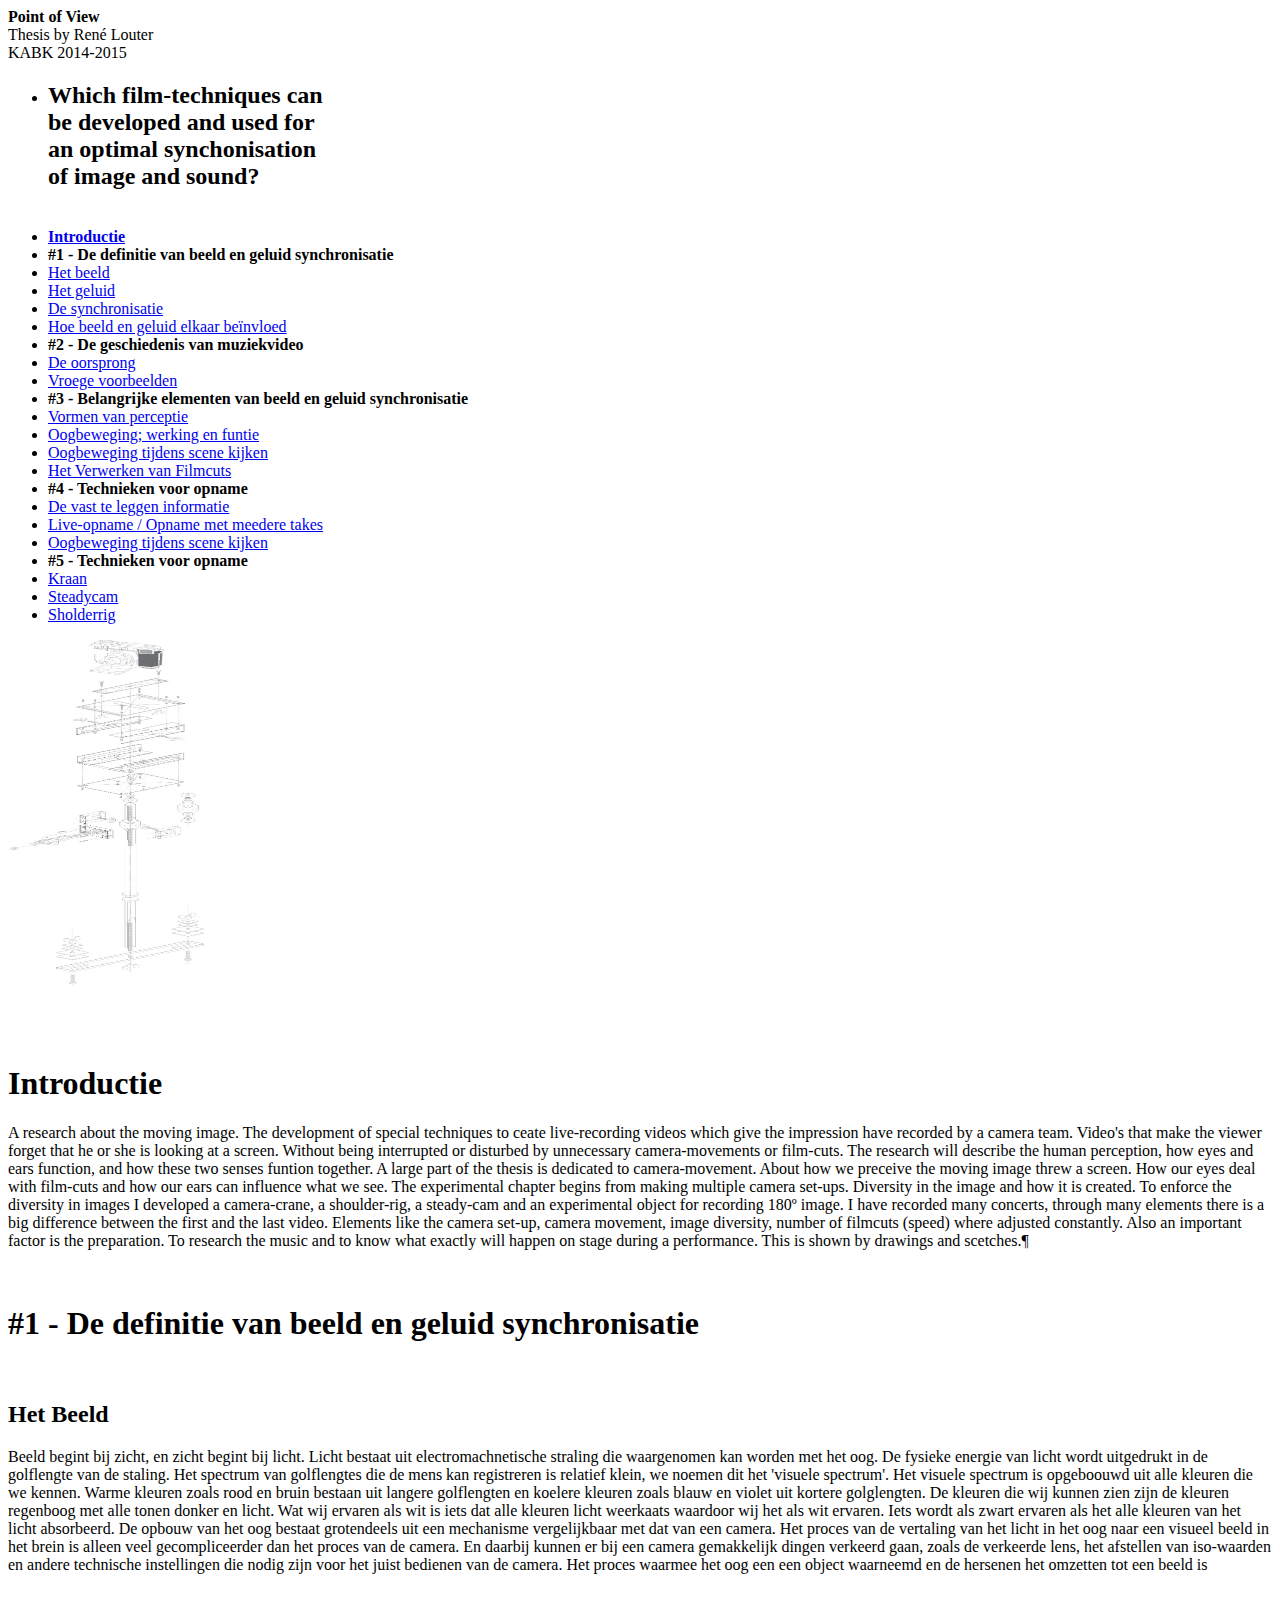
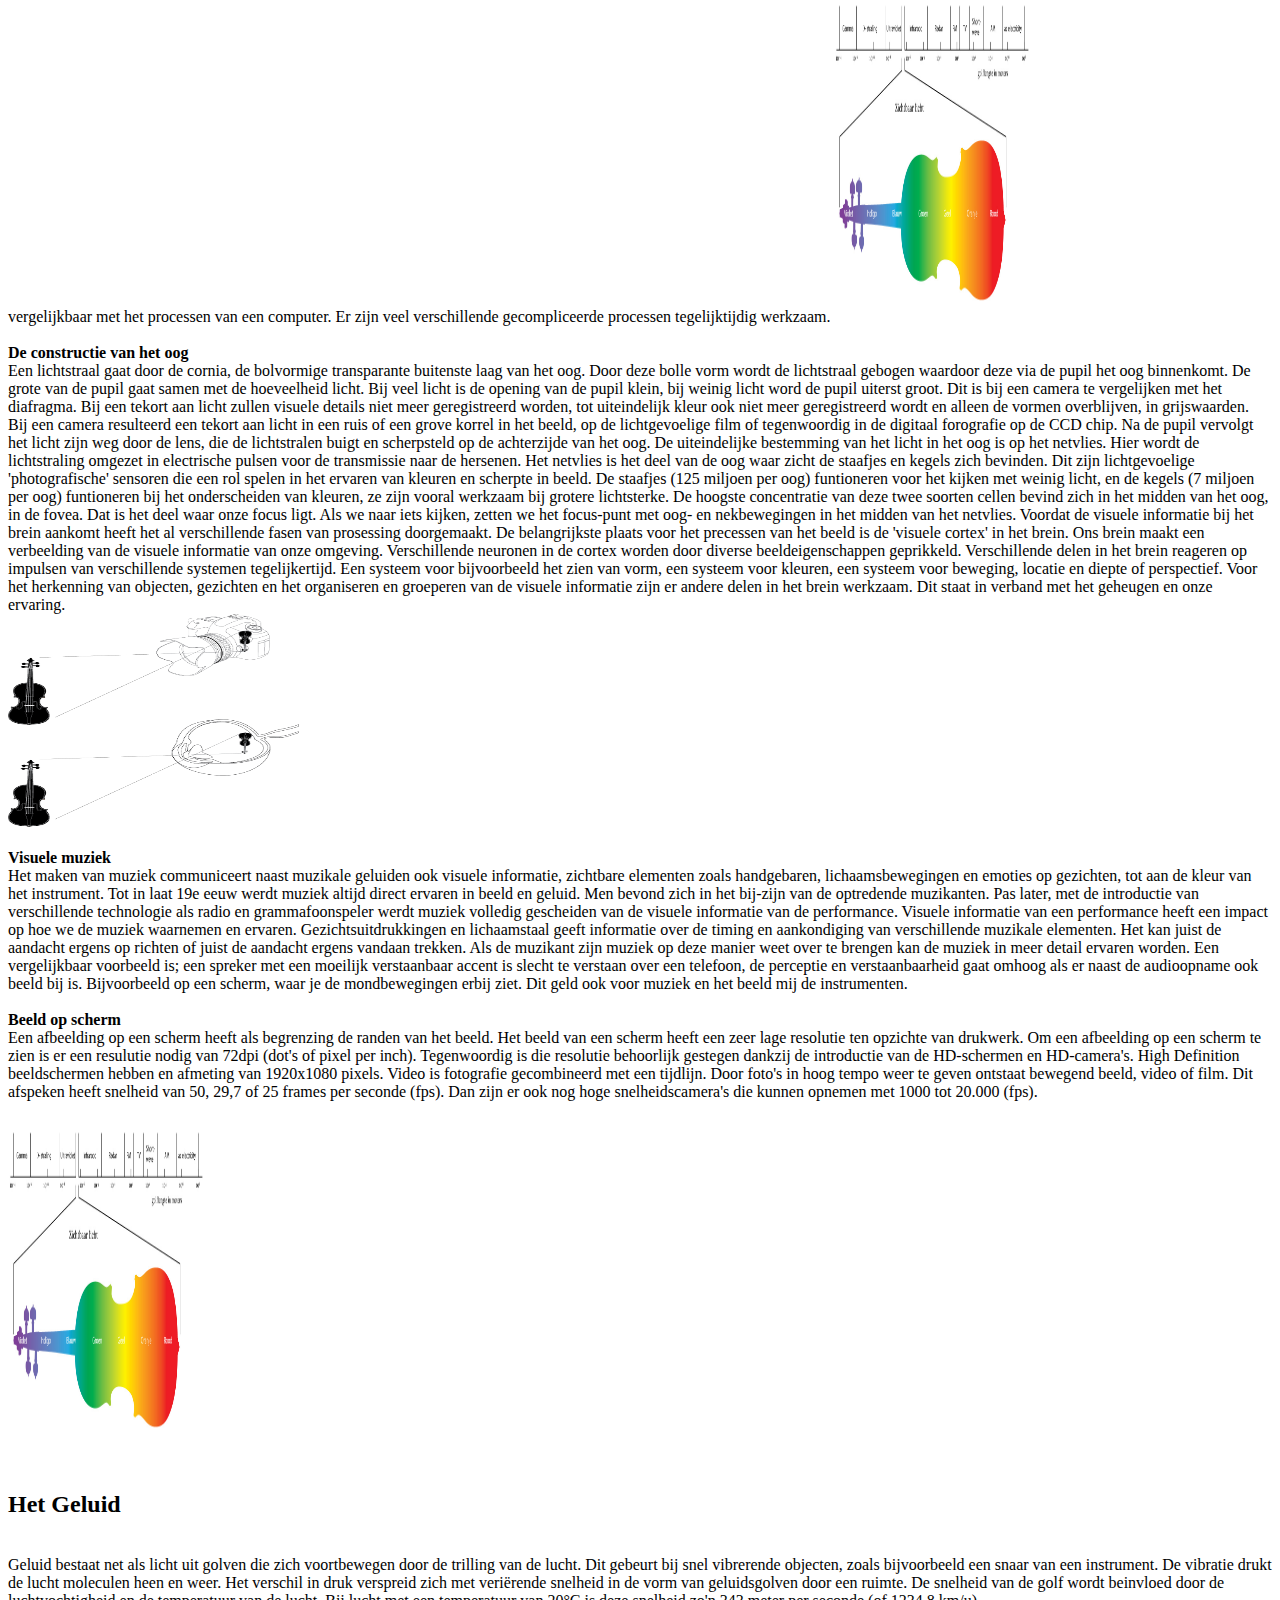
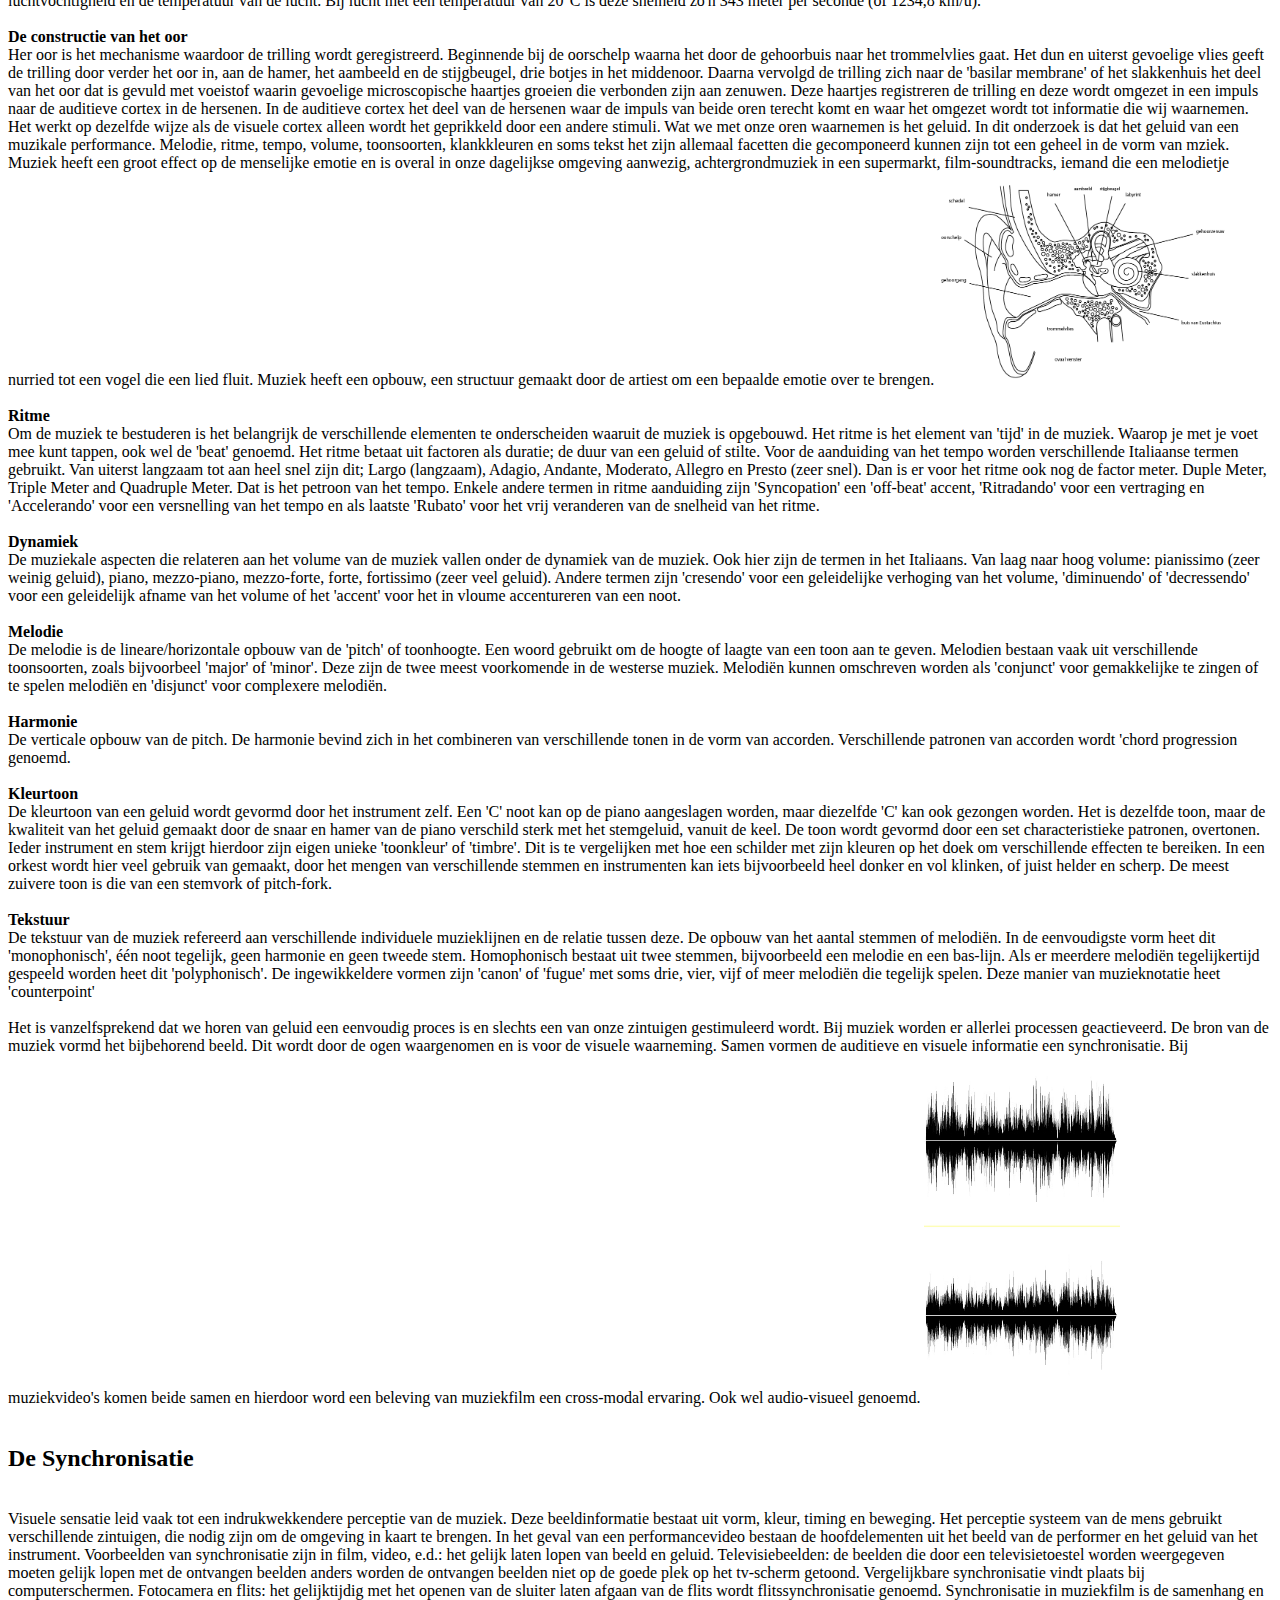
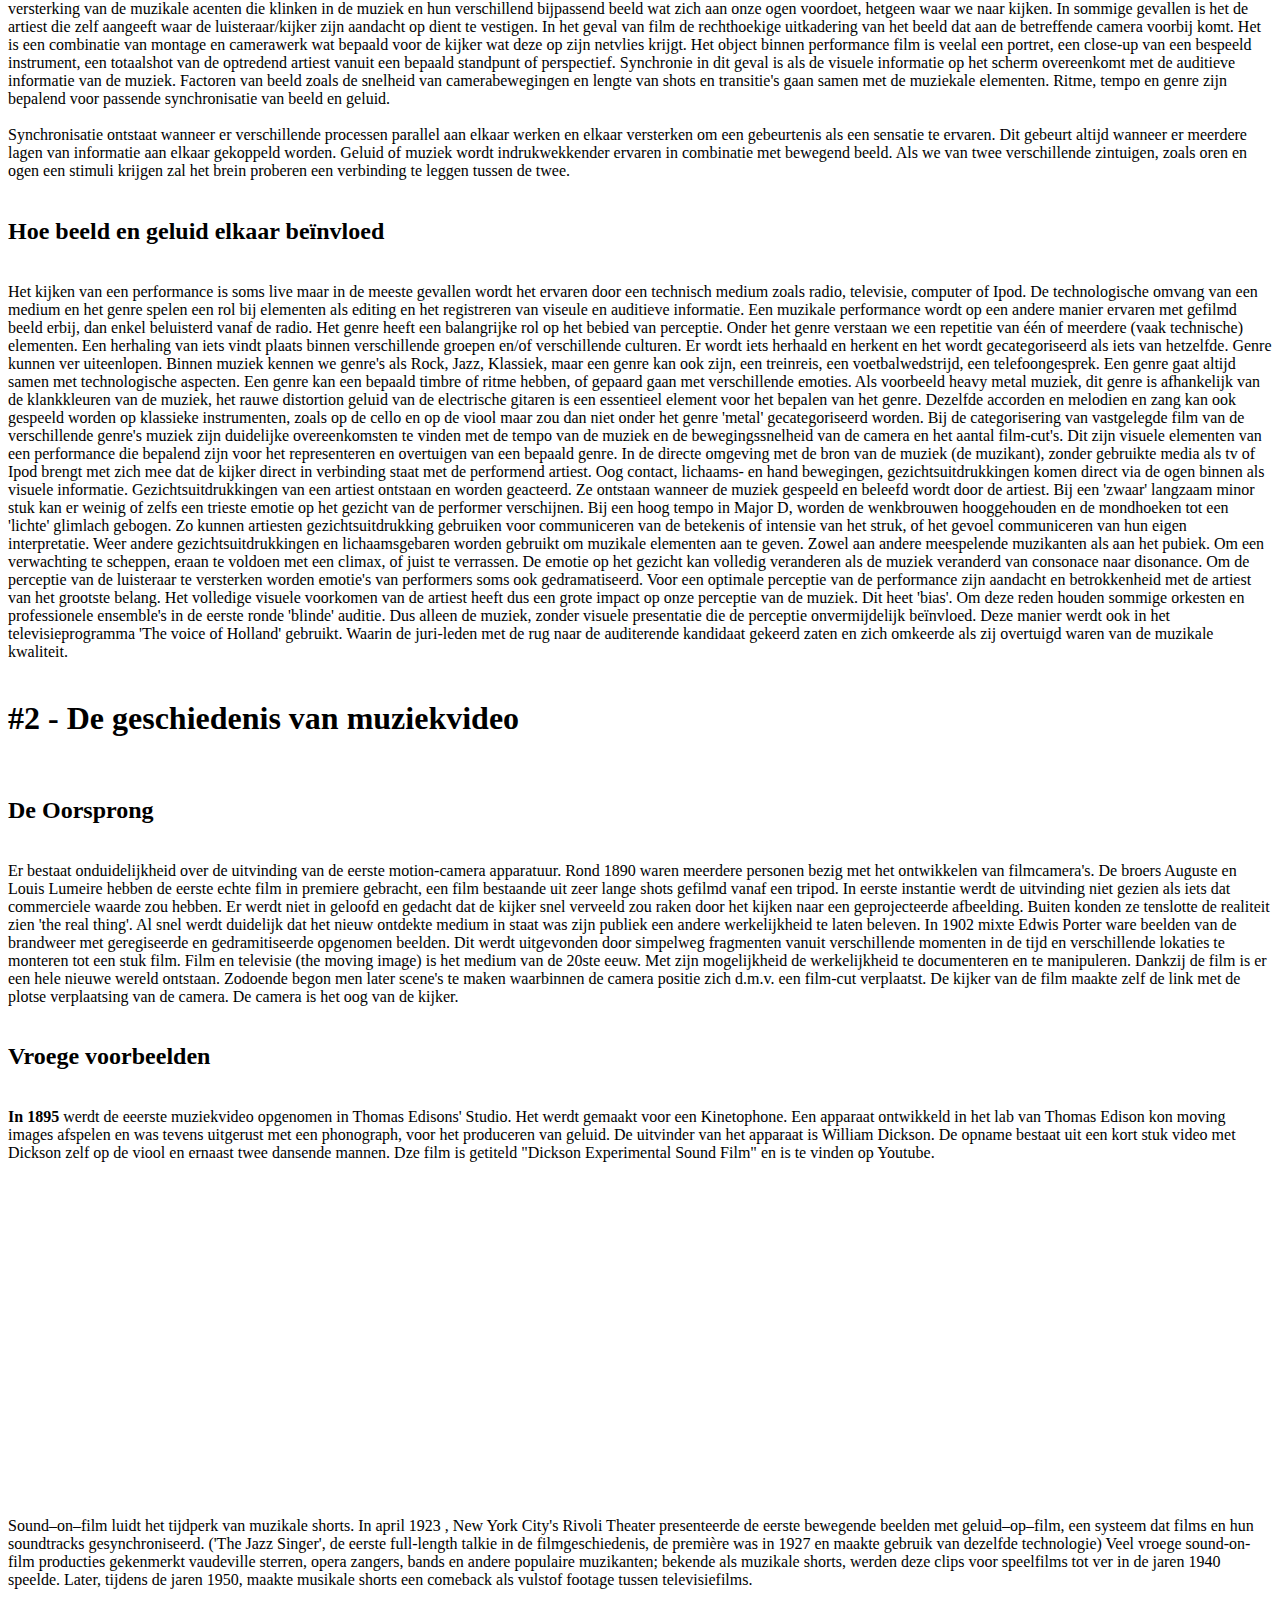
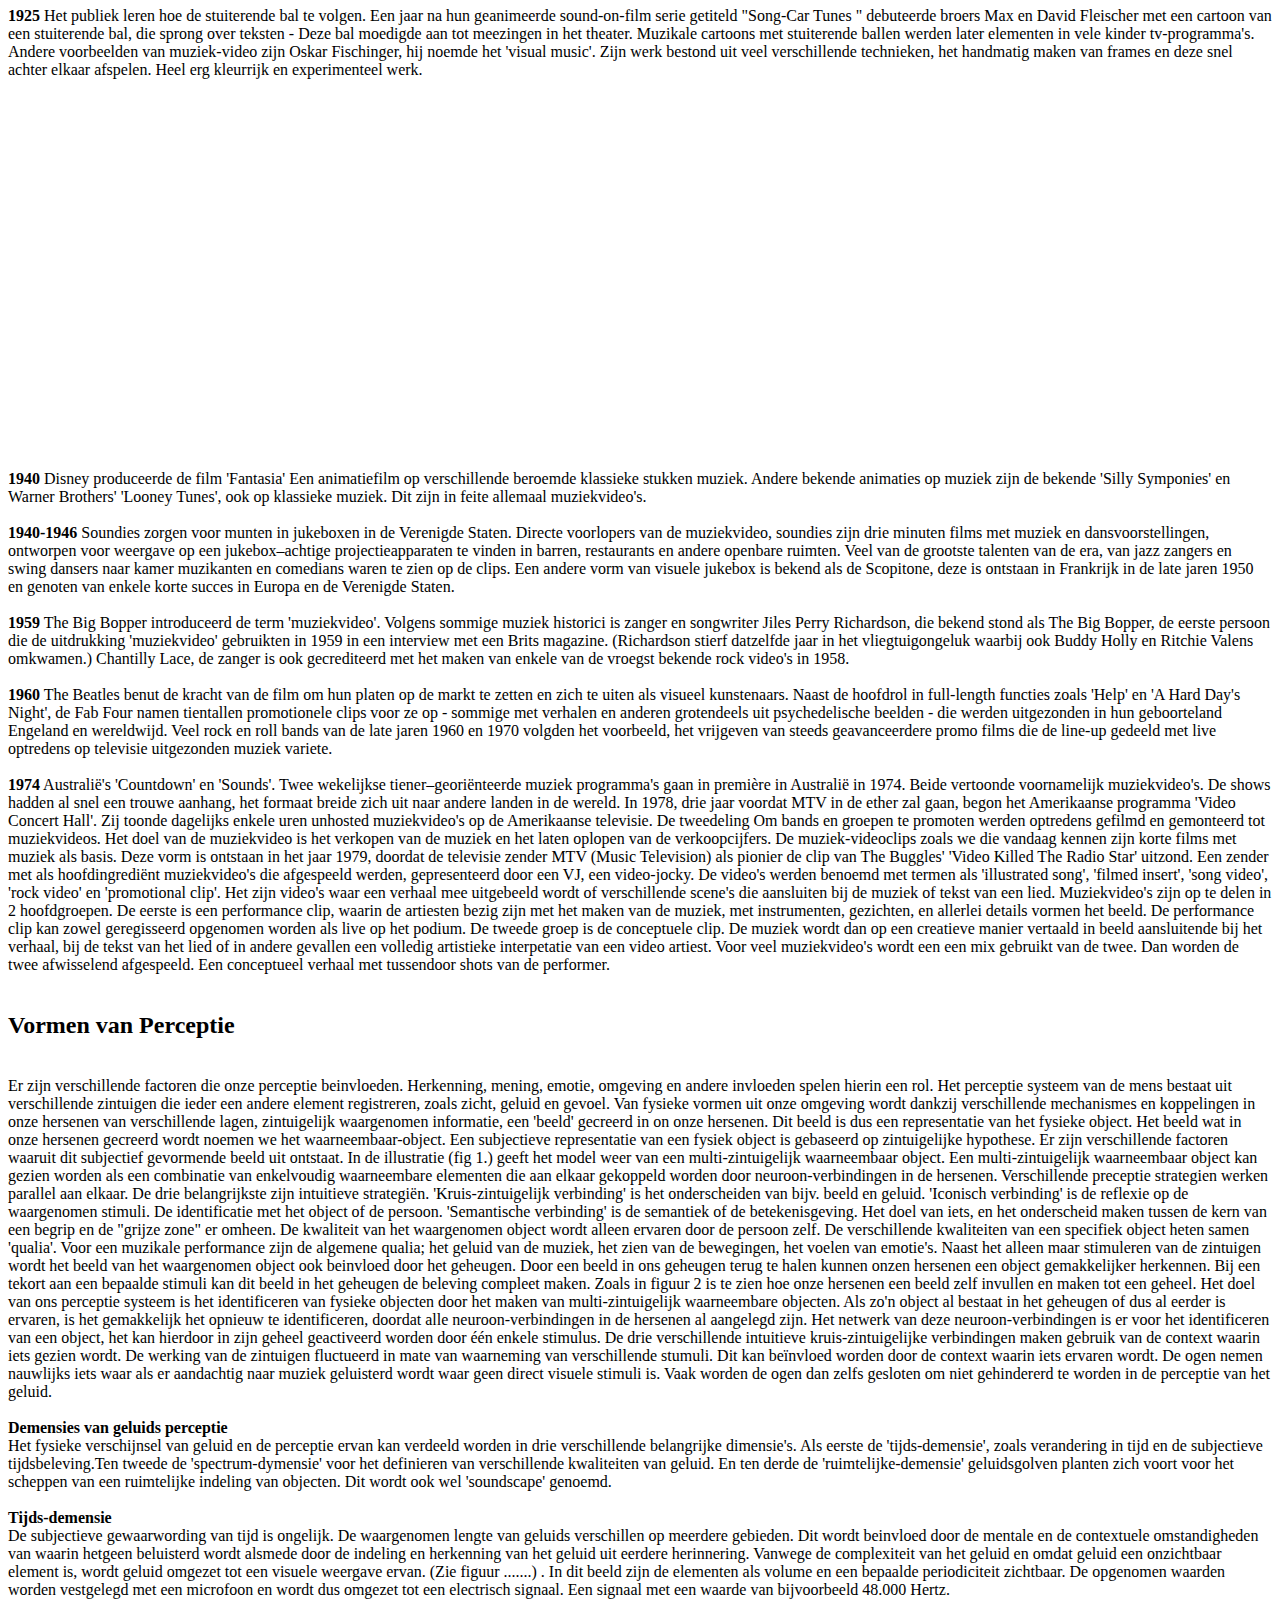
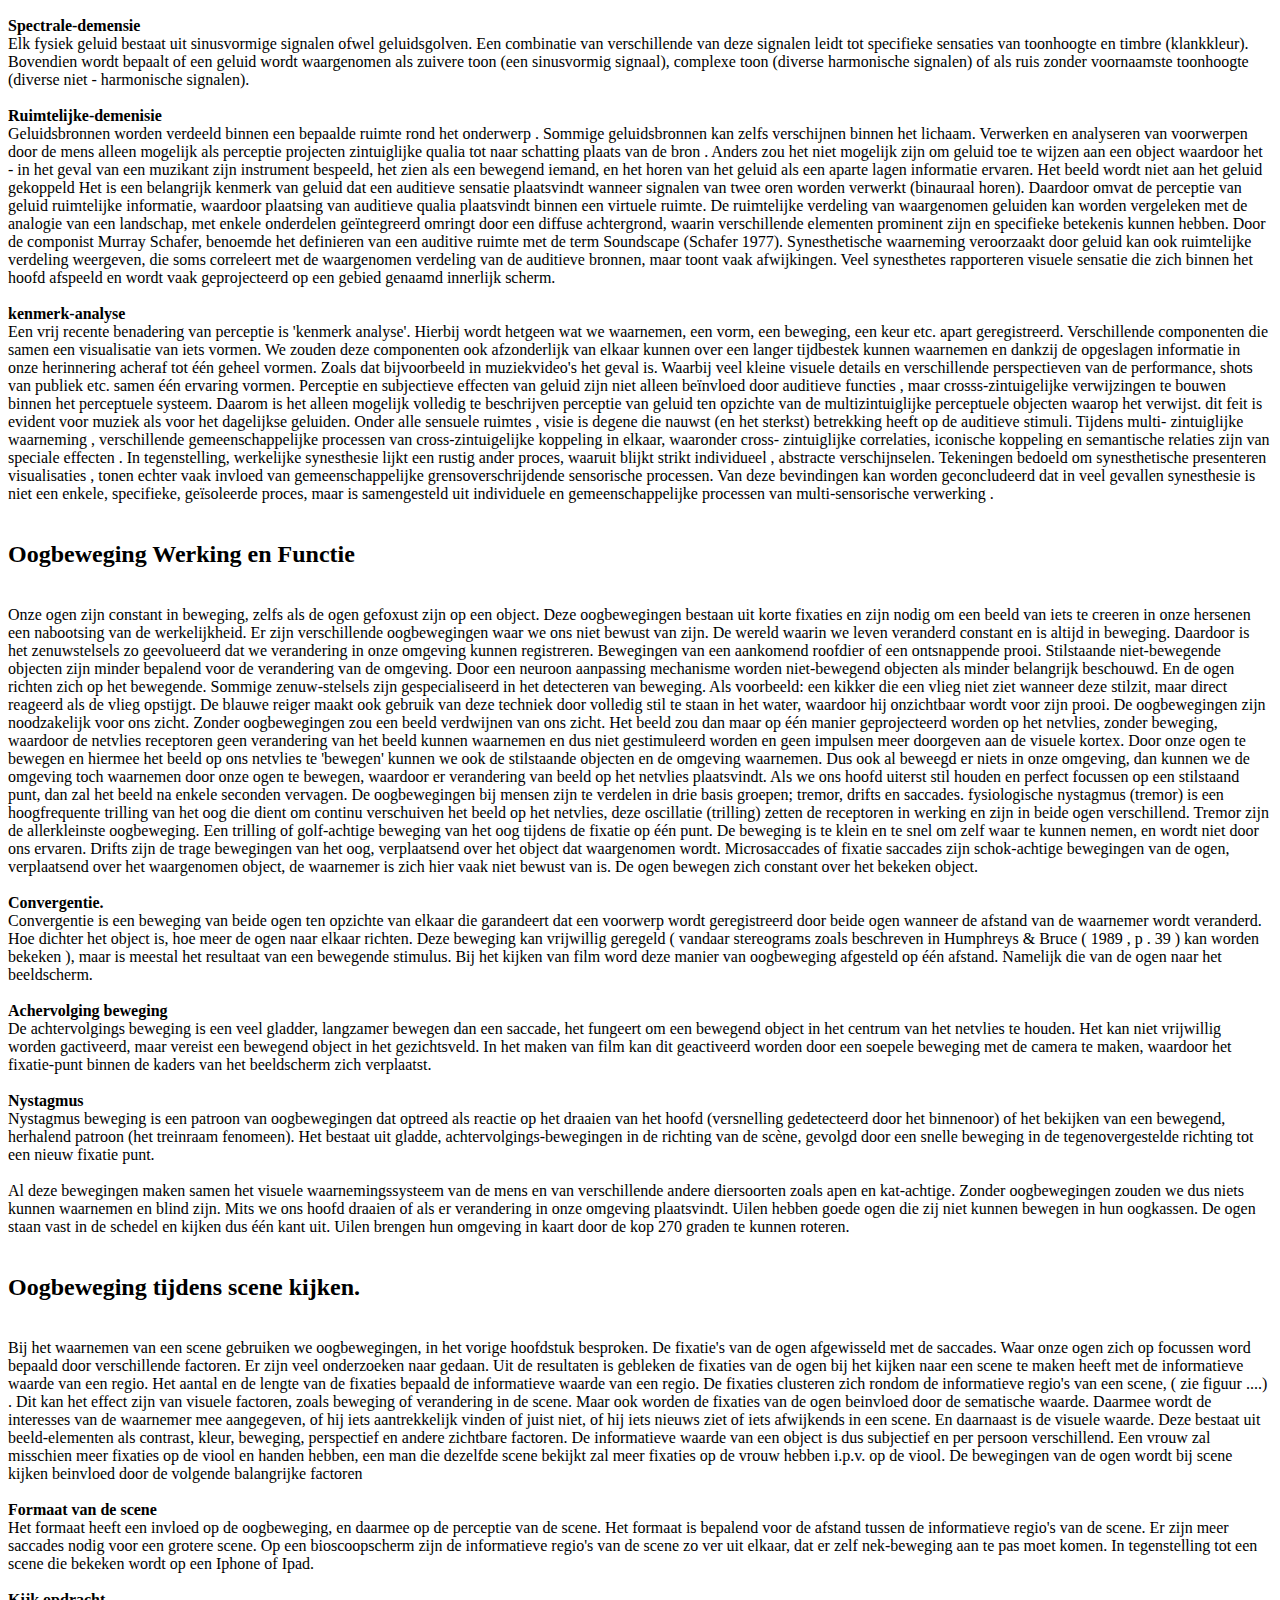
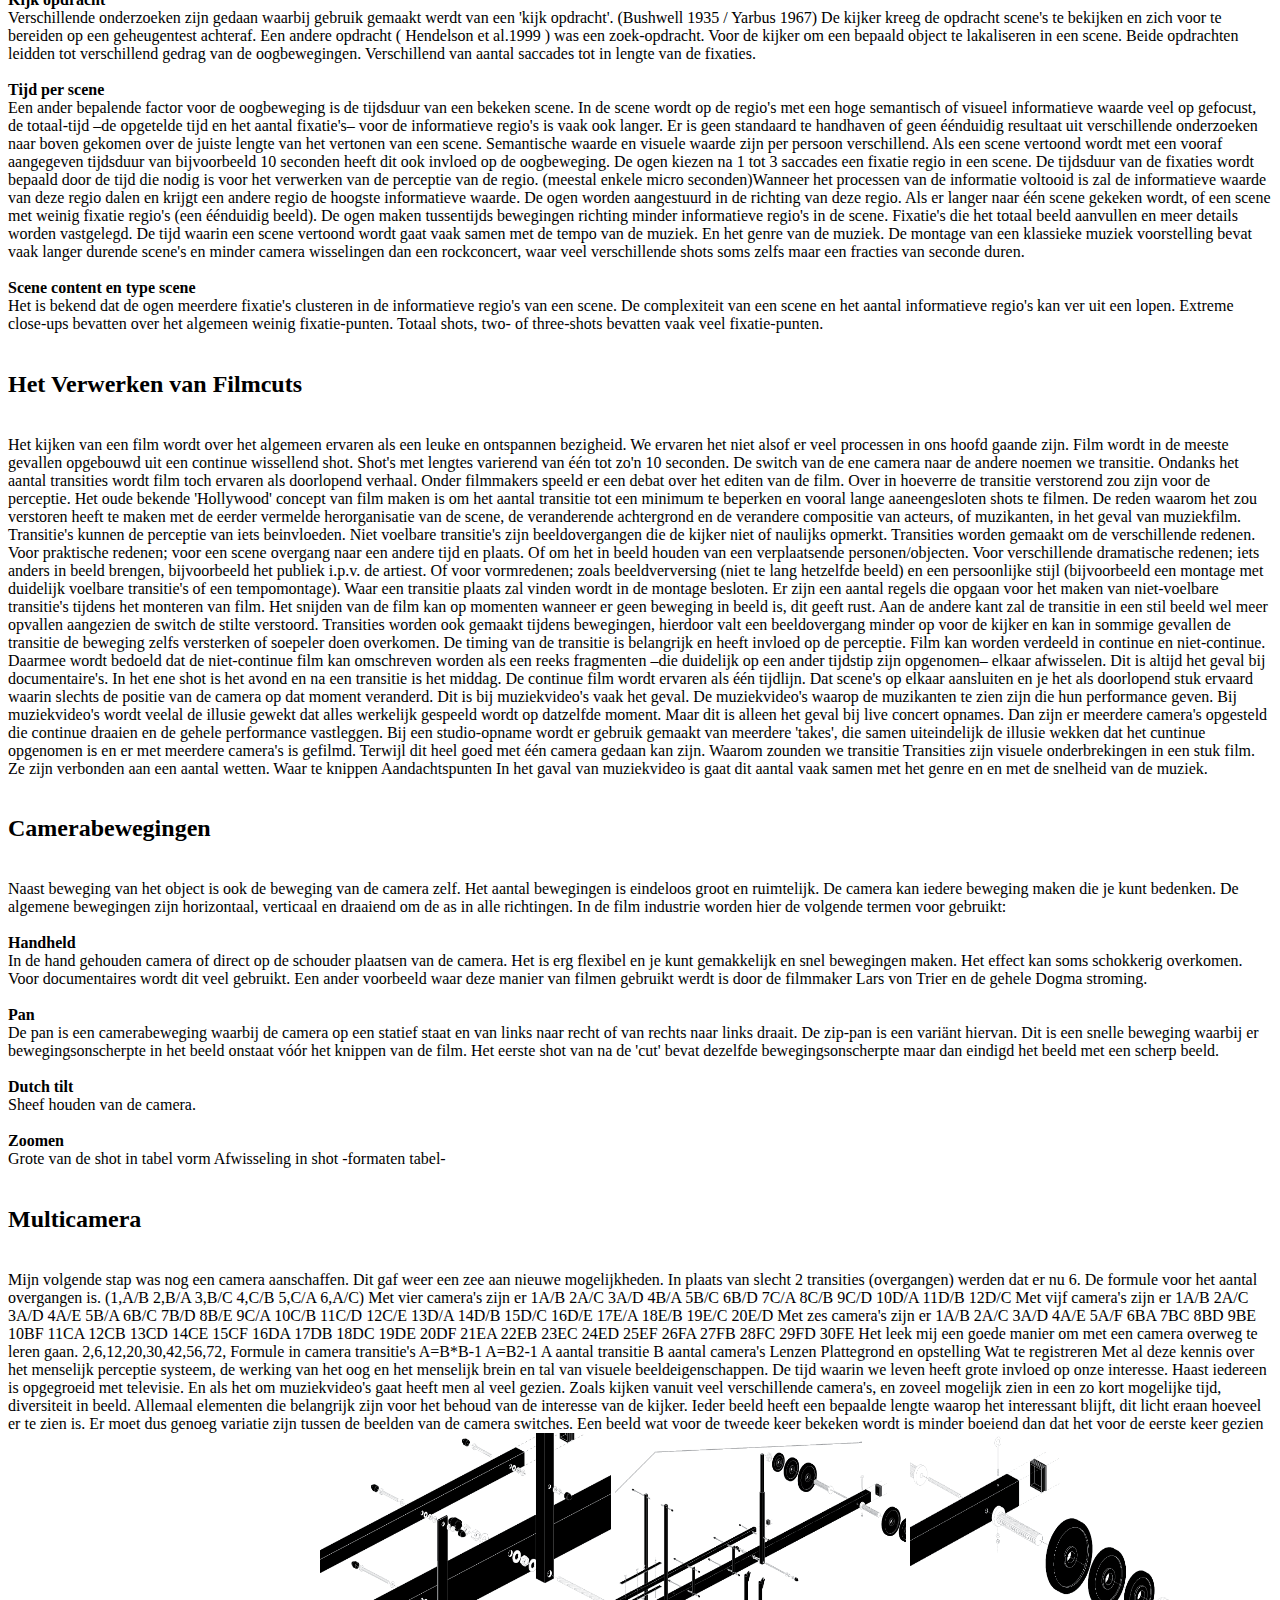
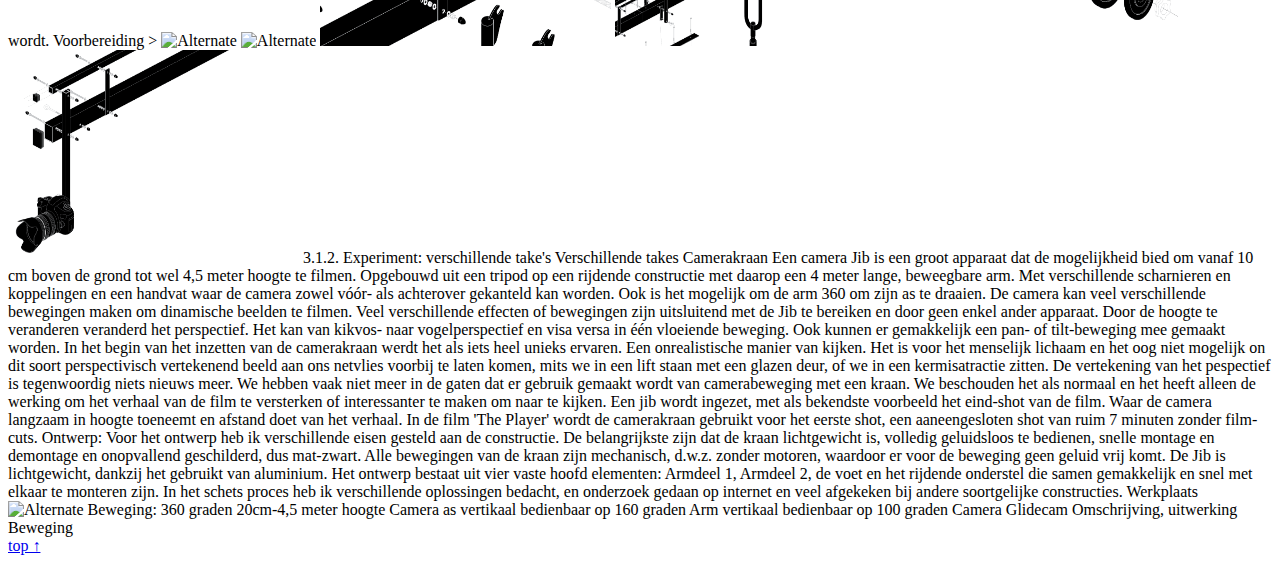
==== index.html @ 4babf571 "Merge branch 'Een-nieuwe-tak'" ====
<!DOCTYPE html>
<html lang="en">
    <head>
        <title>Point of View</title>
        <meta charset="utf-8">
        <meta name="viewport" content="width=device-width, initial-scale=1">
        <link href="http://fonts.googleapis.com/css?family=Cousine:400,700,700italic,400italic" rel="stylesheet" type="text/css">
        
        <style>
            body { 
                font-family: 'Helvetica Neue', serif; 
            }
        </style> 
        <link rel="stylesheet" type="text/css" href="css/style.css"/>
    </head>
    <body>
        <header>
            <span name="top"><B>Point of View</B><br>Thesis by René Louter <br>KABK 2014-2015</span>
        </header>

        

            <nav>
            <ul>
            <li><h2>Which film-techniques can<br> be developed and used for<br> an optimal synchonisation<br> of image and sound?</h2></li><br>
                <li><b><a href="#introductie">Introductie</a></b></li>
                <li><b>#1 - De definitie van beeld en geluid synchronisatie</b></li>
                <li><a href="#hoofdstuk1a">Het beeld</a></li>
                <li><a href="#hoofdstuk1b">Het geluid</a></li>
                <li><a href="#hoofdstuk1c">De synchronisatie</a></li>
                <li><a href="#hoofdstuk1d">Hoe beeld en geluid elkaar beïnvloed</a></li>
                <li><b>#2 - De geschiedenis van muziekvideo</b></li>
                <li><a href="#hoofdstuk2a">De oorsprong</a></li>
                <li><a href="#hoofdstuk2b">Vroege voorbeelden
                </a></li>
                <li><b>#3 - Belangrijke elementen van beeld en geluid synchronisatie</b></li>
                <li><a href="#hoofdstuk3a">Vormen van perceptie</a></li>
                <li><a href="#hoofdstuk3b">Oogbeweging; werking en funtie</a></li>
                <li><a href="#hoofdstuk3c">Oogbeweging tijdens scene kijken</a></li>
                <li><a href="#hoofdstuk3d">Het Verwerken van Filmcuts</a></li>                
                <li><b>#4 - Technieken voor opname</b></li>
                <li><a href="#hoofdstuk4a">De vast te leggen informatie</a></li>
                <li><a href="#hoofdstuk4b">Live-opname / Opname met meedere takes</a></li>
                <li><a href="#hoofdstuk4c">Oogbeweging tijdens scene kijken</a></li>
                <li><b>#5 - Technieken voor opname</b></li>
                <li><a href="#hoofdstuk5a">Kraan</a></li>
                <li><a href="#hoofdstuk5b">Steadycam</a></li>
                <li><a href="#hoofdstuk5c">Sholderrig</a></li>

            </ul>
     
            </nav>

  
            <article>

                <p>
        <img src="image/H5-Steadycam-blue.jpg" width="196" height="348" alt="Alternate">

		<section id="introductie">

        <br>
        <br> 
                <h1><b>Introductie</b></h1>
              A research about the moving image. The development of special techniques to ceate live-recording
videos which give the impression have recorded by a camera team. Video's that make the viewer
forget that he or she is looking at a screen. Without being interrupted or disturbed by unnecessary
camera-movements or film-cuts. The research will describe the human perception, how eyes and ears
function, and how these two senses funtion together.
A large part of the thesis is dedicated to camera-movement. About how we preceive the moving image
threw a screen. How our eyes deal with film-cuts and how our ears can influence what we see.
The experimental chapter begins from making multiple camera set-ups. Diversity in the image and
how it is created. To enforce the diversity in images I developed a camera-crane, a shoulder-rig, a
steady-cam and an experimental object for recording 180º image.
I have recorded many concerts, through many elements there is a big difference between the first and
the last video. Elements like the camera set-up, camera movement, image diversity, number of filmcuts
(speed) where adjusted constantly.
Also an important factor is the preparation. To research the music and to know what exactly will happen
on stage during a performance. This is shown by drawings and scetches.¶
</section>
</p>

		<section id="hoofdstuk1a"> 
<br>
<h1>#1 - De definitie van beeld en geluid synchronisatie</h1><br>
<h2>Het Beeld<br> </h2>
Beeld begint bij zicht, en zicht begint bij licht. Licht bestaat uit electromachnetische straling die waargenomen kan worden met het oog. De fysieke energie van licht wordt uitgedrukt in de golflengte van de staling. Het spectrum van golflengtes die de mens kan registreren is relatief klein, we noemen dit het 'visuele spectrum'. Het visuele spectrum is opgeboouwd uit alle kleuren die we kennen. Warme kleuren zoals rood en bruin bestaan uit langere golflengten en koelere kleuren zoals blauw en violet uit kortere golglengten. De kleuren die wij kunnen zien zijn de kleuren regenboog met alle tonen donker en licht. Wat wij ervaren als wit is iets dat alle kleuren licht weerkaats waardoor wij het als wit ervaren. Iets wordt als zwart ervaren als het alle kleuren van het licht absorbeerd.
De opbouw van het oog bestaat grotendeels uit een mechanisme vergelijkbaar met dat van een camera. Het proces van de vertaling van het licht in het oog naar een visueel beeld in het brein is alleen veel gecompliceerder dan het proces van de camera. En daarbij kunnen er bij een camera gemakkelijk dingen verkeerd gaan, zoals de verkeerde lens, het afstellen van iso-waarden en andere technische instellingen die nodig zijn voor het juist bedienen van de camera. Het proces waarmee het oog een een object waarneemd en de hersenen het omzetten tot een beeld is vergelijkbaar met het processen van een computer. Er zijn veel verschillende gecompliceerde processen tegelijktijdig werkzaam.


        <img src="image/H1-spectrum.jpg" width="196" height="348" alt="Alternate">


   <br><br><b>De constructie van het oog</b><br>
Een lichtstraal gaat door de cornia, de bolvormige transparante buitenste laag van het oog. Door deze bolle vorm wordt de lichtstraal gebogen waardoor deze via de pupil het oog binnenkomt. De grote van de pupil gaat samen met de hoeveelheid licht. Bij veel licht is de opening van de pupil klein, bij weinig licht word de pupil uiterst groot. Dit is bij een camera te vergelijken met het diafragma. Bij een tekort aan licht zullen visuele details niet meer geregistreerd worden, tot uiteindelijk kleur ook niet meer geregistreerd wordt en alleen de vormen overblijven, in grijswaarden. Bij een camera resulteerd een tekort aan licht in een ruis of een grove korrel in het beeld, op de lichtgevoelige film of tegenwoordig in de digitaal forografie op de CCD chip.
Na de pupil vervolgt het licht zijn weg door de lens, die de lichtstralen buigt en scherpsteld op de achterzijde van het oog. 
De uiteindelijke bestemming van het licht in het oog is op het netvlies. Hier wordt de lichtstraling omgezet in electrische pulsen voor de transmissie naar de hersenen. 
Het netvlies is het deel van de oog waar zicht de staafjes en kegels zich bevinden. Dit zijn lichtgevoelige 'photografische' sensoren die een rol spelen in het ervaren van kleuren en scherpte in beeld. De staafjes (125 miljoen per oog) funtioneren voor het kijken met weinig licht, en de kegels (7 miljoen per oog) funtioneren bij het  onderscheiden van kleuren, ze zijn vooral werkzaam bij grotere lichtsterke. De hoogste concentratie van deze twee soorten cellen bevind zich in het midden van het oog, in de fovea. Dat is het deel waar onze focus ligt. Als we naar iets kijken, zetten we het focus-punt met oog- en nekbewegingen in het midden van het netvlies. 
Voordat de visuele informatie bij het brein aankomt heeft het al verschillende fasen van prosessing doorgemaakt. De belangrijkste plaats voor het precessen van het beeld is de 'visuele cortex'  in het brein. Ons brein maakt een verbeelding van de visuele informatie van onze omgeving. Verschillende neuronen in de cortex worden door diverse beeldeigenschappen geprikkeld. Verschillende delen in het brein reageren op impulsen van verschillende systemen tegelijkertijd. Een systeem voor bijvoorbeeld het zien van vorm, een systeem voor kleuren, een systeem voor beweging, locatie en diepte of perspectief. Voor het herkenning van objecten, gezichten en het organiseren en groeperen van de visuele informatie zijn er andere delen in het brein werkzaam. Dit staat in verband met het geheugen en onze ervaring.<br>

        <img src="image/H1-overeenkomst.jpg" width="291" height="213">

   <br><br><b>Visuele muziek</b><br>  
Het maken van muziek communiceert naast muzikale geluiden ook  visuele informatie, zichtbare elementen zoals handgebaren, lichaamsbewegingen en emoties op gezichten, tot aan de kleur van het instrument. Tot in laat 19e eeuw werdt muziek altijd direct ervaren in beeld en geluid. Men bevond zich in het bij-zijn van de optredende muzikanten. Pas later, met de introductie van verschillende technologie als radio en grammafoonspeler werdt muziek volledig gescheiden van de visuele informatie van de performance. Visuele informatie van een performance heeft een impact op hoe we de muziek waarnemen en ervaren. Gezichtsuitdrukkingen en lichaamstaal geeft informatie over de timing en aankondiging van verschillende muzikale elementen. Het kan juist de aandacht ergens op richten of juist de aandacht ergens vandaan trekken. Als de muzikant zijn muziek op deze manier weet over te brengen kan de muziek in meer detail ervaren worden. Een vergelijkbaar voorbeeld is; een spreker met een moeilijk verstaanbaar accent is slecht te verstaan over een telefoon, de perceptie en verstaanbaarheid gaat omhoog als er naast de audioopname ook beeld bij is. Bijvoorbeeld op een scherm, waar je de mondbewegingen erbij ziet. Dit geld ook voor muziek en het beeld mij de instrumenten. 

   <br><br><b>Beeld op scherm</b><br>
Een afbeelding op een scherm heeft als begrenzing de randen van het beeld. Het beeld van een scherm heeft een zeer lage resolutie ten opzichte van drukwerk. Om een afbeelding op een scherm te zien is er een resulutie nodig van 72dpi (dot's of pixel per inch). Tegenwoordig is die resolutie behoorlijk gestegen dankzij de introductie van de HD-schermen en HD-camera's. High Definition beeldschermen hebben en afmeting van 1920x1080 pixels. Video is fotografie gecombineerd met een tijdlijn. Door foto's in hoog tempo weer te geven ontstaat bewegend beeld, video of film. Dit afspeken heeft snelheid van 50, 29,7 of 25 frames per seconde (fps). Dan zijn er ook nog hoge snelheidscamera's die kunnen opnemen met 1000 tot 20.000 (fps).
<br>


        <img src="image/H1-spectrum.jpg" width="196" height="348" alt="Alternate">
       

</section>        
<section id="hoofdstuk1b"> 
<br>
<h2>Het Geluid</h2><br>
Geluid bestaat net als licht uit golven die zich voortbewegen door de trilling van de lucht. Dit gebeurt bij snel vibrerende objecten, zoals bijvoorbeeld een snaar van een instrument. De vibratie drukt de lucht moleculen heen en weer. Het verschil in druk verspreid zich met veriërende snelheid in de vorm van geluidsgolven door een ruimte. De snelheid van de golf wordt beinvloed door de luchtvochtigheid en de temperatuur van de lucht. Bij lucht met een temperatuur van 20°C is deze snelheid zo'n 343 meter per seconde (of 1234,8 km/u).

<br><br><b>De constructie van het oor</b><br>
Her oor is het mechanisme waardoor de trilling wordt geregistreerd. Beginnende bij de oorschelp waarna het door de gehoorbuis naar het trommelvlies gaat. Het dun en uiterst gevoelige vlies geeft de trilling door verder het oor in, aan de hamer, het aambeeld en de stijgbeugel, drie botjes in het middenoor. Daarna vervolgd de trilling zich naar de 'basilar membrane' of het slakkenhuis het deel van het oor dat is gevuld met voeistof waarin gevoelige microscopische haartjes groeien die verbonden zijn aan zenuwen. Deze haartjes registreren de trilling en deze wordt omgezet in een impuls naar de auditieve cortex in de hersenen. In de auditieve cortex het deel van de hersenen waar de impuls van beide oren terecht komt en waar het omgezet wordt tot informatie die wij waarnemen. Het werkt op dezelfde wijze als de visuele cortex alleen wordt het geprikkeld door een andere stimuli.

Wat we met onze oren waarnemen is het geluid. In dit onderzoek is dat het geluid van een muzikale performance. Melodie, ritme, tempo, volume, toonsoorten, klankkleuren en soms tekst het zijn allemaal facetten die gecomponeerd kunnen zijn tot een geheel in de vorm van mziek. 
Muziek heeft een groot effect op de menselijke emotie en is overal in onze dagelijkse omgeving aanwezig, achtergrondmuziek in een supermarkt, film-soundtracks, iemand die een melodietje nurried tot een vogel die een lied fluit. Muziek heeft een opbouw, een structuur gemaakt door de artiest om een bepaalde emotie over te brengen. 



        <img src="image/H1-oor.jpg" width="291" height="213">




<br><br><b>Ritme</b><br>
Om de muziek te bestuderen is het belangrijk de verschillende elementen te onderscheiden waaruit de muziek is opgebouwd. Het ritme is het element van 'tijd' in de muziek. Waarop je met je voet mee kunt tappen, ook wel de 'beat' genoemd. Het ritme betaat uit factoren als duratie; de duur van een geluid of stilte. Voor de aanduiding van het tempo worden verschillende Italiaanse termen gebruikt. Van uiterst langzaam tot aan heel snel zijn dit; Largo (langzaam), Adagio, Andante, Moderato, Allegro en Presto (zeer snel). Dan is er voor het ritme ook nog de factor meter. Duple Meter, Triple Meter and Quadruple Meter. Dat is het petroon van het tempo. Enkele andere termen in ritme aanduiding zijn 'Syncopation' een 'off-beat' accent, 'Ritradando' voor een vertraging en 'Accelerando' voor een versnelling van het tempo en als laatste 'Rubato' voor het vrij veranderen van de snelheid van het ritme.
 
<br><br><b>Dynamiek</b><br>
De muziekale aspecten die relateren aan het volume van de muziek vallen onder de dynamiek van de muziek. Ook hier zijn de termen in het Italiaans. Van laag naar hoog volume: pianissimo (zeer weinig geluid), piano, mezzo-piano, mezzo-forte, forte, fortissimo (zeer veel geluid). Andere termen zijn 'cresendo' voor een geleidelijke verhoging van het volume, 'diminuendo' of 'decressendo' voor een geleidelijk afname van het volume of het 'accent' voor het in vloume accentureren van een noot.

<br><br><b>Melodie</b><br>
De melodie is de lineare/horizontale opbouw van de 'pitch' of toonhoogte. Een woord gebruikt om de hoogte of laagte van een toon aan te geven. Melodien bestaan vaak uit verschillende toonsoorten, zoals bijvoorbeel 'major' of 'minor'. Deze zijn de twee meest voorkomende in de westerse muziek. Melodiën kunnen omschreven worden als 'conjunct' voor gemakkelijke te zingen of te spelen melodiën en 'disjunct' voor complexere melodiën.

<br><br><b>Harmonie</b><br>
De verticale opbouw van de pitch. De harmonie bevind zich in het combineren van verschillende tonen in de vorm van accorden. Verschillende patronen van accorden wordt 'chord progression genoemd.

<br><br><b>Kleurtoon</b><br>
De kleurtoon van een geluid wordt gevormd door het instrument zelf. Een 'C' noot kan op de piano aangeslagen worden, maar diezelfde 'C' kan ook gezongen worden. Het is dezelfde toon, maar de kwaliteit van het geluid gemaakt door de snaar en hamer van de piano verschild sterk met het stemgeluid, vanuit de keel. De toon wordt gevormd door een set characteristieke patronen, overtonen. Ieder instrument en stem krijgt hierdoor zijn eigen unieke 'toonkleur' of 'timbre'. Dit is te vergelijken met hoe een schilder met zijn kleuren op het doek om verschillende effecten te bereiken. In een orkest wordt hier veel gebruik van gemaakt, door het mengen van verschillende stemmen en instrumenten kan iets bijvoorbeeld heel donker en vol klinken, of juist helder en scherp. De meest zuivere toon is die van een stemvork of pitch-fork.

<br><br><b>Tekstuur</b><br>
De tekstuur van de muziek refereerd aan verschillende individuele muzieklijnen en de relatie tussen deze. De opbouw van het aantal stemmen of melodiën. In de eenvoudigste vorm heet dit 'monophonisch', één noot tegelijk, geen harmonie en geen tweede stem. Homophonisch bestaat uit twee stemmen, bijvoorbeeld een melodie en een bas-lijn. Als er meerdere melodiën tegelijkertijd gespeeld worden heet dit 'polyphonisch'. De ingewikkeldere vormen zijn 'canon' of 'fugue' met soms drie, vier, vijf of meer melodiën die tegelijk spelen. Deze manier van muzieknotatie heet 'counterpoint'

<br><br>Het is vanzelfsprekend dat we horen van geluid een eenvoudig proces is en slechts een van onze zintuigen gestimuleerd wordt.  Bij muziek worden er allerlei processen geactieveerd. De bron van de muziek vormd het bijbehorend beeld. Dit wordt door de ogen waargenomen en is voor de visuele waarneming. Samen vormen de auditieve en visuele informatie een synchronisatie. Bij muziekvideo's komen beide samen en hierdoor word een beleving van muziekfilm een cross-modal ervaring. Ook wel audio-visueel genoemd.



        <img src="image/H3-Audio-daniel.jpg" width="196" height="348" alt="Alternate">





</section>        
<section id="hoofdstuk1c"> 
<br>

	<h2>De Synchronisatie</h2><br>
Visuele sensatie leid vaak tot een indrukwekkendere perceptie van de muziek. Deze beeldinformatie bestaat uit vorm, kleur, timing en beweging. Het perceptie systeem van de mens gebruikt verschillende zintuigen, die nodig zijn om de omgeving in kaart te brengen. In het geval van een performancevideo bestaan de hoofdelementen uit het beeld van de performer en het geluid van het instrument.
Voorbeelden van synchronisatie zijn in film, video, e.d.: het gelijk laten lopen van beeld en geluid.
Televisiebeelden: de beelden die door een televisietoestel worden weergegeven moeten gelijk lopen met de ontvangen beelden anders worden de ontvangen beelden niet op de goede plek op het tv-scherm getoond. Vergelijkbare synchronisatie vindt plaats bij computerschermen.
Fotocamera en flits: het gelijktijdig met het openen van de sluiter laten afgaan van de flits wordt flitssynchronisatie genoemd.
Synchronisatie in muziekfilm is de samenhang en versterking van de muzikale acenten die klinken in de muziek en hun verschillend bijpassend beeld wat zich aan onze ogen voordoet, hetgeen waar we naar kijken. In sommige gevallen is het de artiest die zelf aangeeft waar de luisteraar/kijker zijn aandacht op dient te vestigen.  In het geval van film de rechthoekige uitkadering van het beeld dat aan de betreffende camera voorbij komt. Het is een combinatie van montage en camerawerk wat bepaald voor de kijker wat deze op zijn netvlies krijgt. Het object binnen performance film is veelal een portret, een close-up van een bespeeld instrument, een totaalshot van de optredend artiest vanuit een bepaald standpunt of perspectief.  
Synchronie in dit geval is als de visuele informatie op het scherm overeenkomt met de auditieve informatie van de muziek. Factoren van beeld zoals de snelheid van camerabewegingen en lengte van shots en transitie's gaan samen met de muziekale elementen. Ritme, tempo en genre zijn bepalend voor passende synchronisatie van beeld en geluid.
<br><br>
Synchronisatie ontstaat wanneer er verschillende processen parallel aan elkaar werken en elkaar versterken om een gebeurtenis als een sensatie te ervaren. Dit gebeurt altijd wanneer er meerdere lagen van informatie aan elkaar gekoppeld worden. Geluid of muziek wordt indrukwekkender ervaren in combinatie met bewegend beeld. Als we van twee verschillende zintuigen, zoals oren en ogen een stimuli krijgen zal het brein proberen een verbinding te leggen tussen de twee.

</section>        
<section id="hoofdstuk1d">
<br>

<h2>Hoe beeld en geluid elkaar beïnvloed </h2><br>

Het kijken van een performance is soms live maar in de meeste gevallen wordt het ervaren door een technisch medium zoals radio, televisie, computer of Ipod. De technologische omvang van een medium en het genre spelen een rol bij elementen als editing en het registreren van viseule en auditieve informatie. Een muzikale performance wordt op een andere manier ervaren met gefilmd beeld erbij, dan enkel beluisterd vanaf de radio. 

Het genre heeft een balangrijke rol op het bebied van perceptie. Onder het genre verstaan we een repetitie van één of meerdere (vaak technische) elementen. Een herhaling van iets vindt plaats binnen verschillende groepen en/of verschillende culturen. Er wordt iets herhaald en herkent en het wordt gecategoriseerd als iets van hetzelfde. Genre kunnen ver uiteenlopen. Binnen muziek kennen we genre's als Rock, Jazz, Klassiek, maar een genre kan ook zijn, een treinreis, een voetbalwedstrijd, een telefoongesprek. Een genre gaat altijd samen met technologische aspecten. Een genre kan een bepaald timbre of ritme hebben, of gepaard gaan met verschillende emoties. Als voorbeeld heavy metal muziek, dit genre is afhankelijk van de klankkleuren van de muziek, het rauwe distortion geluid van de electrische gitaren is een essentieel element voor het bepalen van het genre. Dezelfde accorden en melodien en zang kan ook gespeeld worden op klassieke instrumenten, zoals op de cello en op de viool maar zou dan niet onder het genre 'metal' gecategoriseerd worden. Bij de categorisering van vastgelegde film van de verschillende genre's muziek zijn duidelijke overeenkomsten te vinden met de tempo van de muziek en de bewegingssnelheid van de camera en het aantal film-cut's. Dit zijn visuele elementen van een performance die bepalend zijn voor het representeren en overtuigen van een bepaald genre.

In de directe omgeving met de bron van de muziek (de muzikant), zonder gebruikte media als tv of Ipod brengt met zich mee dat de kijker direct in verbinding staat met de performend artiest. Oog contact, lichaams- en hand bewegingen, gezichtsuitdrukkingen komen direct via de ogen binnen als visuele informatie. Gezichtsuitdrukkingen van een artiest ontstaan en worden geacteerd. Ze ontstaan wanneer de muziek gespeeld en beleefd wordt door de artiest. Bij een 'zwaar' langzaam minor stuk kan er weinig of zelfs een trieste emotie op het gezicht van de performer verschijnen. Bij een hoog tempo in Major D, worden de wenkbrouwen hooggehouden en de mondhoeken tot een 'lichte' glimlach gebogen. Zo kunnen artiesten gezichtsuitdrukking gebruiken voor communiceren van de betekenis of intensie van het struk, of het gevoel communiceren van hun eigen interpretatie. Weer andere gezichtsuitdrukkingen en lichaamsgebaren worden gebruikt om muzikale elementen aan te geven. Zowel aan andere meespelende muzikanten als aan het pubiek. Om een verwachting te scheppen, eraan te voldoen met een climax, of juist te verrassen. De emotie op het gezicht kan volledig veranderen als de muziek veranderd van consonace naar disonance. Om de perceptie van de luisteraar te versterken worden emotie's van performers soms ook gedramatiseerd. Voor een optimale perceptie van de performance zijn aandacht en betrokkenheid met de artiest van het grootste belang. Het volledige visuele voorkomen van de artiest heeft dus een grote impact op onze perceptie van de muziek. Dit heet 'bias'. Om deze reden houden sommige orkesten en professionele ensemble's in de eerste ronde 'blinde' auditie. Dus alleen de muziek, zonder visuele presentatie die de perceptie onvermijdelijk beïnvloed. Deze manier werdt ook in het televisieprogramma 'The voice of Holland' gebruikt. Waarin de juri-leden met de rug naar de auditerende kandidaat gekeerd zaten en zich omkeerde als zij overtuigd waren van de muzikale kwaliteit.

</section>        
<section id="hoofdstuk2a">
<br>

<h1>#2 - De geschiedenis van muziekvideo</h1><br>
<h2>De Oorsprong</h2><br>

Er bestaat onduidelijkheid over de uitvinding van de eerste motion-camera apparatuur. Rond 1890 waren meerdere personen bezig met het ontwikkelen van filmcamera's. De broers Auguste en Louis Lumeire hebben de eerste echte film in premiere gebracht, een film bestaande uit zeer lange shots gefilmd vanaf een tripod. In eerste instantie werdt de uitvinding niet gezien als iets dat commerciele waarde zou hebben. Er werdt niet in geloofd en gedacht dat de kijker snel verveeld zou raken door het kijken naar een geprojecteerde afbeelding. Buiten konden ze tenslotte de realiteit zien 'the real thing'. Al snel werdt duidelijk dat het nieuw ontdekte medium in staat was zijn publiek een andere werkelijkheid te laten beleven. In 1902 mixte Edwis Porter ware beelden van de brandweer met geregiseerde en gedramitiseerde opgenomen beelden. Dit werdt uitgevonden door simpelweg fragmenten vanuit verschillende momenten in de tijd en verschillende lokaties te monteren tot een stuk film. Film en televisie (the moving image) is het medium van de 20ste eeuw. Met zijn mogelijkheid de werkelijkheid te documenteren en te manipuleren. Dankzij de film is er een hele nieuwe wereld ontstaan. Zodoende begon men later scene's te maken waarbinnen de camera positie zich d.m.v. een film-cut verplaatst. De kijker van de film maakte zelf de link met de plotse verplaatsing van de camera. De camera is het oog van de kijker.

</section>        
<section id="hoofdstuk2b">
<br>

<h2>Vroege voorbeelden </h2>
<br><b>In 1895</b> werdt de eeerste muziekvideo opgenomen in Thomas Edisons' Studio. Het werdt gemaakt voor een Kinetophone. Een apparaat ontwikkeld in het lab van Thomas Edison kon moving images afspelen en was tevens uitgerust met een phonograph, voor het produceren van geluid. De uitvinder van het apparaat is William Dickson. De opname bestaat uit een kort stuk video met Dickson zelf op de viool en ernaast twee dansende mannen. Dze film is getiteld "Dickson Experimental Sound Film" en is te vinden op Youtube.<br><br>

<iframe width=“280” height="315" src="http://www.youtube.com/embed/Y6b0wpBTR1s" frameborder="0" allowfullscreen></iframe>
<br><br>

Sound–on–film luidt het tijdperk van muzikale shorts. In april 1923 , New York City's Rivoli Theater presenteerde de eerste bewegende beelden met geluid–op–film, een systeem dat films en hun soundtracks gesynchroniseerd. ('The Jazz Singer', de eerste full-length talkie in de filmgeschiedenis, de première was in 1927 en maakte gebruik van dezelfde technologie) Veel vroege sound-on-film producties gekenmerkt vaudeville sterren, opera zangers, bands en andere populaire muzikanten; bekende als muzikale shorts, werden deze clips voor speelfilms tot ver in de jaren 1940 speelde. Later, tijdens de jaren 1950, maakte musikale shorts een comeback als vulstof footage tussen televisiefilms.

<br><br><b>1925</b>
Het publiek leren hoe de stuiterende bal te volgen. Een jaar na hun geanimeerde sound-on-film serie getiteld "Song-Car Tunes " debuteerde broers Max en David Fleischer met een cartoon van een stuiterende bal, die sprong over teksten - Deze bal moedigde aan tot  meezingen in het theater. Muzikale cartoons met stuiterende ballen werden later elementen in vele kinder tv-programma's. 
Andere voorbeelden van muziek-video zijn Oskar Fischinger, hij noemde het 'visual music'. Zijn werk bestond uit veel verschillende technieken, het handmatig maken van frames en deze snel achter elkaar afspelen. Heel erg kleurrijk en experimenteel werk.

<br> <br>
<iframe width="420" height="315" src="http://www.youtube.com/embed/06DSmvgoyqE" frameborder="0" allowfullscreen></iframe>
<br><br>

<br><br><b>1940</b> 
Disney produceerde de film 'Fantasia' Een animatiefilm op verschillende beroemde klassieke stukken muziek. Andere bekende animaties op muziek zijn de bekende 'Silly Symponies' en Warner Brothers' 'Looney Tunes', ook op klassieke muziek. Dit zijn in feite allemaal muziekvideo's.

<br><br><b>1940-1946</b>
Soundies zorgen voor munten in jukeboxen in de Verenigde Staten. Directe voorlopers van de muziekvideo, soundies zijn drie minuten films met muziek en dansvoorstellingen, ontworpen voor weergave op een jukebox–achtige projectieapparaten te vinden in barren, restaurants en andere openbare ruimten. Veel van de grootste talenten van de era, van jazz zangers en swing dansers naar kamer muzikanten en comedians waren te zien op de clips. Een andere vorm van visuele jukebox is bekend als de Scopitone, deze is ontstaan ​​in Frankrijk in de late jaren 1950 en genoten van enkele korte succes in Europa en de Verenigde Staten.

<br><br><b>1959</b>
The Big Bopper introduceerd de term 'muziekvideo'. Volgens sommige muziek historici is zanger en songwriter Jiles Perry Richardson, die bekend stond als The Big Bopper, de eerste persoon die de uitdrukking 'muziekvideo' gebruikten in 1959 in een interview met een Brits magazine. (Richardson stierf datzelfde jaar in het vliegtuigongeluk waarbij ook Buddy Holly en Ritchie Valens omkwamen.) Chantilly Lace, de zanger is ook gecrediteerd met het maken van enkele van de vroegst bekende rock video's in 1958.

<br><br><b>1960</b>
The Beatles benut de kracht van de film om hun platen op de markt te zetten en zich te uiten als visueel kunstenaars. Naast de hoofdrol in full-length functies zoals 'Help' en 'A Hard Day's Night', de Fab Four namen tientallen promotionele clips voor ze op - sommige met verhalen en anderen grotendeels uit psychedelische beelden - die werden uitgezonden in hun geboorteland Engeland en wereldwijd. Veel rock en roll bands van de late jaren 1960 en 1970 volgden het voorbeeld, het vrijgeven van steeds geavanceerdere promo films die de line-up gedeeld met live optredens op televisie uitgezonden muziek variete.

<br><br><b>1974</b>
Australië's 'Countdown' en 'Sounds'.
Twee wekelijkse tiener–georiënteerde muziek programma's gaan in première in Australië in 1974. Beide vertoonde voornamelijk muziekvideo's. De shows hadden al snel een trouwe aanhang, het formaat breide zich uit naar andere landen in de wereld. In 1978, drie jaar voordat MTV in de ether zal gaan, begon het Amerikaanse programma 'Video Concert Hall'. Zij toonde dagelijks enkele uren unhosted muziekvideo's op de Amerikaanse televisie.

De tweedeling

Om bands en groepen te promoten werden optredens gefilmd en gemonteerd tot muziekvideos. Het doel van de muziekvideo is het verkopen van de muziek en het laten oplopen van de verkoopcijfers. 

De muziek-videoclips zoals we die vandaag kennen zijn korte films met muziek als basis. Deze vorm is ontstaan in het jaar 1979, doordat de televisie zender MTV (Music Television) als pionier de clip van The Buggles' 'Video Killed The Radio Star' uitzond. Een zender met als hoofdingrediënt muziekvideo's die afgespeeld werden, gepresenteerd door een VJ, een video-jocky. De video's werden benoemd met termen als 'illustrated song', 'filmed insert', 'song video', 'rock video' en 'promotional clip'. Het zijn video's waar een verhaal mee uitgebeeld wordt of verschillende scene's die aansluiten bij de muziek of tekst van een lied.

Muziekvideo's zijn op te delen in 2 hoofdgroepen. De eerste is een performance clip, waarin de artiesten bezig zijn met het maken van de muziek, met instrumenten, gezichten, en allerlei details vormen het beeld. De performance clip kan zowel geregisseerd opgenomen worden als live op het podium. De tweede groep is de conceptuele clip. De muziek wordt dan op een creatieve manier vertaald in beeld aansluitende bij het verhaal, bij de tekst van het lied of in andere gevallen een volledig artistieke interpetatie van een video artiest. Voor veel muziekvideo's wordt een een mix gebruikt van de twee. Dan worden de twee afwisselend afgespeeld. Een conceptueel verhaal met tussendoor shots van de performer.


</section>        
<section id="hoofdstuk3a">
<br>
<h2>Vormen van Perceptie</h2><br>

Er zijn verschillende factoren die onze perceptie beinvloeden. Herkenning, mening, emotie, omgeving en andere invloeden spelen hierin een rol. Het perceptie systeem van de mens bestaat uit verschillende zintuigen die ieder een andere element registreren, zoals zicht, geluid en gevoel. Van fysieke vormen uit onze omgeving wordt dankzij verschillende mechanismes en koppelingen in onze hersenen van verschillende lagen, zintuigelijk waargenomen informatie, een 'beeld' gecreerd in on onze hersenen. Dit beeld is dus een representatie van het fysieke object. Het beeld wat in onze hersenen gecreerd wordt noemen we het waarneembaar-object. Een subjectieve representatie van een fysiek object is gebaseerd op zintuigelijke hypothese. Er zijn verschillende factoren waaruit dit subjectief gevormende beeld uit ontstaat.

In de illustratie (fig 1.) geeft het model weer van een multi-zintuigelijk waarneembaar object.
Een multi-zintuigelijk waarneembaar object kan gezien worden als een combinatie van enkelvoudig waarneembare elementen die aan elkaar gekoppeld worden door neuroon-verbindingen in de hersenen. Verschillende preceptie strategien werken parallel aan elkaar. De drie belangrijkste zijn intuitieve strategiën. 'Kruis-zintuigelijk verbinding' is het onderscheiden van bijv. beeld en geluid. 
'Iconisch verbinding' is de reflexie op de waargenomen stimuli. De identificatie met het object of de persoon. 
'Semantische verbinding' is de semantiek of de betekenisgeving. Het doel van iets, en het onderscheid maken tussen de kern van een begrip en de "grijze zone" er omheen.
De kwaliteit van het waargenomen object wordt alleen ervaren door de persoon zelf. De verschillende kwaliteiten van een specifiek object heten samen 'qualia'. Voor een muzikale performance zijn de algemene qualia; het geluid van de muziek, het zien van de bewegingen, het voelen van emotie's.
Naast het alleen maar stimuleren van de zintuigen wordt het beeld van het waargenomen object ook beinvloed door het geheugen. Door een beeld in ons geheugen terug te halen kunnen onzen hersenen een object gemakkelijker herkennen. Bij een tekort aan een bepaalde stimuli kan dit beeld in het geheugen de beleving compleet maken. Zoals in figuur 2 is te zien hoe onze hersenen een beeld zelf invullen en maken tot een geheel.
Het doel van ons perceptie systeem is het identificeren van fysieke objecten door het maken van multi-zintuigelijk waarneembare objecten. Als zo'n object al bestaat in het geheugen of dus al eerder is ervaren, is het gemakkelijk het opnieuw te identificeren, doordat alle neuroon-verbindingen in de hersenen al aangelegd zijn. Het netwerk van deze neuroon-verbindingen is er voor het identificeren van een object, het kan hierdoor in zijn geheel geactiveerd worden door één enkele stimulus.
De drie verschillende intuitieve kruis-zintuigelijke verbindingen maken gebruik van de context waarin iets gezien wordt. 
De werking van de zintuigen fluctueerd in mate van waarneming van verschillende stumuli. Dit kan beïnvloed worden door de context waarin iets ervaren wordt. De ogen nemen nauwlijks iets waar als er aandachtig naar muziek geluisterd wordt waar geen direct visuele stimuli is. Vaak worden de ogen dan zelfs gesloten om niet gehindererd te worden in de perceptie van het geluid.

<br><br><b>Demensies van geluids perceptie</b><br>
Het fysieke verschijnsel van geluid en de perceptie ervan kan verdeeld worden in drie verschillende belangrijke dimensie's. Als eerste de 'tijds-demensie', zoals verandering in tijd en de subjectieve tijdsbeleving.Ten tweede de 'spectrum-dymensie' voor het definieren van verschillende kwaliteiten van geluid. En ten derde de 'ruimtelijke-demensie' geluidsgolven planten zich voort voor het scheppen van een ruimtelijke indeling van objecten. Dit wordt ook wel 'soundscape' genoemd. 

<br><br><b>Tijds-demensie</b><br>
De subjectieve gewaarwording van tijd is ongelijk. De waargenomen lengte van geluids verschillen op meerdere gebieden. Dit wordt beinvloed door de mentale en de contextuele omstandigheden van waarin hetgeen beluisterd wordt alsmede door de indeling en herkenning van het geluid uit eerdere herinnering. Vanwege de complexiteit van het geluid en omdat geluid een onzichtbaar element is, wordt geluid omgezet tot een visuele weergave ervan. (Zie figuur .......) . In dit beeld zijn de elementen als volume en een bepaalde periodiciteit zichtbaar. De opgenomen waarden worden vestgelegd met een microfoon en wordt dus omgezet tot een electrisch signaal. Een signaal met een waarde van bijvoorbeeld 48.000 Hertz.

<br><br><b>Spectrale-demensie</b><br> 
Elk fysiek geluid bestaat uit sinusvormige signalen ofwel geluidsgolven. Een combinatie van verschillende van deze signalen leidt tot specifieke sensaties van toonhoogte en timbre (klankkleur). Bovendien wordt bepaalt of een geluid wordt waargenomen als zuivere toon (een sinusvormig signaal), complexe toon (diverse harmonische signalen) of als ruis zonder voornaamste toonhoogte (diverse niet - harmonische signalen). 

<br><br><b>Ruimtelijke-demenisie</b><br>
Geluidsbronnen worden verdeeld binnen een bepaalde ruimte rond het onderwerp . Sommige geluidsbronnen kan zelfs verschijnen binnen het lichaam. Verwerken en analyseren van voorwerpen door de mens alleen mogelijk als perceptie projecten zintuiglijke qualia tot naar schatting plaats van de bron . Anders zou het niet 
mogelijk zijn om geluid toe te wijzen aan een object waardoor het - in het geval van een muzikant zijn instrument bespeeld, het zien als een bewegend iemand, en het horen van het geluid als een aparte lagen informatie ervaren. Het beeld wordt niet aan het geluid gekoppeld
Het is een belangrijk kenmerk van geluid dat een auditieve sensatie plaatsvindt wanneer signalen van twee oren worden verwerkt (binauraal horen). Daardoor omvat de perceptie van geluid ruimtelijke informatie, waardoor plaatsing van auditieve qualia plaatsvindt binnen een virtuele ruimte. De ruimtelijke verdeling van waargenomen geluiden kan worden vergeleken met de analogie van een landschap, met enkele onderdelen geïntegreerd omringt door een diffuse achtergrond, waarin verschillende elementen prominent zijn en specifieke betekenis kunnen hebben. Door de componist Murray Schafer, benoemde het definieren van een auditive ruimte met de term Soundscape (Schafer 1977).
Synesthetische waarneming veroorzaakt door geluid kan ook ruimtelijke verdeling weergeven, die soms correleert met de waargenomen verdeling van de auditieve bronnen, maar toont vaak afwijkingen. Veel synesthetes rapporteren visuele sensatie die zich binnen het hoofd afspeeld en wordt vaak geprojecteerd op een gebied genaamd innerlijk scherm. 

<br><br><b>kenmerk-analyse</b><br>
Een vrij recente benadering van perceptie is 'kenmerk analyse'. Hierbij wordt hetgeen wat we waarnemen, een vorm, een beweging, een keur etc. apart geregistreerd. Verschillende componenten die samen een visualisatie van iets vormen.  We zouden deze componenten ook afzonderlijk van elkaar kunnen over een langer tijdbestek kunnen waarnemen en dankzij de opgeslagen informatie in onze herinnering acheraf tot één geheel vormen. Zoals dat bijvoorbeeld in muziekvideo's het geval is. Waarbij veel kleine visuele details en verschillende perspectieven van de performance, shots van publiek etc. samen één ervaring vormen. 

Perceptie en subjectieve effecten van geluid zijn niet alleen beïnvloed door auditieve functies , maar crosss-zintuigelijke verwijzingen te bouwen binnen het perceptuele systeem. Daarom is het alleen mogelijk volledig te beschrijven perceptie van geluid ten opzichte van de multizintuiglijke perceptuele objecten waarop het verwijst. dit feit is evident voor muziek als voor het dagelijkse geluiden. Onder alle sensuele ruimtes , visie is degene die nauwst (en het sterkst) betrekking heeft op de auditieve stimuli. Tijdens multi- zintuiglijke waarneming , verschillende gemeenschappelijke processen van cross-zintuigelijke koppeling in elkaar, waaronder cross- zintuiglijke correlaties, iconische koppeling en semantische relaties zijn van speciale effecten . In tegenstelling, werkelijke synesthesie lijkt een rustig ander proces, waaruit blijkt strikt individueel , abstracte verschijnselen. Tekeningen bedoeld om synesthetische presenteren visualisaties , tonen echter vaak invloed van gemeenschappelijke grensoverschrijdende sensorische processen. Van deze bevindingen kan worden geconcludeerd dat in veel gevallen synesthesie is niet een enkele, specifieke, geïsoleerde proces, maar is samengesteld uit individuele en gemeenschappelijke processen van multi-sensorische verwerking .


</section>        
<section id="hoofdstuk3b">
<br>

<h2>Oogbeweging Werking en Functie</h2><br>

Onze ogen zijn constant in beweging, zelfs als de ogen gefoxust zijn op een object. Deze oogbewegingen bestaan uit korte fixaties en zijn nodig om een beeld van iets te creeren in onze hersenen een nabootsing van de werkelijkheid. Er zijn verschillende oogbewegingen waar we ons niet bewust van zijn. 
De wereld waarin we leven veranderd constant en is altijd in beweging. Daardoor is het zenuwstelsels zo geevolueerd dat we verandering in onze omgeving kunnen registreren. Bewegingen van een aankomend roofdier of een ontsnappende prooi.  Stilstaande  niet-bewegende objecten zijn minder bepalend voor de verandering van de omgeving. Door een neuroon aanpassing mechanisme worden niet-bewegend objecten als minder belangrijk beschouwd. En de ogen richten zich op het bewegende. Sommige zenuw-stelsels zijn gespecialiseerd in het detecteren van beweging. Als voorbeeld: een kikker die een vlieg niet ziet wanneer deze stilzit, maar direct reageerd als de vlieg opstijgt. De blauwe reiger maakt ook gebruik van deze techniek door volledig stil te staan in het water, waardoor hij onzichtbaar wordt voor zijn prooi. 

De oogbewegingen zijn noodzakelijk voor ons zicht. Zonder oogbewegingen zou een beeld verdwijnen van ons zicht. Het beeld zou  dan maar op één manier geprojecteerd worden op het netvlies, zonder beweging, waardoor de netvlies receptoren geen verandering van het beeld kunnen waarnemen en dus niet gestimuleerd worden en geen impulsen meer doorgeven aan de visuele kortex. Door onze ogen te bewegen en hiermee het beeld op ons netvlies te 'bewegen' kunnen we ook de stilstaande objecten en de omgeving waarnemen. Dus ook al beweegd er niets in onze omgeving, dan kunnen we de omgeving toch waarnemen door onze ogen te bewegen, waardoor er verandering van beeld op het netvlies plaatsvindt.
Als we ons hoofd uiterst stil houden en perfect focussen op een stilstaand punt, dan zal het beeld na enkele seconden vervagen.

De oogbewegingen bij mensen zijn te verdelen in drie basis groepen; tremor, drifts en saccades.
fysiologische nystagmus (tremor) is een hoogfrequente trilling van het oog die dient om continu verschuiven het beeld op het netvlies, deze oscillatie (trilling) zetten de receptoren in werking en zijn in beide ogen verschillend. 
Tremor zijn de allerkleinste oogbeweging. Een trilling of golf-achtige beweging van het oog tijdens de fixatie op één punt. De beweging is te klein en te snel om zelf waar te kunnen nemen, en wordt niet door ons ervaren.

Drifts zijn de trage bewegingen van het oog, verplaatsend over het object dat waargenomen wordt. 
Microsaccades of fixatie saccades zijn schok-achtige bewegingen van de ogen, verplaatsend over het waargenomen object, de waarnemer is zich hier vaak niet bewust van is. De ogen bewegen zich constant over het bekeken object. 

<br><br><b>Convergentie.</b><br>
Convergentie is een beweging van beide ogen ten opzichte van elkaar die garandeert dat een voorwerp wordt geregistreerd door beide ogen wanneer de afstand van de waarnemer wordt veranderd. Hoe dichter het object is, hoe meer de ogen naar elkaar richten. Deze beweging kan vrijwillig geregeld ( vandaar stereograms zoals beschreven in Humphreys & Bruce ( 1989 , p . 39 ) kan worden bekeken ), maar is meestal het resultaat van een bewegende stimulus. Bij het kijken van film word deze manier van oogbeweging afgesteld op één afstand. Namelijk die van de ogen naar het beeldscherm.

<br><br><b>Achervolging beweging</b><br>
De achtervolgings beweging is een veel gladder, langzamer bewegen dan een saccade, het fungeert om een bewegend object in het centrum van het netvlies te houden. Het kan niet vrijwillig worden gactiveerd, maar vereist een bewegend object in het gezichtsveld. In het maken van film kan dit geactiveerd worden door een soepele beweging met de camera te maken, waardoor het fixatie-punt binnen de kaders van het beeldscherm zich verplaatst.

<br><br><b>Nystagmus</b><br>
Nystagmus beweging is een patroon van oogbewegingen dat optreed als reactie op het draaien van het hoofd (versnelling gedetecteerd door het binnenoor) of het bekijken van een bewegend, herhalend patroon (het treinraam fenomeen). Het bestaat uit gladde, achtervolgings-bewegingen in de richting van de scène, gevolgd door een snelle beweging in de tegenovergestelde richting tot een nieuw fixatie punt.
<br><br>
Al deze bewegingen maken samen het visuele waarnemingssysteem van de mens en van verschillende andere diersoorten zoals apen en kat-achtige. Zonder oogbewegingen zouden we dus niets kunnen waarnemen en blind zijn. Mits we ons hoofd draaien of als er verandering in onze omgeving plaatsvindt.
Uilen hebben goede ogen die zij niet kunnen bewegen in hun oogkassen. De ogen staan vast in de schedel en kijken dus één kant uit. Uilen brengen hun omgeving in kaart door de kop 270 graden te kunnen roteren.

</section>        
<section id="hoofdstuk3c">
<br>

<h2>Oogbeweging tijdens scene kijken.</h2><br>

Bij het waarnemen van een scene gebruiken we oogbewegingen, in het vorige hoofdstuk besproken. De fixatie's van de ogen afgewisseld met de saccades. Waar onze ogen zich op focussen word bepaald door verschillende factoren. Er zijn veel onderzoeken naar gedaan. Uit de resultaten is gebleken de fixaties van de ogen bij het kijken naar een scene te maken heeft met de informatieve waarde van een regio. Het aantal en de lengte van de fixaties bepaald de informatieve waarde van een regio. De fixaties clusteren zich rondom de informatieve regio's van een scene, ( zie figuur ....) . Dit kan het effect zijn van visuele factoren, zoals beweging of verandering in de scene. Maar ook worden de fixaties van de ogen beinvloed door de sematische waarde. Daarmee wordt de interesses van de waarnemer mee aangegeven, of hij iets aantrekkelijk vinden of juist niet, of hij iets nieuws ziet of iets afwijkends in een scene. En daarnaast is de visuele waarde. Deze bestaat uit beeld-elementen als contrast, kleur, beweging, perspectief en andere zichtbare factoren. De informatieve waarde van een object is dus subjectief en per persoon verschillend. Een vrouw zal misschien meer fixaties op de viool en handen hebben, een man die dezelfde scene bekijkt zal meer fixaties op de vrouw hebben i.p.v. op de viool.

De bewegingen van de ogen wordt bij scene kijken beinvloed door de volgende balangrijke factoren

<br><br><b>Formaat van de scene</b><br>
Het formaat heeft een invloed op de oogbeweging, en daarmee op de perceptie van de scene. Het formaat is bepalend voor de afstand tussen de informatieve regio's van de scene. Er zijn meer saccades nodig voor een grotere scene. Op een bioscoopscherm zijn de informatieve regio's van de scene zo ver uit elkaar, dat er zelf nek-beweging aan te pas moet komen. In tegenstelling tot een scene die bekeken wordt op een Iphone of Ipad.  

<br><br><b>Kijk opdracht</b><br>
Verschillende onderzoeken zijn gedaan waarbij gebruik gemaakt werdt van een 'kijk opdracht'. (Bushwell 1935 / Yarbus 1967) De kijker kreeg de opdracht scene's te bekijken en zich voor te bereiden op een geheugentest achteraf. Een andere opdracht ( Hendelson et al.1999 ) was een zoek-opdracht. Voor de kijker om een bepaald object te lakaliseren in een scene. Beide opdrachten leidden tot verschillend gedrag van de oogbewegingen. Verschillend van aantal saccades tot in lengte van de fixaties. 

<br><br><b>Tijd per scene</b><br>
Een ander bepalende factor voor de oogbeweging is de tijdsduur van een bekeken scene. In de scene wordt op de regio's met een hoge semantisch of visueel informatieve waarde veel op gefocust, de totaal-tijd –de opgetelde tijd en het aantal fixatie's– voor de informatieve regio's is vaak ook langer. Er is geen standaard te handhaven of geen éénduidig resultaat uit verschillende onderzoeken naar boven gekomen over de juiste lengte van het vertonen van een scene. Semantische waarde en visuele waarde zijn per persoon verschillend. Als een scene vertoond wordt met een vooraf  aangegeven tijdsduur van bijvoorbeeld 10 seconden heeft dit ook invloed op de oogbeweging. 
De ogen kiezen na 1 tot 3 saccades een fixatie regio in een scene. De tijdsduur van de fixaties wordt bepaald door de tijd die nodig is voor het verwerken van de perceptie van de regio. (meestal enkele micro seconden)Wanneer het processen van de informatie voltooid is zal de informatieve waarde van deze regio dalen en krijgt een andere regio de hoogste informatieve waarde. De ogen worden aangestuurd in de richting van deze regio.
Als er langer naar één scene gekeken wordt, of een scene met weinig fixatie regio's (een éénduidig beeld). De ogen maken tussentijds bewegingen richting minder informatieve regio's in de scene. Fixatie's die het totaal beeld aanvullen en meer details worden vastgelegd.
De tijd waarin een scene vertoond wordt gaat vaak samen met de tempo van de muziek. En het genre van de muziek. De montage van een klassieke muziek voorstelling bevat vaak langer durende scene's en minder camera wisselingen dan een rockconcert, waar veel verschillende shots soms zelfs maar een fracties van seconde duren.

<br><br><b>Scene content en type scene</b><br>
Het is bekend dat de ogen meerdere fixatie's clusteren in de informatieve regio's van een scene. De complexiteit van een scene en het aantal informatieve regio's kan ver uit een lopen. Extreme close-ups bevatten over het algemeen weinig fixatie-punten. Totaal shots, two- of three-shots bevatten vaak veel fixatie-punten.

</section>        
<section id="hoofdstuk3d">
<br>

<h2>Het Verwerken van Filmcuts</h2><br>

Het kijken van een film wordt over het algemeen ervaren als een leuke en ontspannen bezigheid. We ervaren het niet alsof er veel processen in ons hoofd gaande zijn. Film wordt in de meeste gevallen opgebouwd uit een continue wissellend shot. Shot's met lengtes varierend van één tot zo'n 10 seconden. De switch van de ene camera naar de andere noemen we transitie. Ondanks het aantal transities wordt film toch ervaren als doorlopend verhaal. Onder filmmakers speeld er een debat over het editen van de film. Over in hoeverre de transitie verstorend zou zijn voor de perceptie. Het oude bekende 'Hollywood' concept van film maken is om  het aantal transitie tot een minimum te beperken en vooral lange aaneengesloten shots te filmen.
De reden waarom het zou verstoren heeft te maken met de eerder vermelde herorganisatie van de scene, de veranderende achtergrond en de verandere compositie van acteurs, of muzikanten, in het geval van muziekfilm. Transitie's kunnen de perceptie van iets beinvloeden. Niet voelbare transitie's zijn beeldovergangen die de kijker niet of naulijks opmerkt. 

Transities worden gemaakt om de verschillende redenen. Voor praktische redenen; voor een scene overgang naar een andere tijd en plaats. Of om het in beeld houden van een verplaatsende personen/objecten. Voor verschillende dramatische redenen; iets anders in beeld brengen, bijvoorbeeld het publiek i.p.v. de artiest. Of voor vormredenen; zoals beeldverversing (niet te lang hetzelfde beeld) en een persoonlijke stijl (bijvoorbeeld een montage met duidelijk voelbare transitie's of een tempomontage).

Waar een transitie plaats zal vinden wordt in de montage besloten. Er zijn een aantal regels die opgaan voor het maken van niet-voelbare transitie's tijdens het monteren van film. Het snijden van de film kan op momenten wanneer er geen beweging in beeld is, dit geeft rust. Aan de andere kant zal de transitie in een stil beeld wel meer opvallen aangezien de switch de stilte verstoord. Transities worden ook gemaakt tijdens bewegingen, hierdoor valt een beeldovergang minder op voor de kijker en kan in sommige gevallen de transitie de beweging zelfs versterken of soepeler doen overkomen. De timing van de transitie is belangrijk en heeft invloed op de perceptie.

Film kan worden verdeeld in continue en niet-continue. Daarmee wordt bedoeld dat de niet-continue film kan omschreven worden als een reeks fragmenten –die duidelijk op een ander tijdstip zijn opgenomen– elkaar afwisselen. Dit is altijd het geval bij documentaire's. In het ene shot is het avond en na een transitie is het middag. De continue film wordt ervaren als één tijdlijn. Dat scene's op elkaar aansluiten en je het als doorlopend stuk ervaard waarin slechts de positie van de camera op dat moment veranderd. Dit is bij muziekvideo's vaak het geval. De muziekvideo's waarop de muzikanten te zien zijn die hun performance geven.
Bij muziekvideo's wordt veelal de illusie gewekt dat alles werkelijk gespeeld wordt op datzelfde moment. Maar dit is alleen het geval bij live concert opnames. Dan zijn er meerdere camera's opgesteld die continue draaien en de gehele performance vastleggen. Bij een studio-opname wordt er gebruik gemaakt van meerdere 'takes', die samen uiteindelijk de illusie wekken dat het cuntinue opgenomen is en er met meerdere camera's is gefilmd. Terwijl dit heel goed met één camera gedaan kan zijn.

Waarom zounden we transitie

Transities zijn visuele onderbrekingen in een stuk film. Ze zijn verbonden aan een aantal wetten. 




Waar te knippen

Aandachtspunten

In het gaval van muziekvideo is gaat dit aantal vaak samen met het genre en en met de snelheid van de muziek.


<br><br><h2>Camerabewegingen</h2><br>

Naast beweging van het object is ook de beweging van de camera zelf. Het aantal bewegingen is eindeloos groot en ruimtelijk. De camera kan iedere beweging maken die je kunt bedenken. De algemene bewegingen zijn horizontaal, verticaal en draaiend om de as in alle richtingen.

In de film industrie worden hier de volgende termen voor gebruikt:

<br><br><b>Handheld</b><br>
In de hand gehouden camera of direct op de schouder plaatsen van de camera. Het is erg flexibel en je kunt gemakkelijk en snel bewegingen maken. Het effect kan soms schokkerig overkomen. Voor documentaires wordt dit veel gebruikt. Een ander voorbeeld waar deze manier van filmen gebruikt werdt is door de filmmaker Lars von Trier en de gehele Dogma stroming.

<br><br><b>Pan</b><br>
De pan is een camerabeweging waarbij de camera op een statief staat en van links naar recht of van rechts naar links draait. De zip-pan is een variänt hiervan. Dit is een snelle beweging waarbij er bewegingsonscherpte in het beeld onstaat vóór het knippen van de film. Het eerste shot van na de 'cut' bevat dezelfde bewegingsonscherpte maar dan eindigd het beeld met een scherp beeld.

<br><br><b>Dutch tilt</b><br>
Sheef houden van de camera.


<br><br><b>Zoomen</b><br>
Grote van de shot in tabel vorm

Afwisseling in shot -formaten tabel-

 

<br><br><h2>Multicamera</h2><br>
Mijn volgende stap was nog een camera aanschaffen. Dit gaf weer een zee aan nieuwe mogelijkheden. In plaats van slecht 2 transities (overgangen) werden dat er nu 6. De formule voor het aantal overgangen is. 
(1,A/B  2,B/A  3,B/C  4,C/B  5,C/A  6,A/C) 
Met vier camera's zijn er 1A/B 2A/C 3A/D 4B/A 5B/C 6B/D 7C/A 8C/B 9C/D 10D/A 11D/B 12D/C
Met vijf camera's zijn er 1A/B 2A/C 3A/D 4A/E 5B/A 6B/C 7B/D 8B/E 9C/A 10C/B 11C/D 12C/E 13D/A 14D/B 15D/C 16D/E 17E/A 18E/B 19E/C 20E/D
Met zes camera's zijn er 1A/B 2A/C 3A/D 4A/E 5A/F 6BA 7BC 8BD 9BE 10BF 11CA 12CB 13CD 14CE 15CF 16DA 17DB 18DC 19DE 20DF 21EA 22EB 23EC 24ED 25EF 26FA 27FB 28FC 29FD 30FE
Het leek mij een goede manier om met een camera overweg te leren gaan.
2,6,12,20,30,42,56,72, Formule in camera transitie's

A=B*B-1
A=B2-1
A aantal transitie
B aantal camera's

Lenzen

Plattegrond en opstelling



Wat te registreren
Met al deze kennis over het menselijk perceptie systeem, de werking van het oog en het menselijk brein en tal van visuele beeldeigenschappen. De tijd waarin we leven heeft grote invloed op onze interesse. Haast iedereen is opgegroeid met televisie. En als het om muziekvideo's gaat heeft men al veel gezien. Zoals kijken vanuit veel verschillende camera's, en zoveel mogelijk zien in een zo kort mogelijke tijd, diversiteit in beeld. Allemaal elementen die belangrijk zijn voor het behoud van de interesse van de kijker. Ieder beeld heeft een bepaalde lengte waarop het interessant blijft, dit licht eraan hoeveel er te zien is. Er moet dus genoeg variatie zijn tussen de beelden van de camera switches. Een beeld wat voor de tweede keer bekeken wordt is minder boeiend dan dat het voor de eerste keer gezien wordt.



Voorbereiding






>	
        <img src="image/H5-Kraan3D02.jpeg" width=“100”% height="348" alt="Alternate">
        <img src="image/H5-Kraan3D01.jpeg" width=“100”% height="348" alt="Alternate">
        <img src="image/H5-kraan-cu01.png" width="291" height="213">
        <img src="image/H5-kraan-cu03.png" width="291" height="213">
        <img src="image/H5-kraan-cu04.png" width="291" height="213">
        <img src="image/H5-kraan-cu05.png" width="291" height="213">

3.1.2. Experiment: verschillende take's
Verschillende takes








Camerakraan

Een camera Jib is een groot apparaat dat de mogelijkheid bied om vanaf 10 cm boven de grond tot wel 4,5 meter hoogte te filmen. Opgebouwd uit een tripod op een rijdende constructie met daarop een 4 meter lange, beweegbare arm. Met verschillende scharnieren en koppelingen en een handvat waar de camera zowel vóór- als achterover gekanteld kan worden. Ook is het mogelijk om de arm 360 om zijn as te draaien. De camera kan veel verschillende bewegingen maken om dinamische beelden te filmen. Veel verschillende effecten of bewegingen zijn uitsluitend met de Jib te bereiken en door geen enkel ander apparaat. Door de hoogte te veranderen veranderd het perspectief. Het kan van kikvos- naar vogelperspectief en visa versa in één vloeiende beweging. Ook kunnen er gemakkelijk een pan- of tilt-beweging mee gemaakt worden. 

In het begin van het inzetten van de camerakraan werdt het als iets heel unieks ervaren. Een onrealistische manier van kijken. Het is voor het menselijk lichaam en het oog niet mogelijk on dit soort perspectivisch vertekenend beeld aan ons netvlies voorbij te laten komen, mits we in een lift staan met een glazen deur, of we in een kermisatractie zitten.
De vertekening van het pespectief is tegenwoordig niets nieuws meer. We hebben vaak niet meer in de gaten dat er gebruik gemaakt wordt van camerabeweging met een kraan. We beschouden het als normaal en het heeft alleen de werking om het verhaal van de film te versterken of interessanter te maken om naar te kijken.

Een jib wordt ingezet, met als bekendste voorbeeld het eind-shot van de film. Waar de camera langzaam in hoogte toeneemt en afstand doet van het verhaal. In de film 'The Player' wordt de camerakraan gebruikt voor het eerste shot, een aaneengesloten shot van ruim 7 minuten zonder film-cuts.

Ontwerp:
Voor het ontwerp heb ik verschillende eisen gesteld aan de constructie. De belangrijkste zijn dat de kraan lichtgewicht is, volledig geluidsloos te bedienen, snelle montage en demontage en onopvallend geschilderd, dus mat-zwart. 

Alle bewegingen van de kraan zijn mechanisch, d.w.z. zonder motoren, waardoor er voor de beweging geen geluid vrij komt. De Jib is lichtgewicht, dankzij het gebruikt van aluminium. Het ontwerp bestaat uit vier vaste hoofd elementen: Armdeel 1, Armdeel 2, de voet en het rijdende onderstel die samen gemakkelijk en snel met elkaar te monteren zijn. 

In het schets proces heb ik verschillende oplossingen bedacht, en onderzoek gedaan op internet en veel afgekeken bij andere soortgelijke constructies.

Werkplaats


        <img src="image/H5-Opstelling02.png" width="196" height="348" alt="Alternate">



Beweging:
360 graden
20cm-4,5 meter hoogte
Camera as vertikaal bedienbaar op 160 graden
Arm vertikaal bedienbaar op 100 graden


Camera Glidecam
Omschrijving,
uitwerking
Beweging

</article>



            <back id="toTop">
              <li><a href="#top">top &#x2191;</a></li> 
            </back>

            
    </body>
</html>
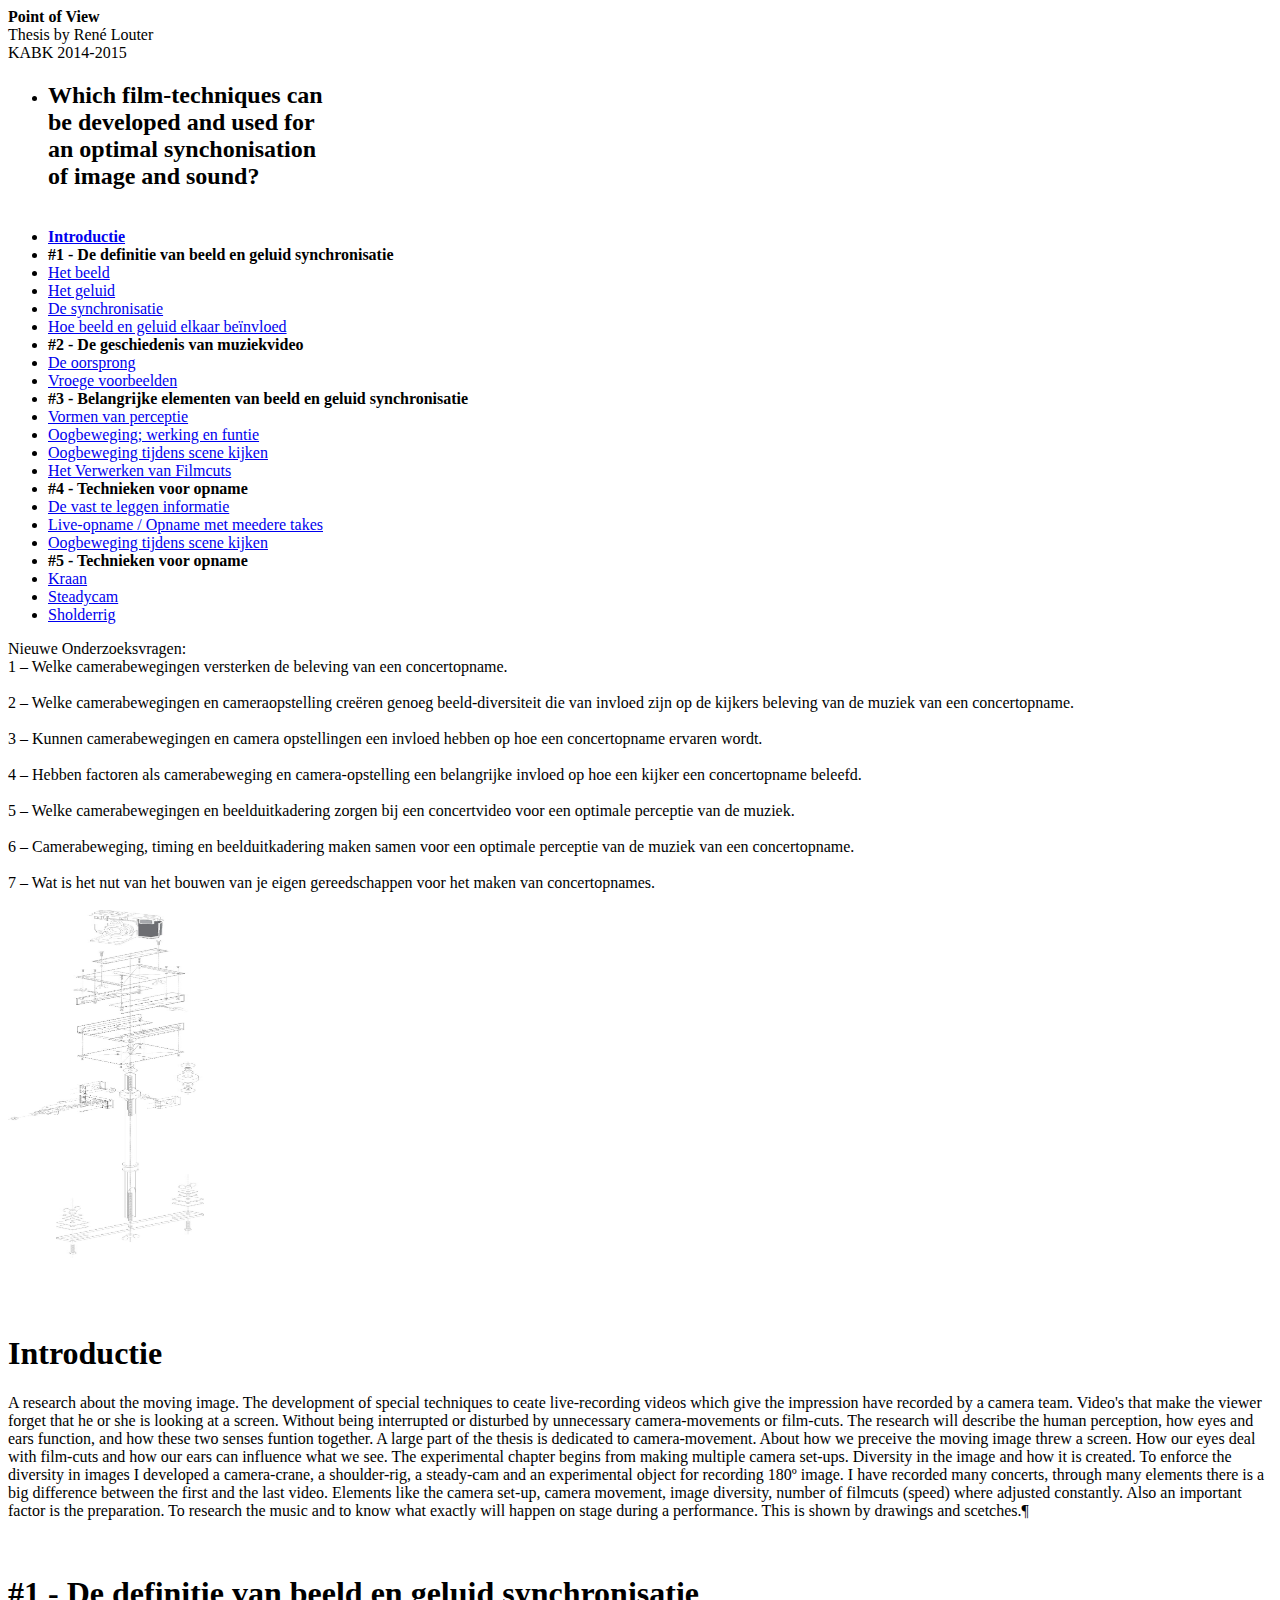
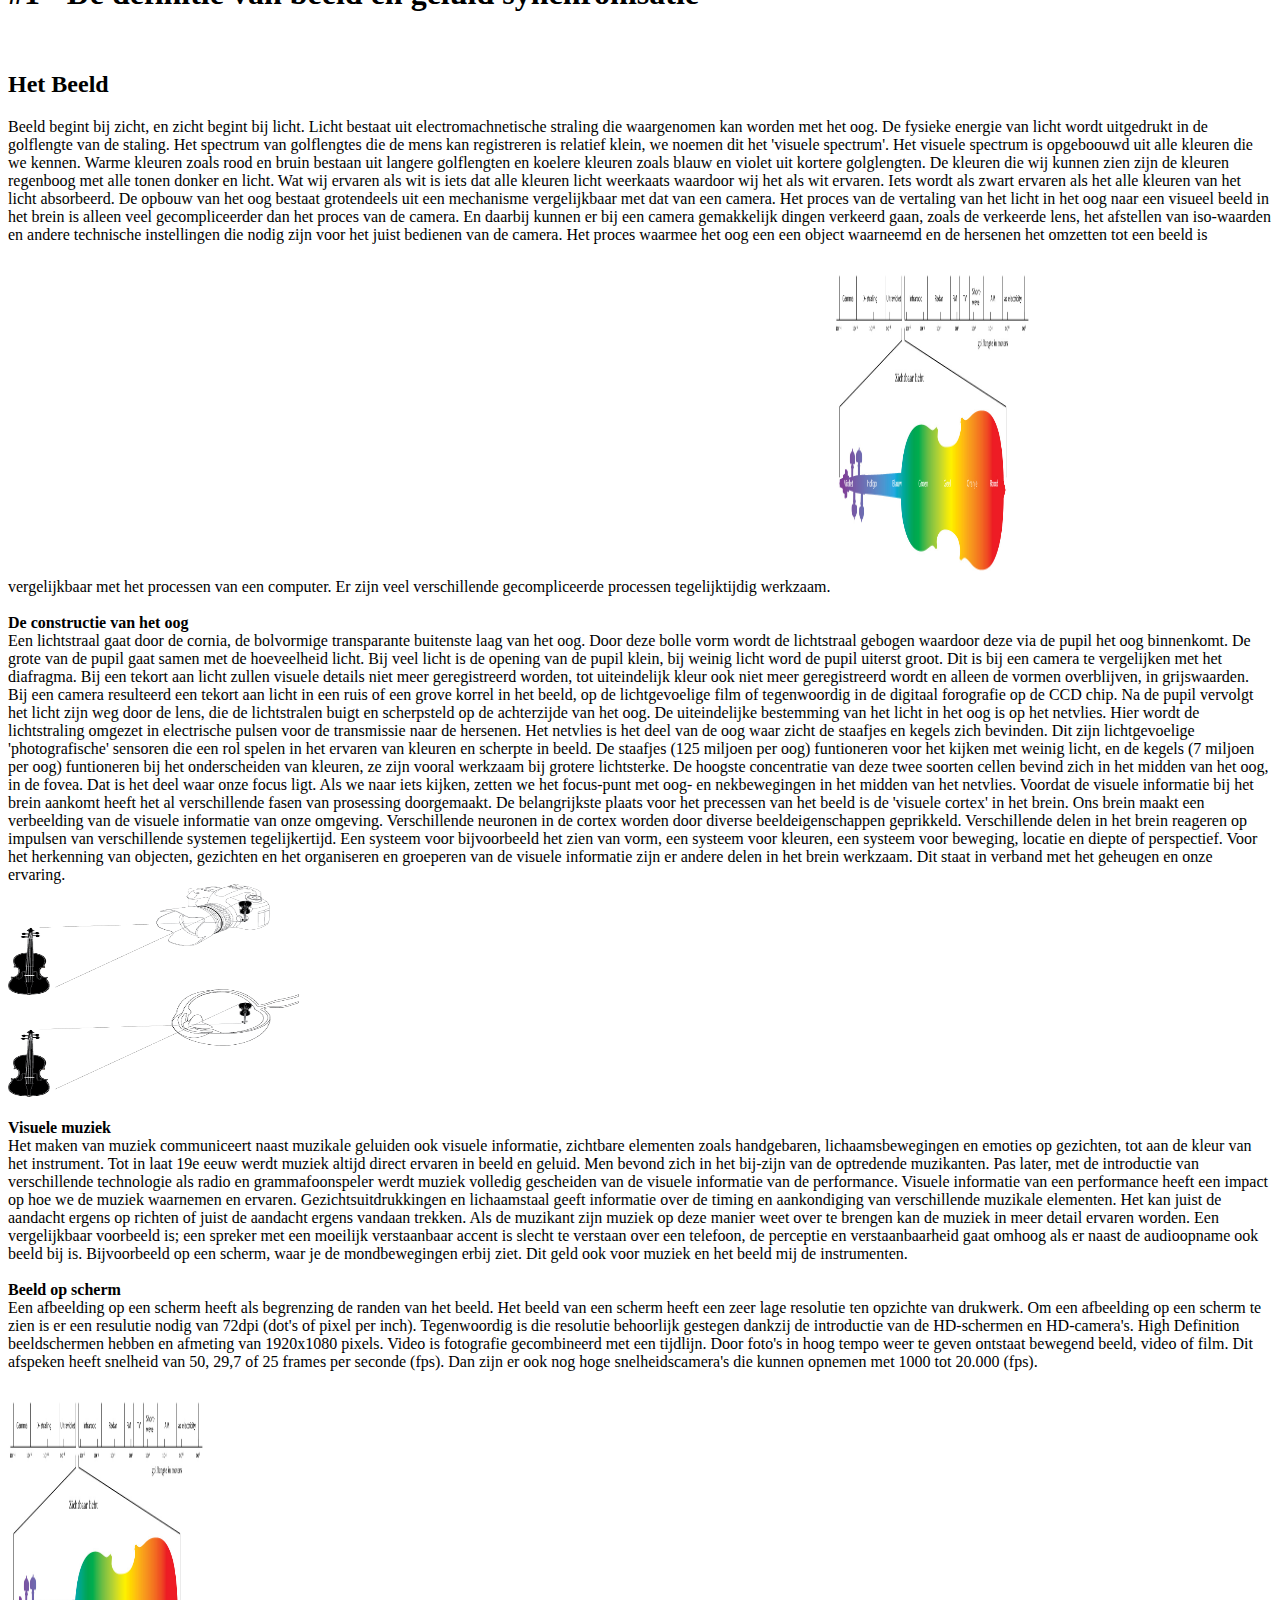
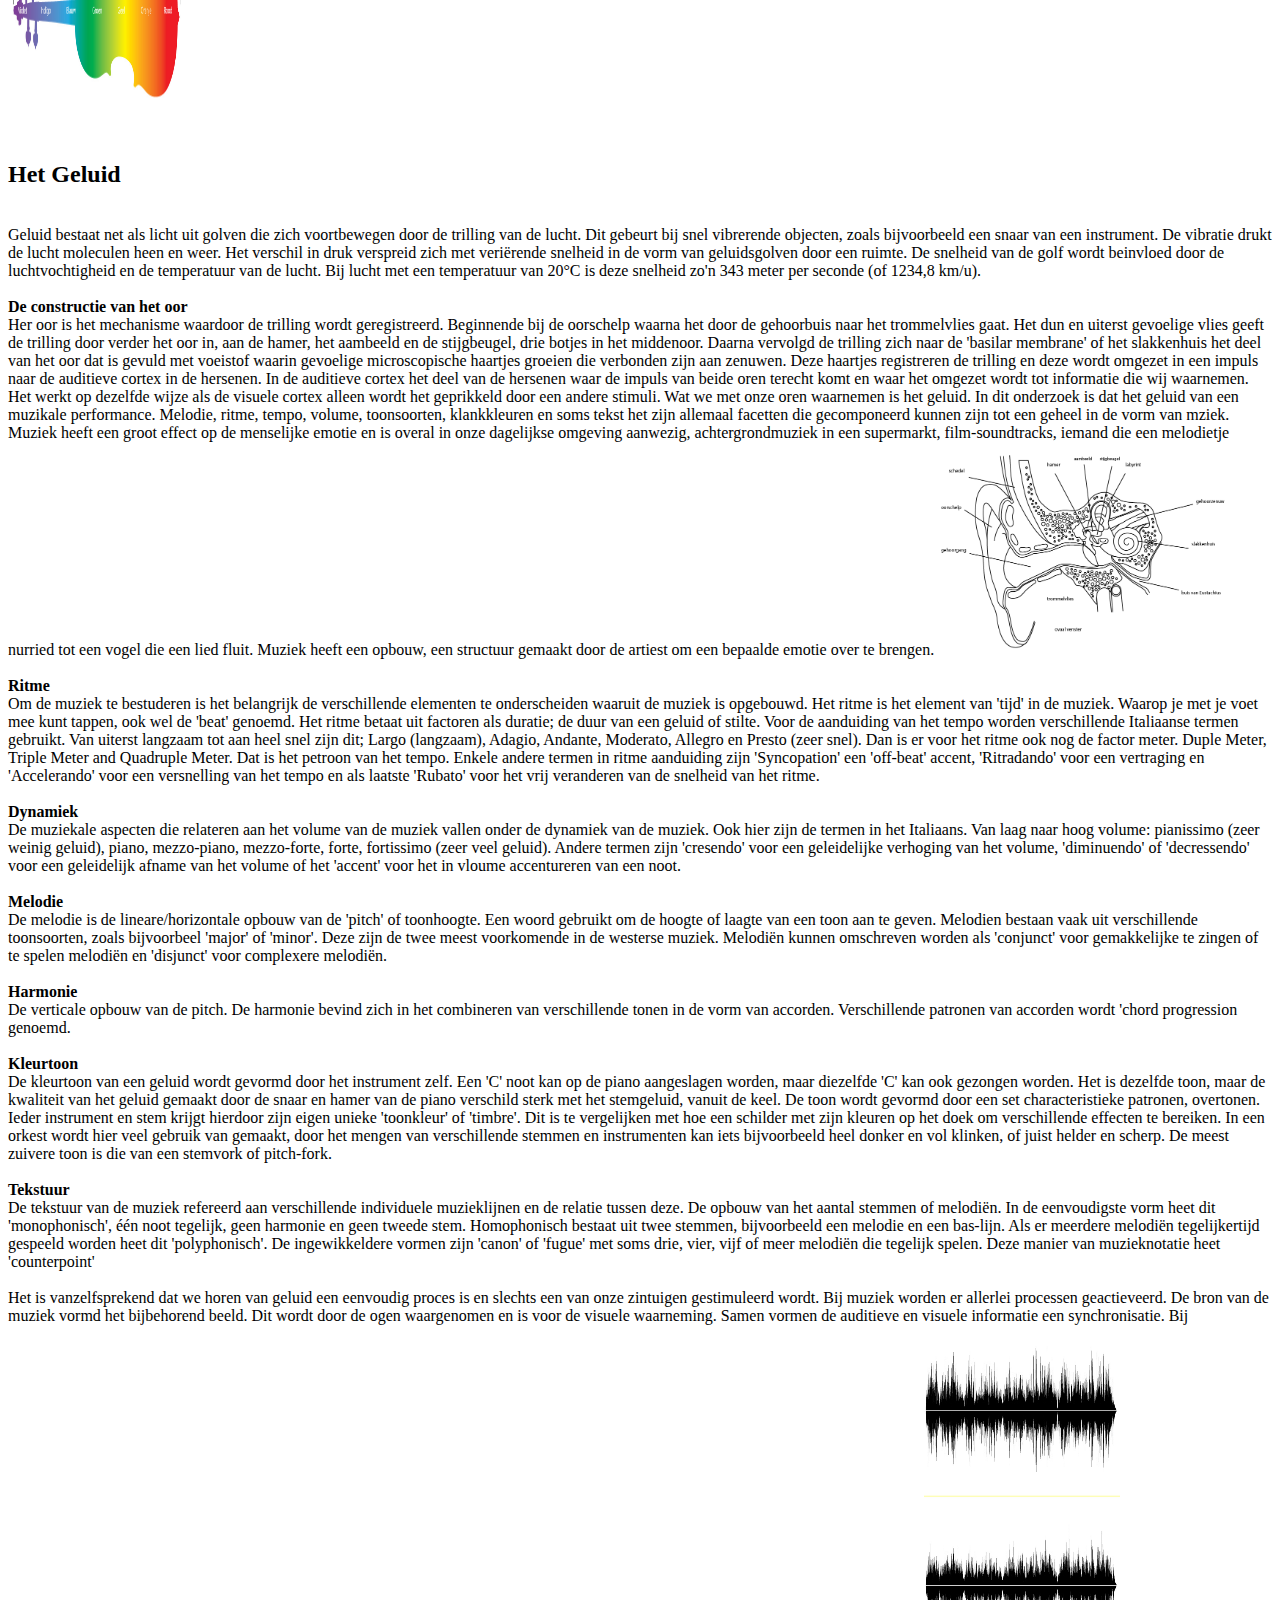
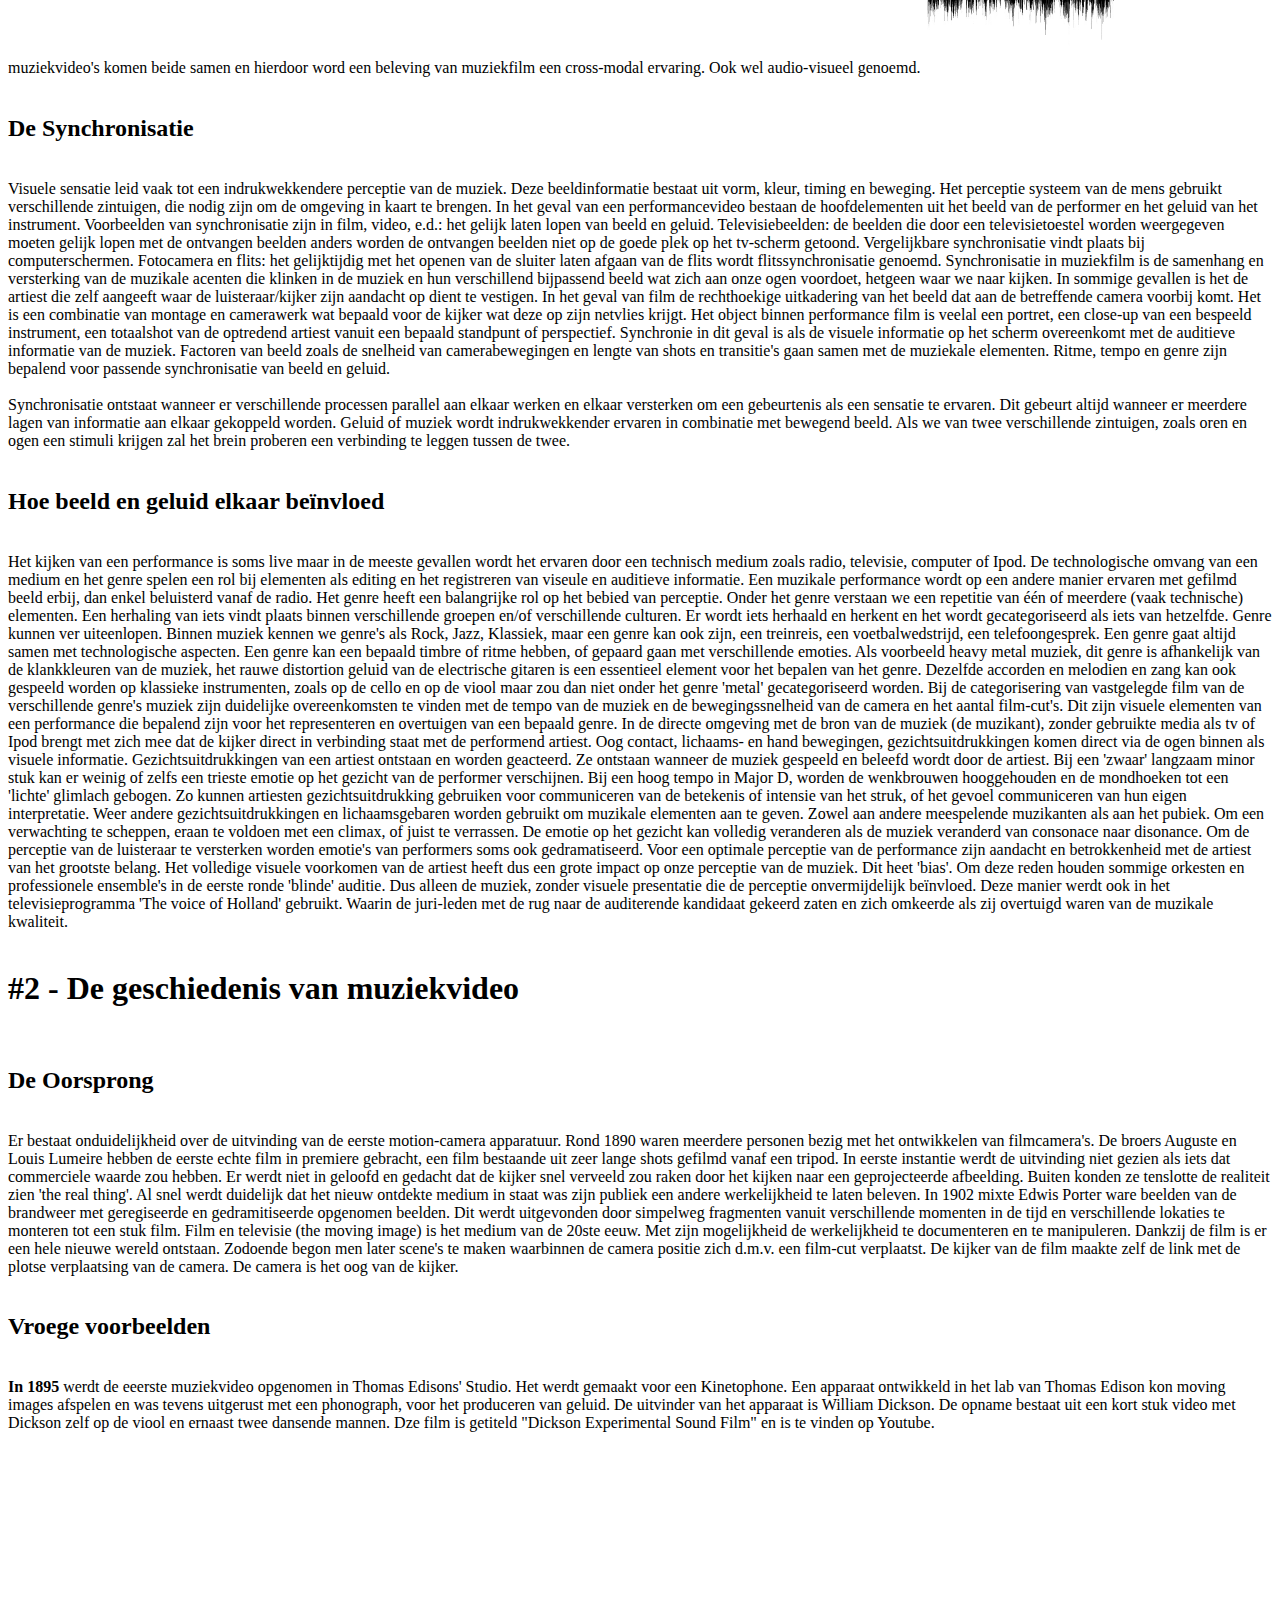
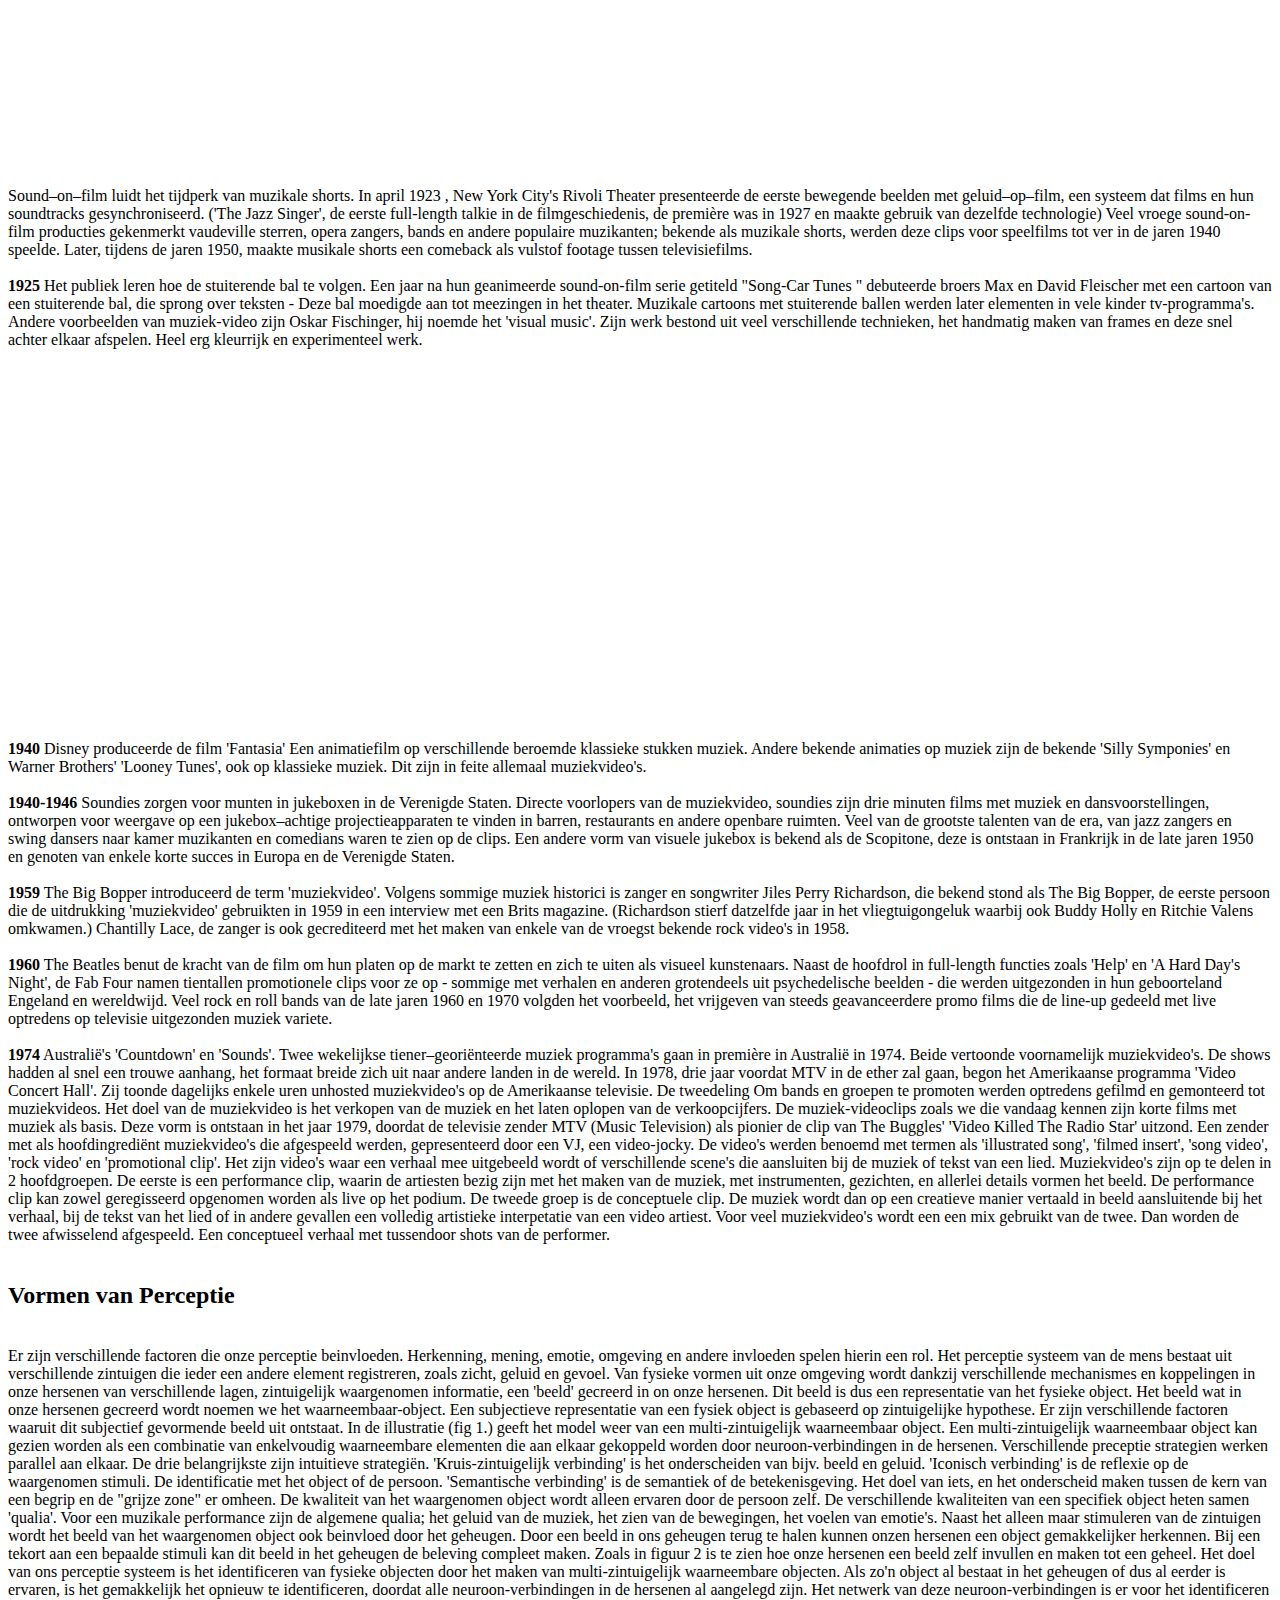
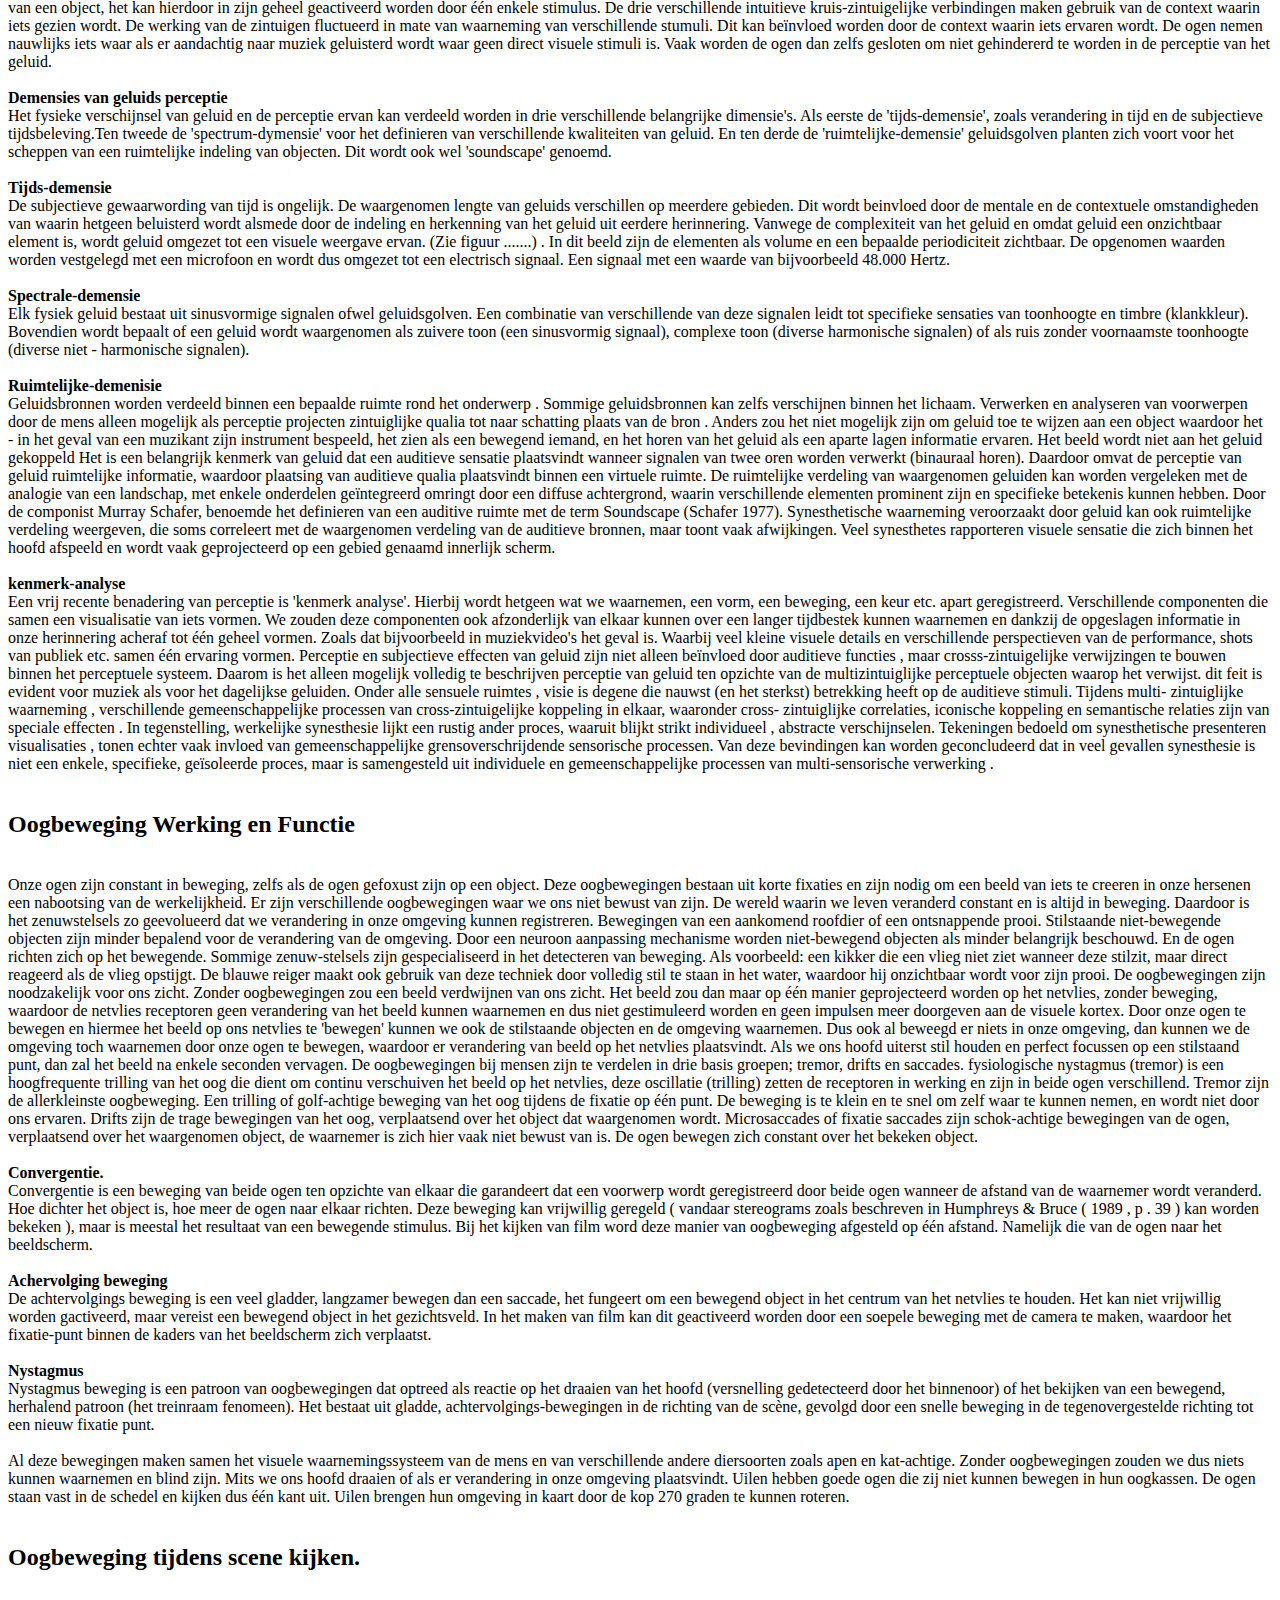
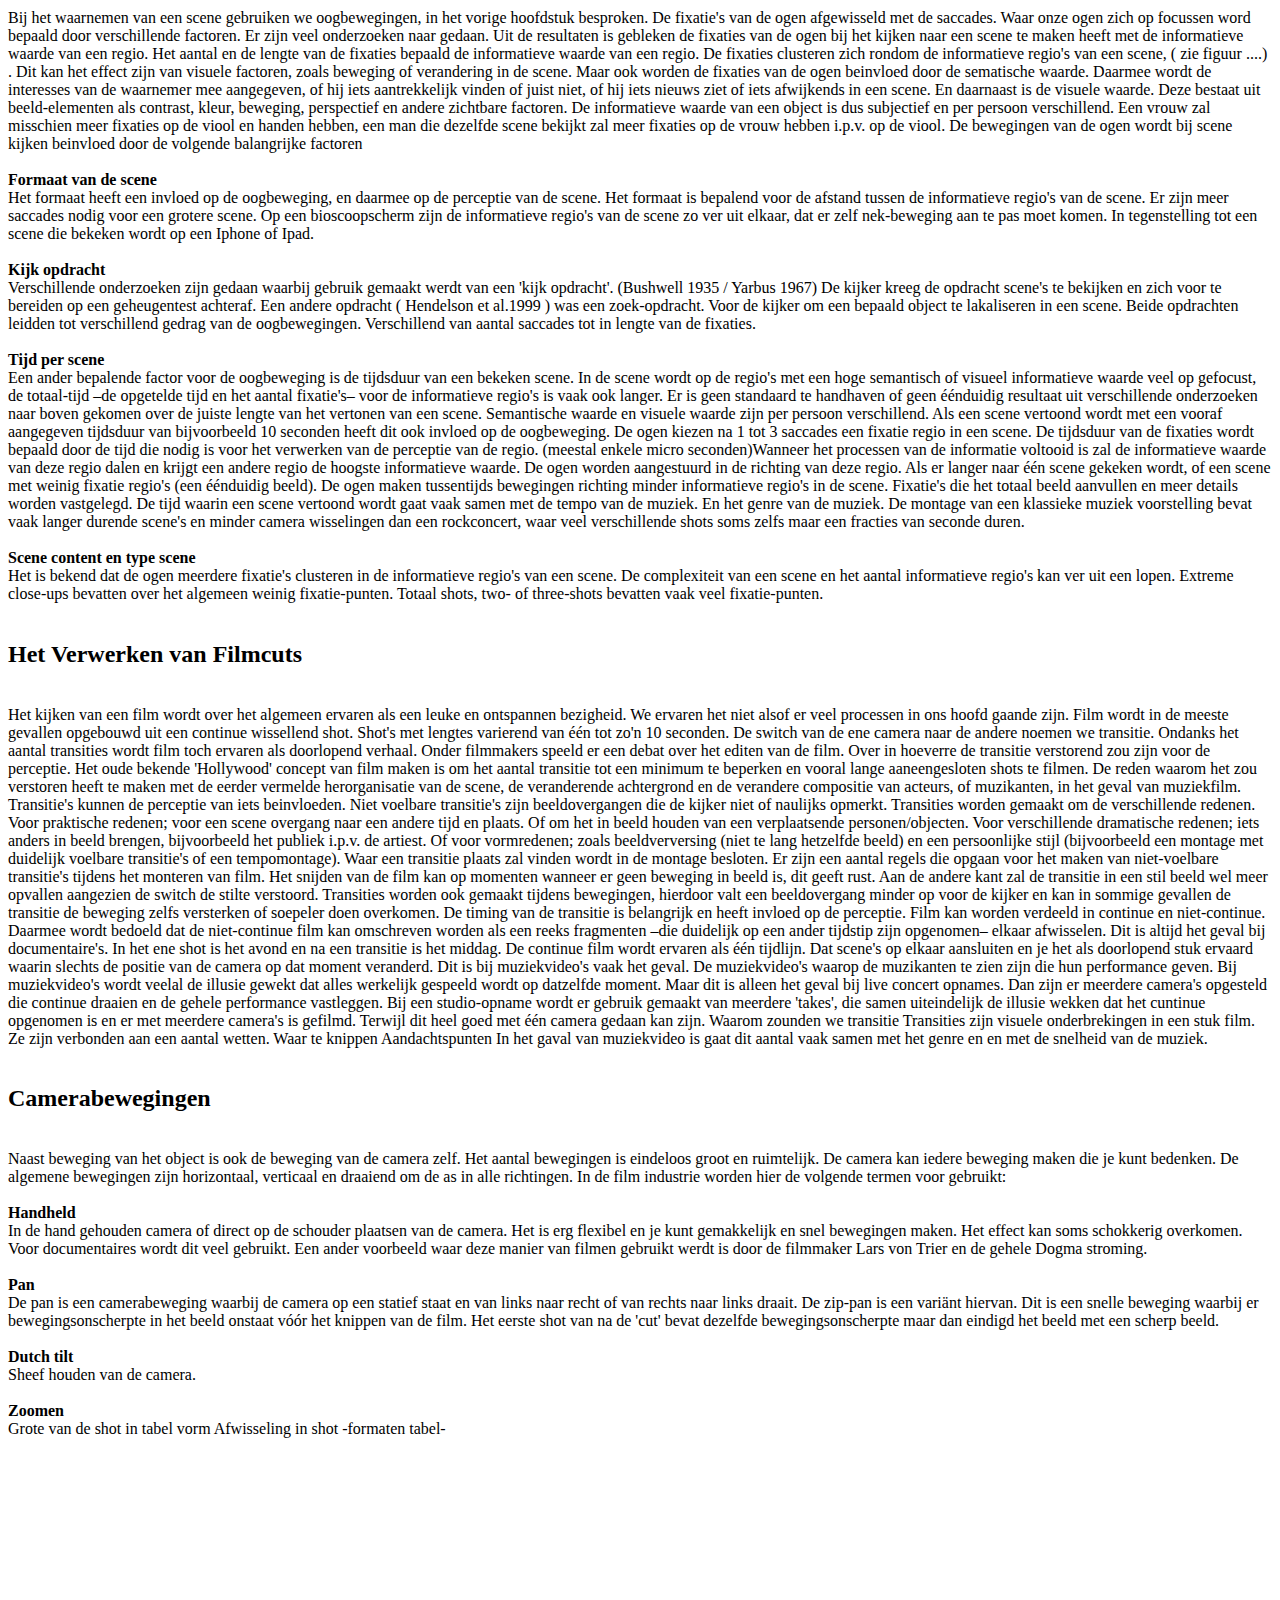
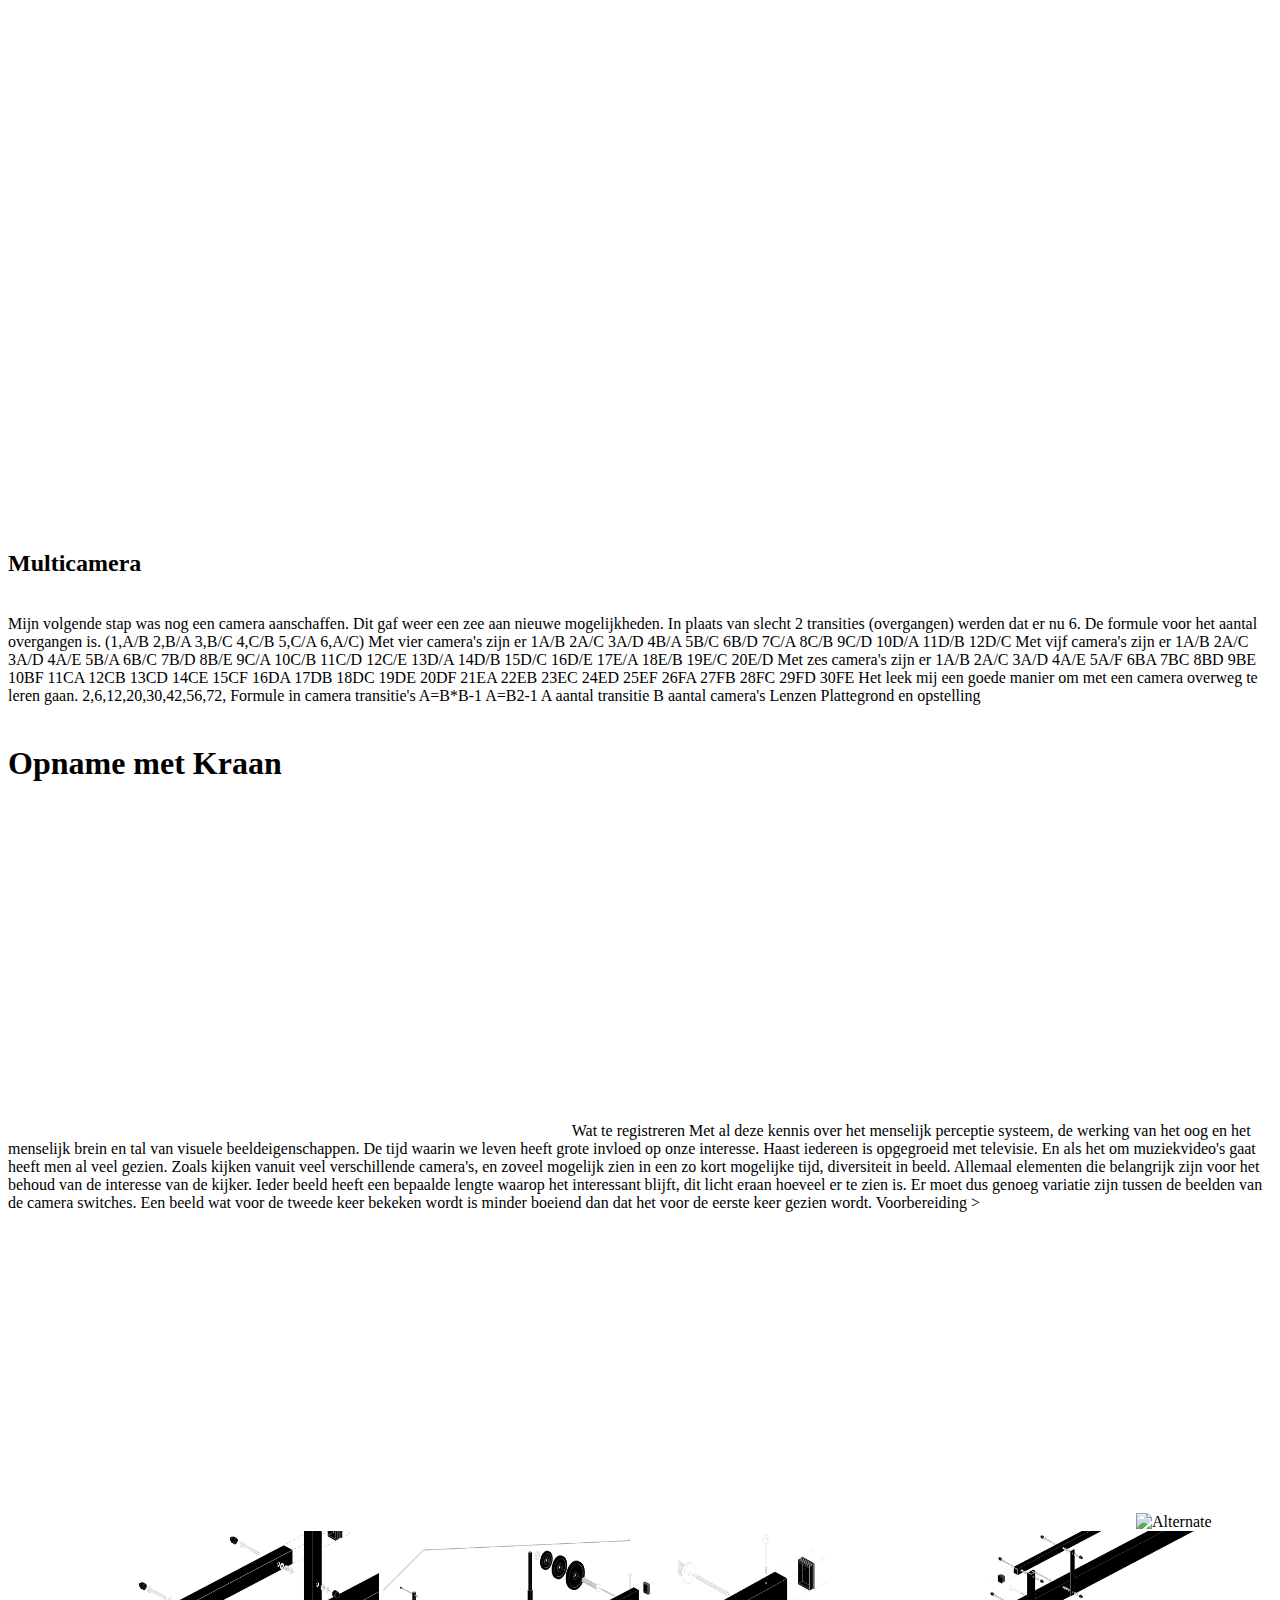
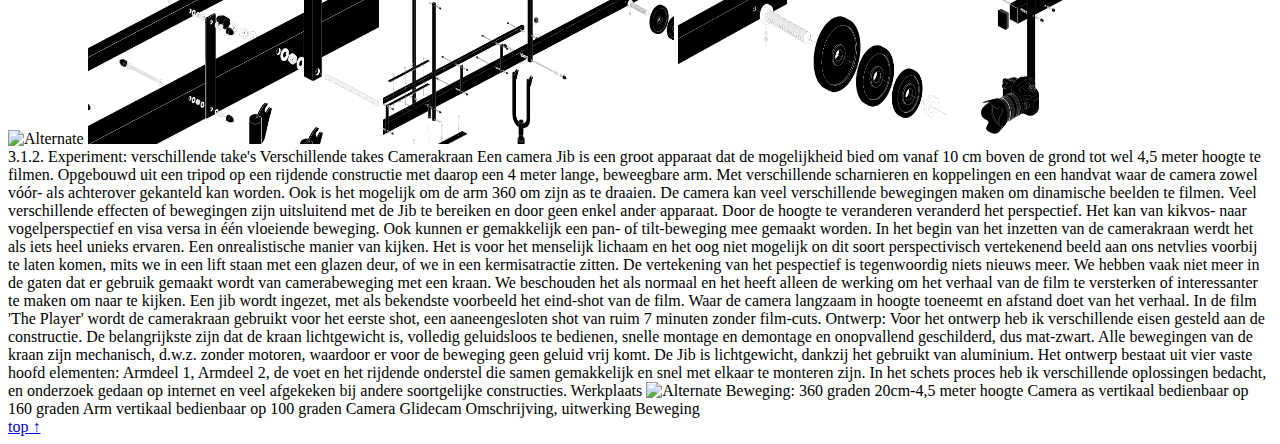
==== commit 47d97f62: "Update 8/12" ====
--- a/index.html
+++ b/index.html
@@ -55,11 +55,31 @@
             <article>
 
                 <p>
+
+        Nieuwe Onderzoeksvragen:<br>
+        1 – Welke camerabewegingen versterken de beleving van een concertopname. <br><br>
+
+2 – Welke camerabewegingen en cameraopstelling creëren genoeg beeld-diversiteit die van invloed zijn op de kijkers beleving van de muziek van een concertopname.<br><br>
+
+3 – Kunnen camerabewegingen en camera opstellingen een invloed hebben op hoe een concertopname ervaren wordt.<br><br>
+
+4 – Hebben factoren als camerabeweging en camera-opstelling een belangrijke invloed op hoe een kijker een concertopname beleefd.<br><br>
+
+5 – Welke camerabewegingen en beelduitkadering zorgen bij een concertvideo voor een optimale perceptie van de muziek.<br><br>
+
+6 – Camerabeweging, timing en beelduitkadering maken samen voor een optimale perceptie van de muziek van een concertopname.<br><br>
+
+7 – Wat is het nut van het bouwen van je eigen gereedschappen voor het maken van concertopnames.<br><br>
+
         <img src="image/H5-Steadycam-blue.jpg" width="196" height="348" alt="Alternate">
 
 		<section id="introductie">
 
         <br>
+
+
+       
+        
         <br> 
                 <h1><b>Introductie</b></h1>
               A research about the moving image. The development of special techniques to ceate live-recording
@@ -382,8 +402,13 @@
 Grote van de shot in tabel vorm
 
 Afwisseling in shot -formaten tabel-
-
- 
+<br><br>
+<h2)Mulitcamera recording</h2><br>
+
+<iframe width="560" height="315" src="http://www.youtube.com/embed/N2jbanUt5n0" frameborder="0" allowfullscreen></iframe>
+<iframe width="560" height="315" src="http://www.youtube.com/embed/C2dy-8Tr08U" frameborder="0" allowfullscreen></iframe>
+<iframe width="560" height="315" src="https://www.youtube.com/embed/cZHY86uhQ8k" frameborder="0" allowfullscreen></iframe>
+
 
 <br><br><h2>Multicamera</h2><br>
 Mijn volgende stap was nog een camera aanschaffen. Dit gaf weer een zee aan nieuwe mogelijkheden. In plaats van slecht 2 transities (overgangen) werden dat er nu 6. De formule voor het aantal overgangen is. 
@@ -401,9 +426,9 @@
 
 Lenzen
 
-Plattegrond en opstelling
-
-
+Plattegrond en opstelling<br><br>
+<h1>Opname met Kraan</h1><br>
+<iframe width="560" height="315" src="http://www.youtube.com/embed/qGzEioW7lGM" frameborder="0" allowfullscreen></iframe>
 
 Wat te registreren
 Met al deze kennis over het menselijk perceptie systeem, de werking van het oog en het menselijk brein en tal van visuele beeldeigenschappen. De tijd waarin we leven heeft grote invloed op onze interesse. Haast iedereen is opgegroeid met televisie. En als het om muziekvideo's gaat heeft men al veel gezien. Zoals kijken vanuit veel verschillende camera's, en zoveel mogelijk zien in een zo kort mogelijke tijd, diversiteit in beeld. Allemaal elementen die belangrijk zijn voor het behoud van de interesse van de kijker. Ieder beeld heeft een bepaalde lengte waarop het interessant blijft, dit licht eraan hoeveel er te zien is. Er moet dus genoeg variatie zijn tussen de beelden van de camera switches. Een beeld wat voor de tweede keer bekeken wordt is minder boeiend dan dat het voor de eerste keer gezien wordt.
@@ -418,6 +443,10 @@
 
 
 >	
+
+<iframe width="560" height="315" src="http://www.youtube.com/embed/l5TAlNQkfkc" frameborder="0" allowfullscreen></iframe>
+<iframe width="560" height="315" src="http://www.youtube.com/embed/OfaU_5qZ57Q" frameborder="0" allowfullscreen></iframe>
+
         <img src="image/H5-Kraan3D02.jpeg" width=“100”% height="348" alt="Alternate">
         <img src="image/H5-Kraan3D01.jpeg" width=“100”% height="348" alt="Alternate">
         <img src="image/H5-kraan-cu01.png" width="291" height="213">
@@ -425,6 +454,8 @@
         <img src="image/H5-kraan-cu04.png" width="291" height="213">
         <img src="image/H5-kraan-cu05.png" width="291" height="213">
 
+
+
 3.1.2. Experiment: verschillende take's
 Verschillende takes
 
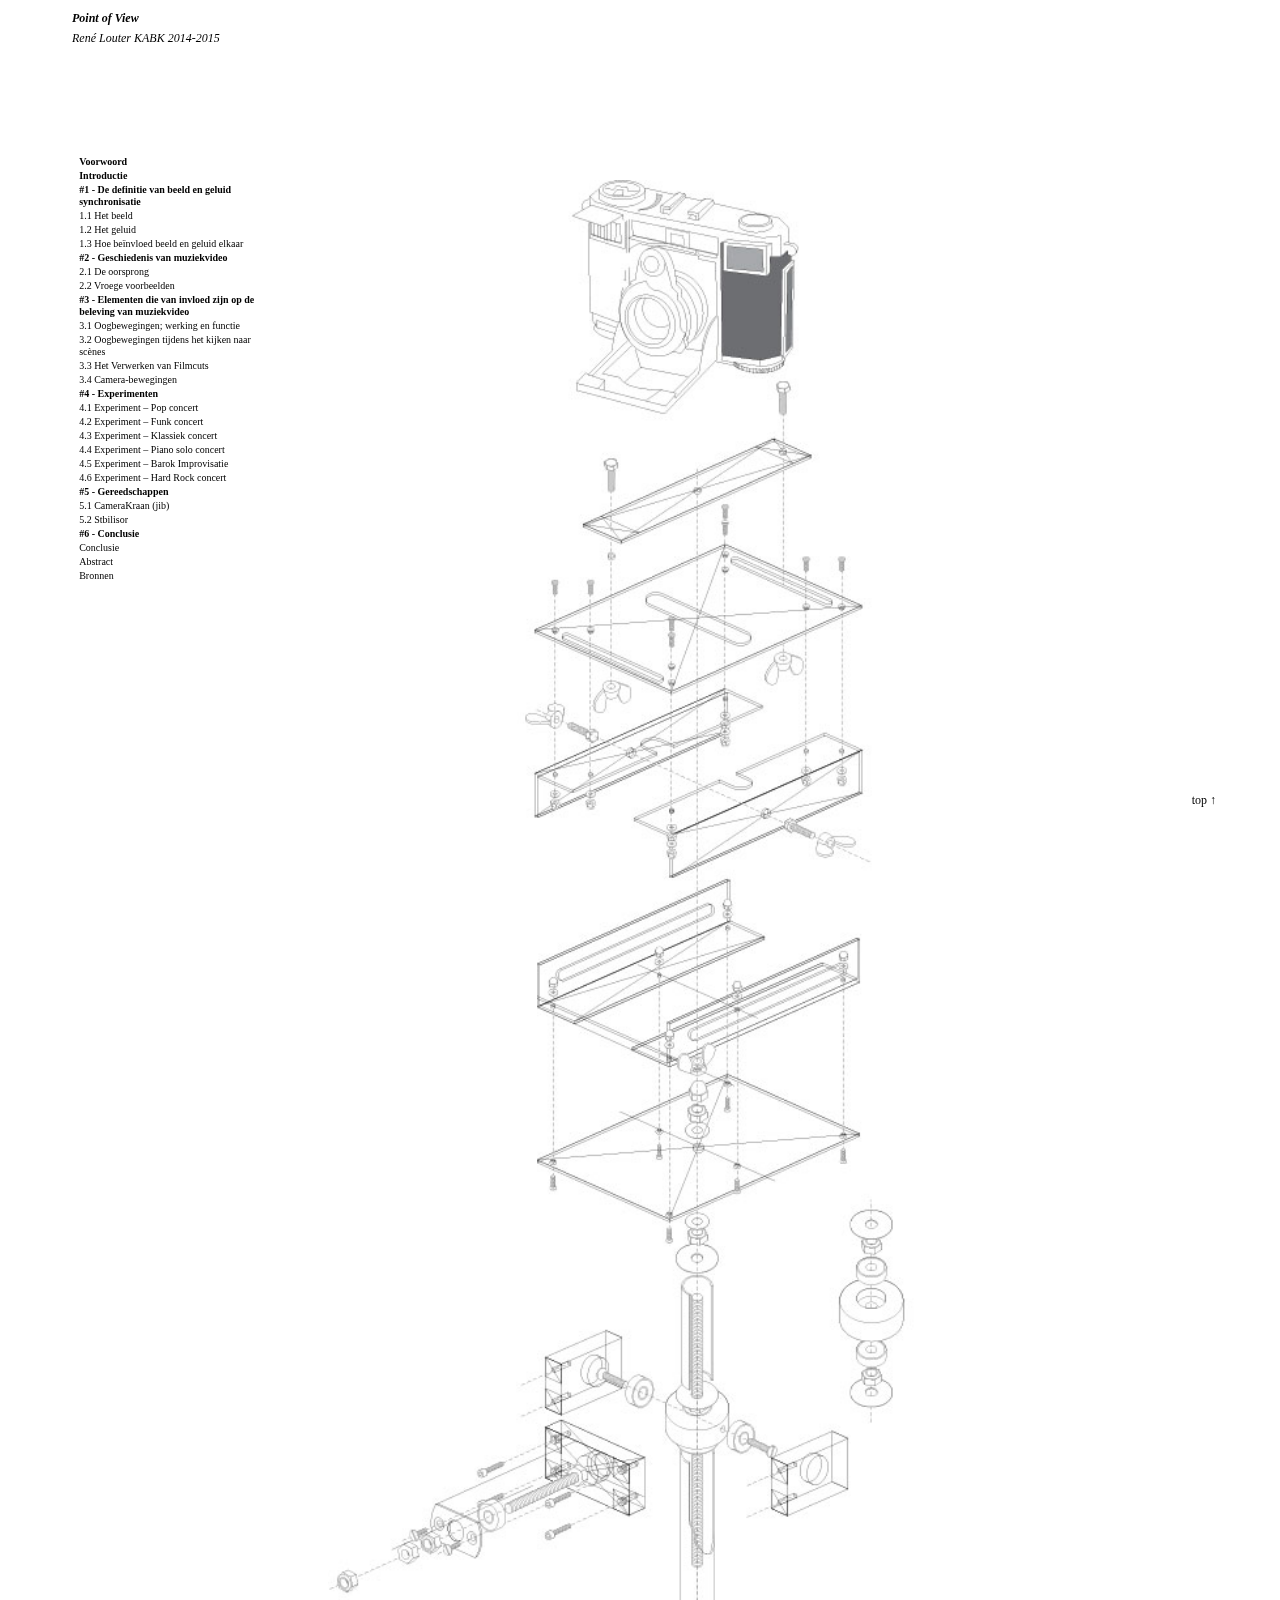
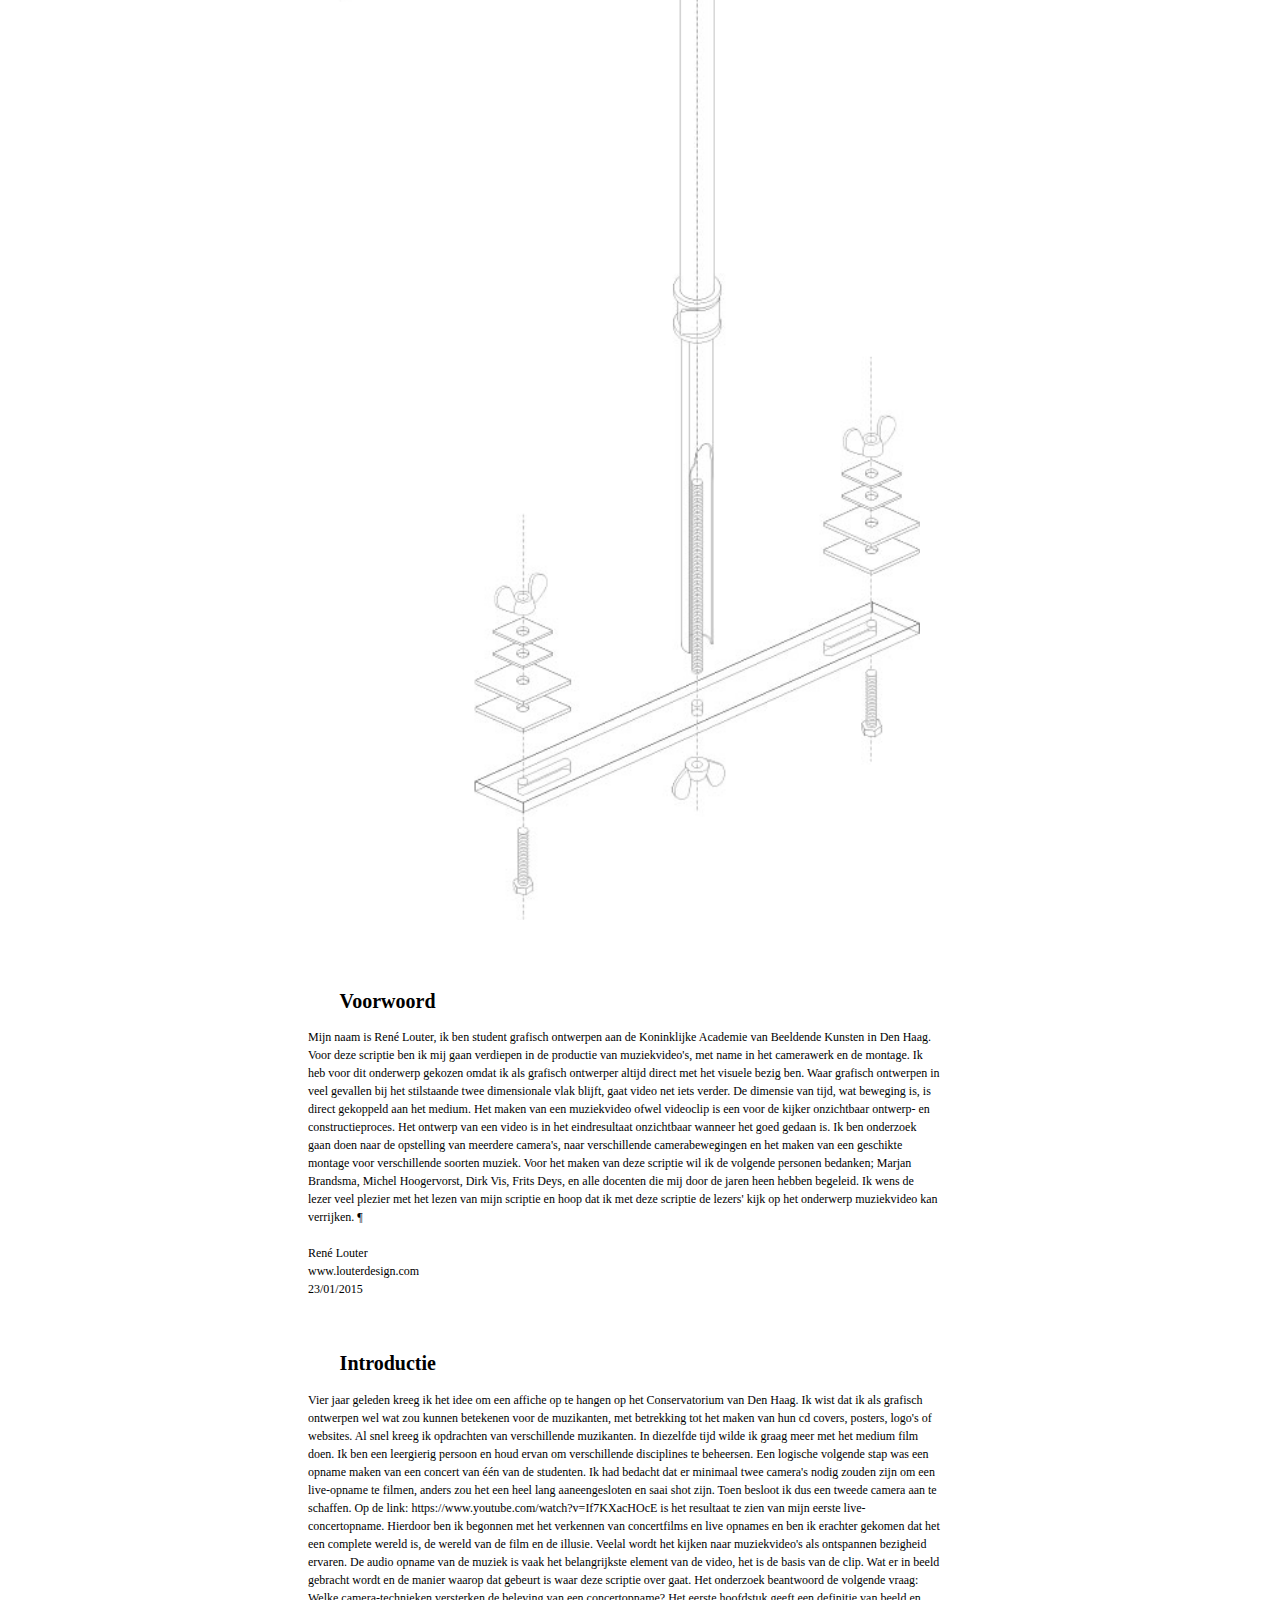
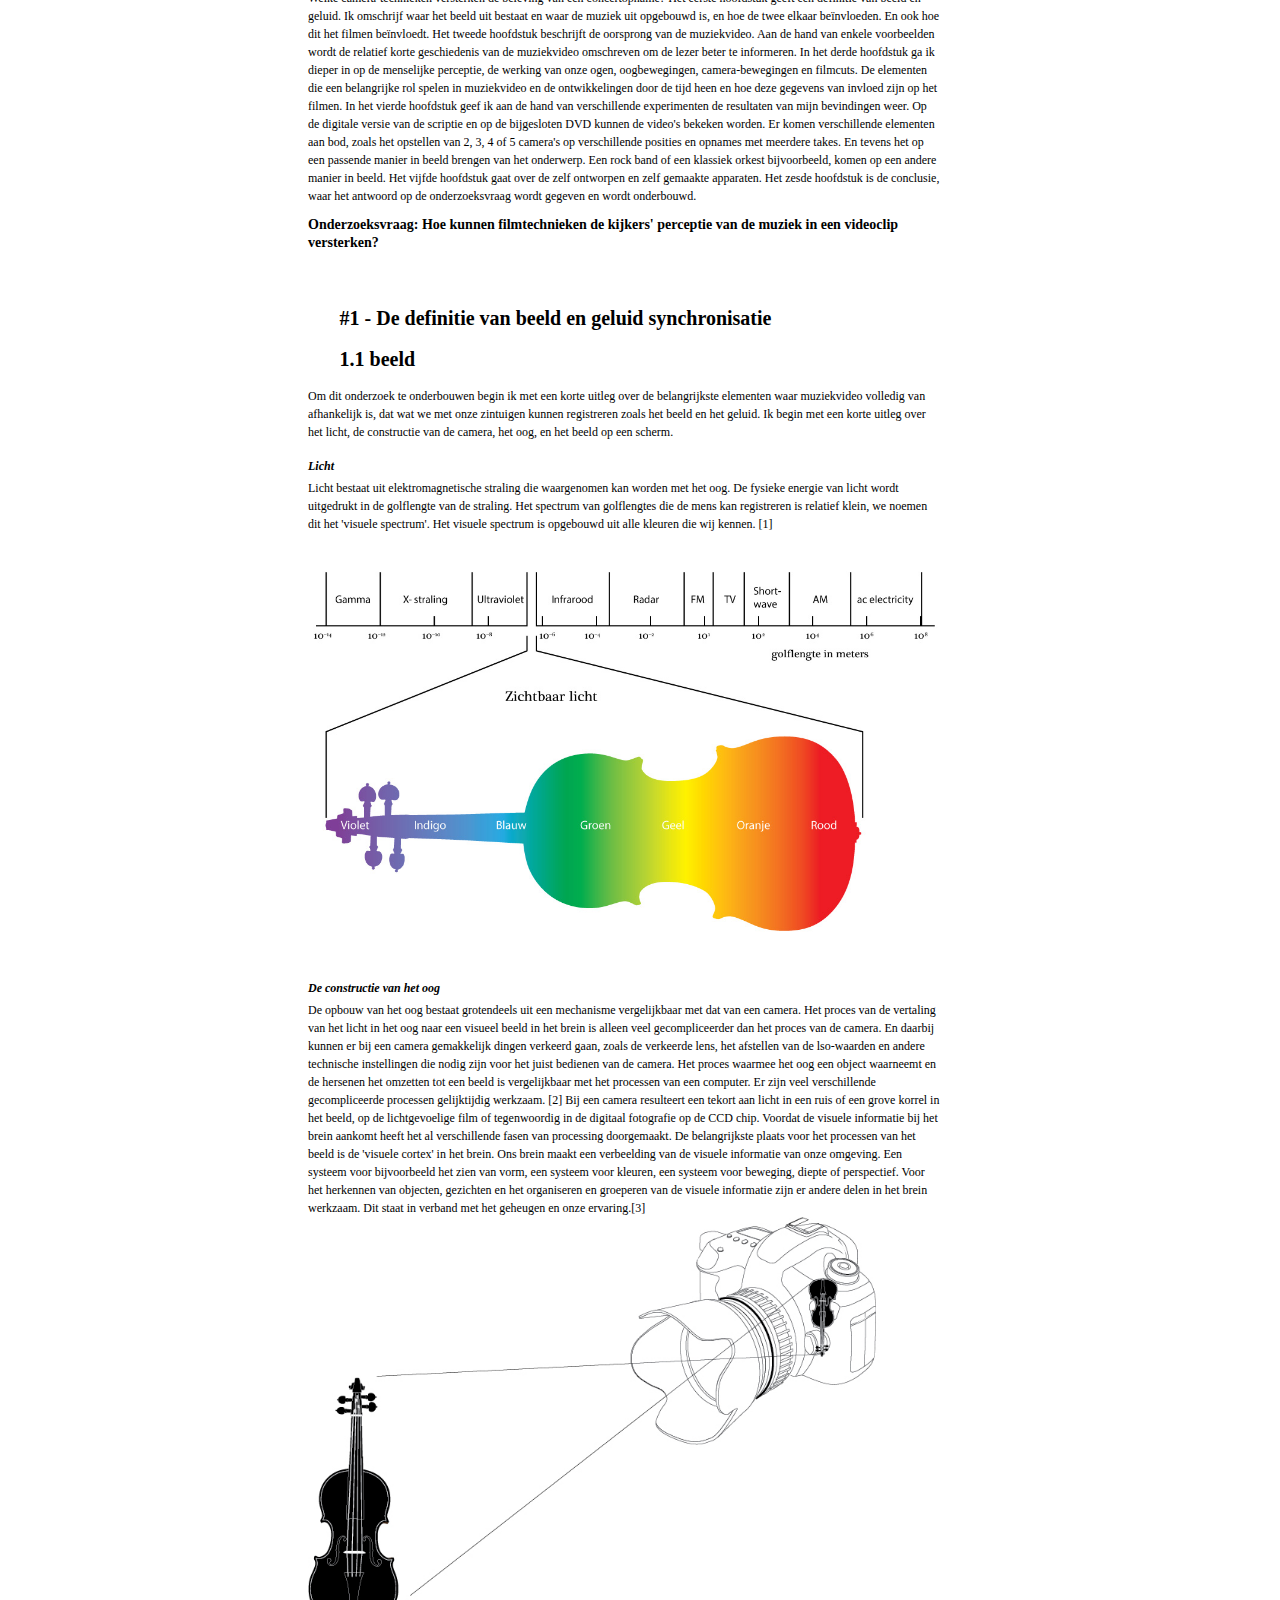
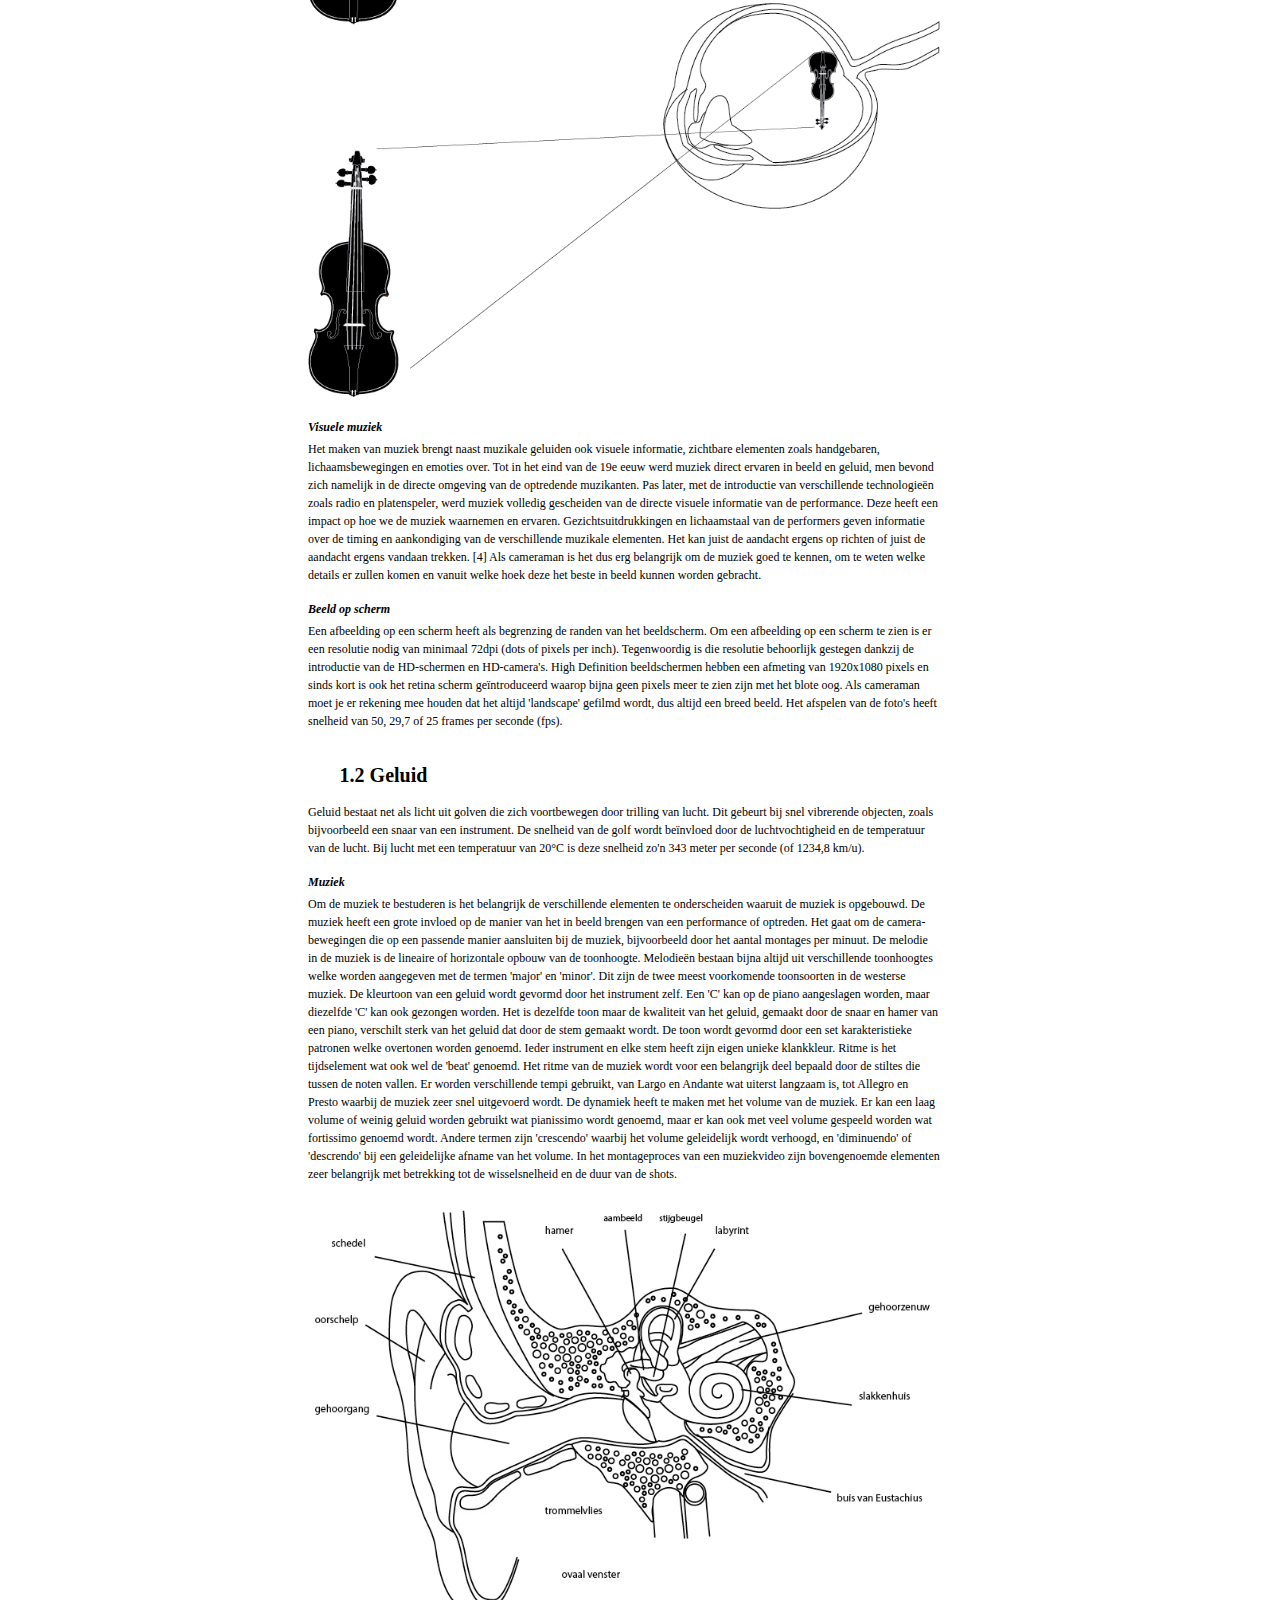
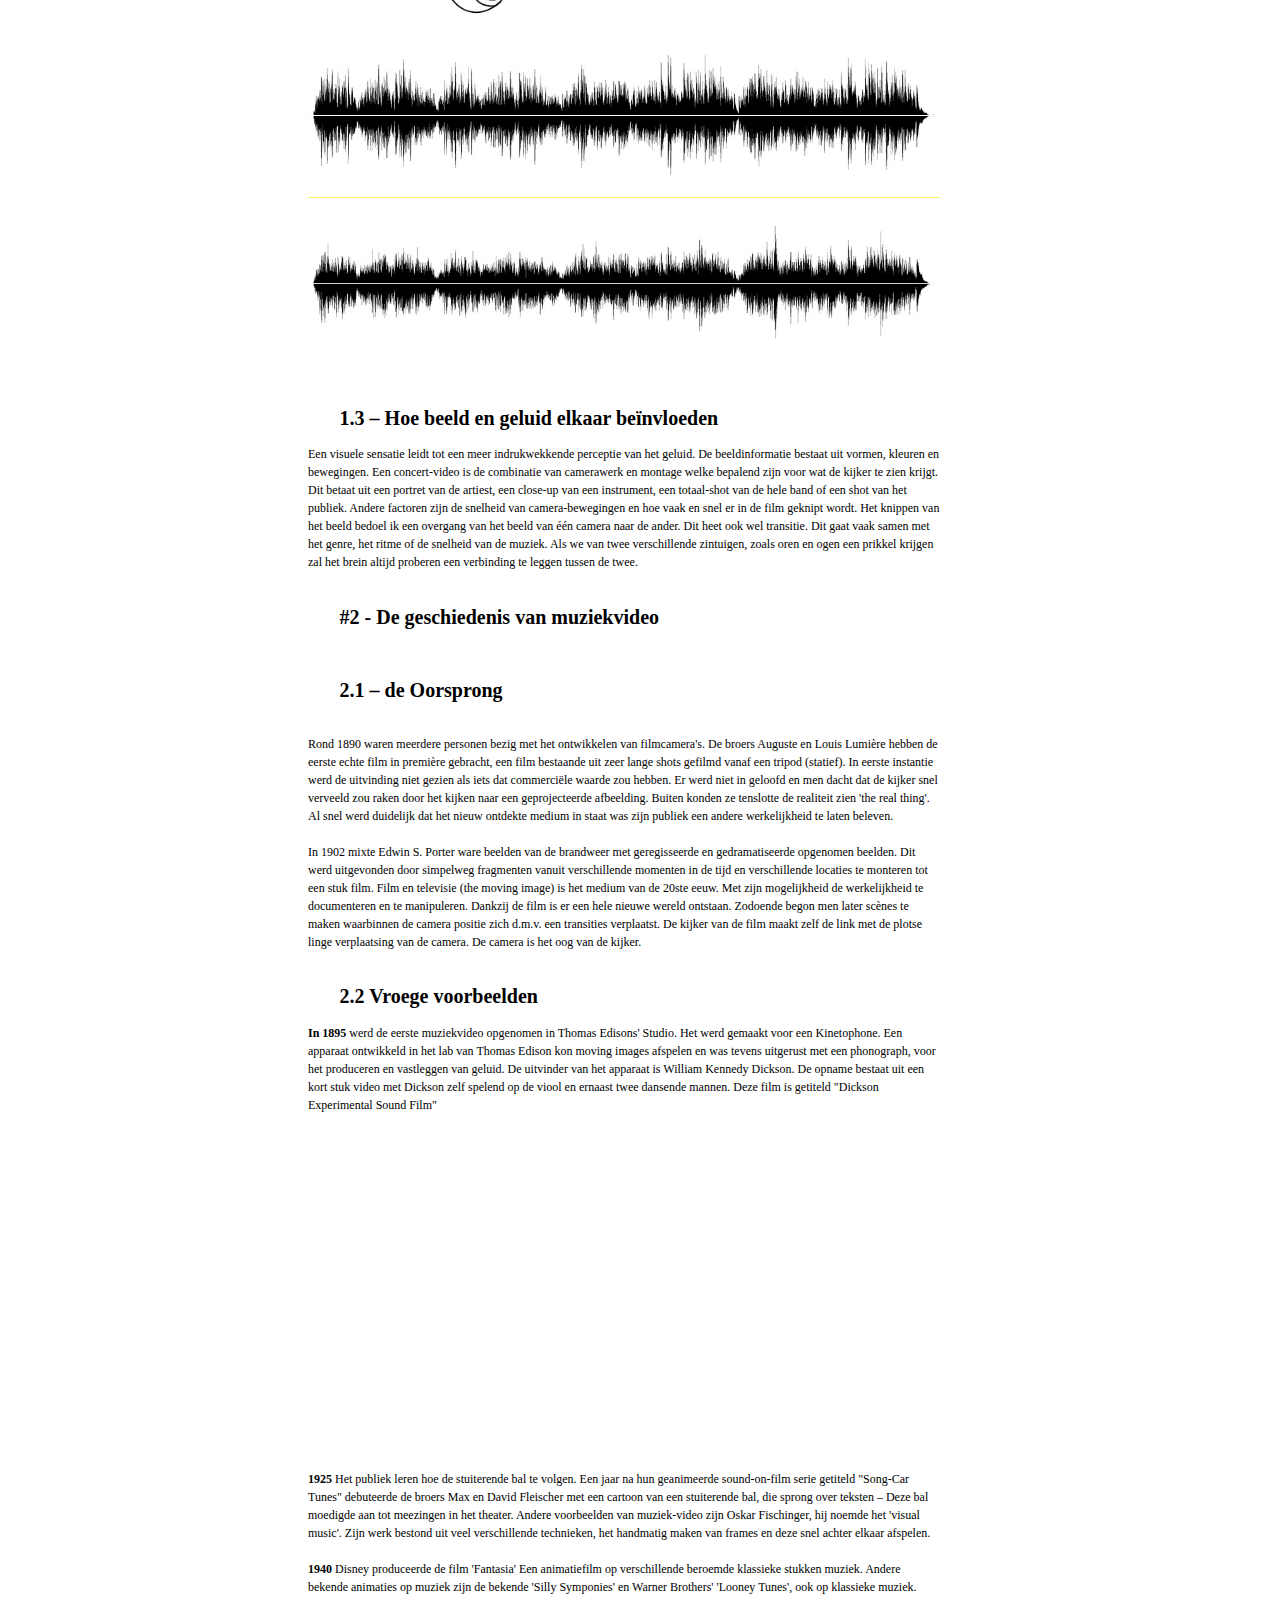
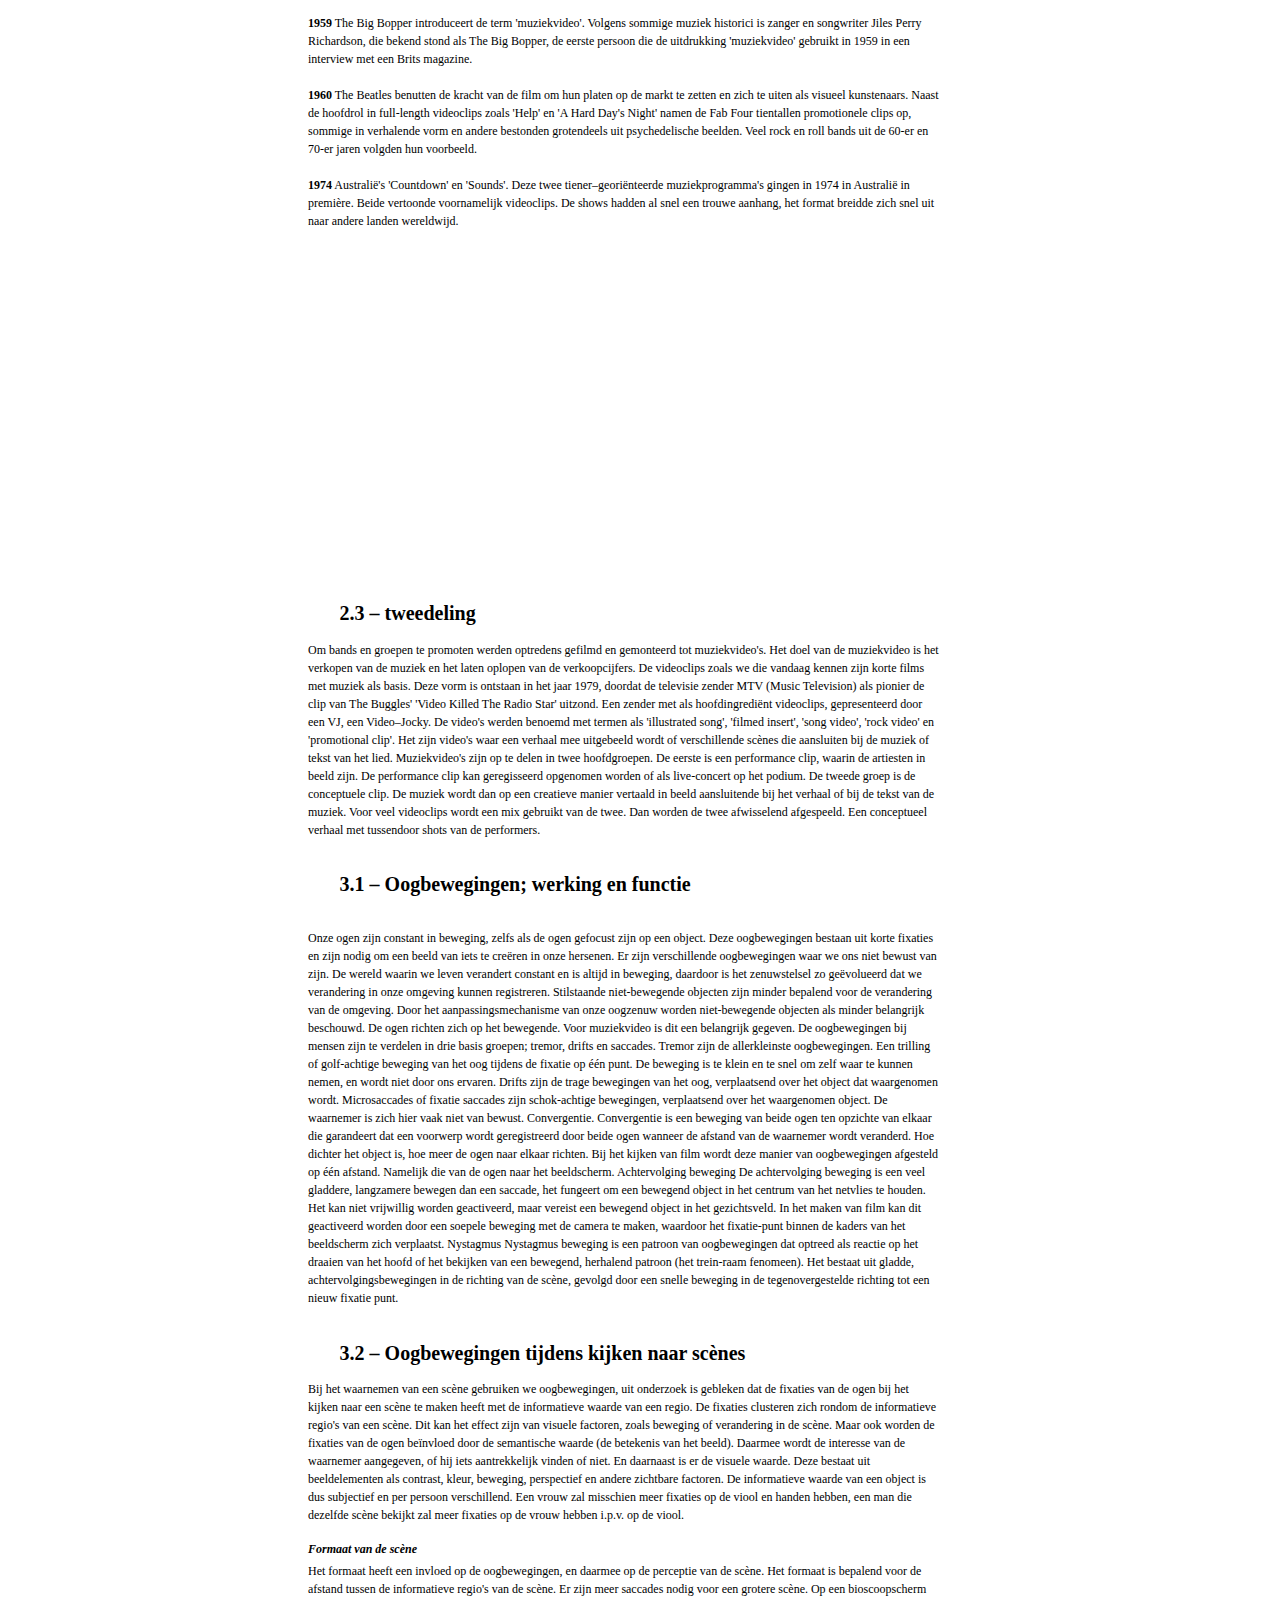
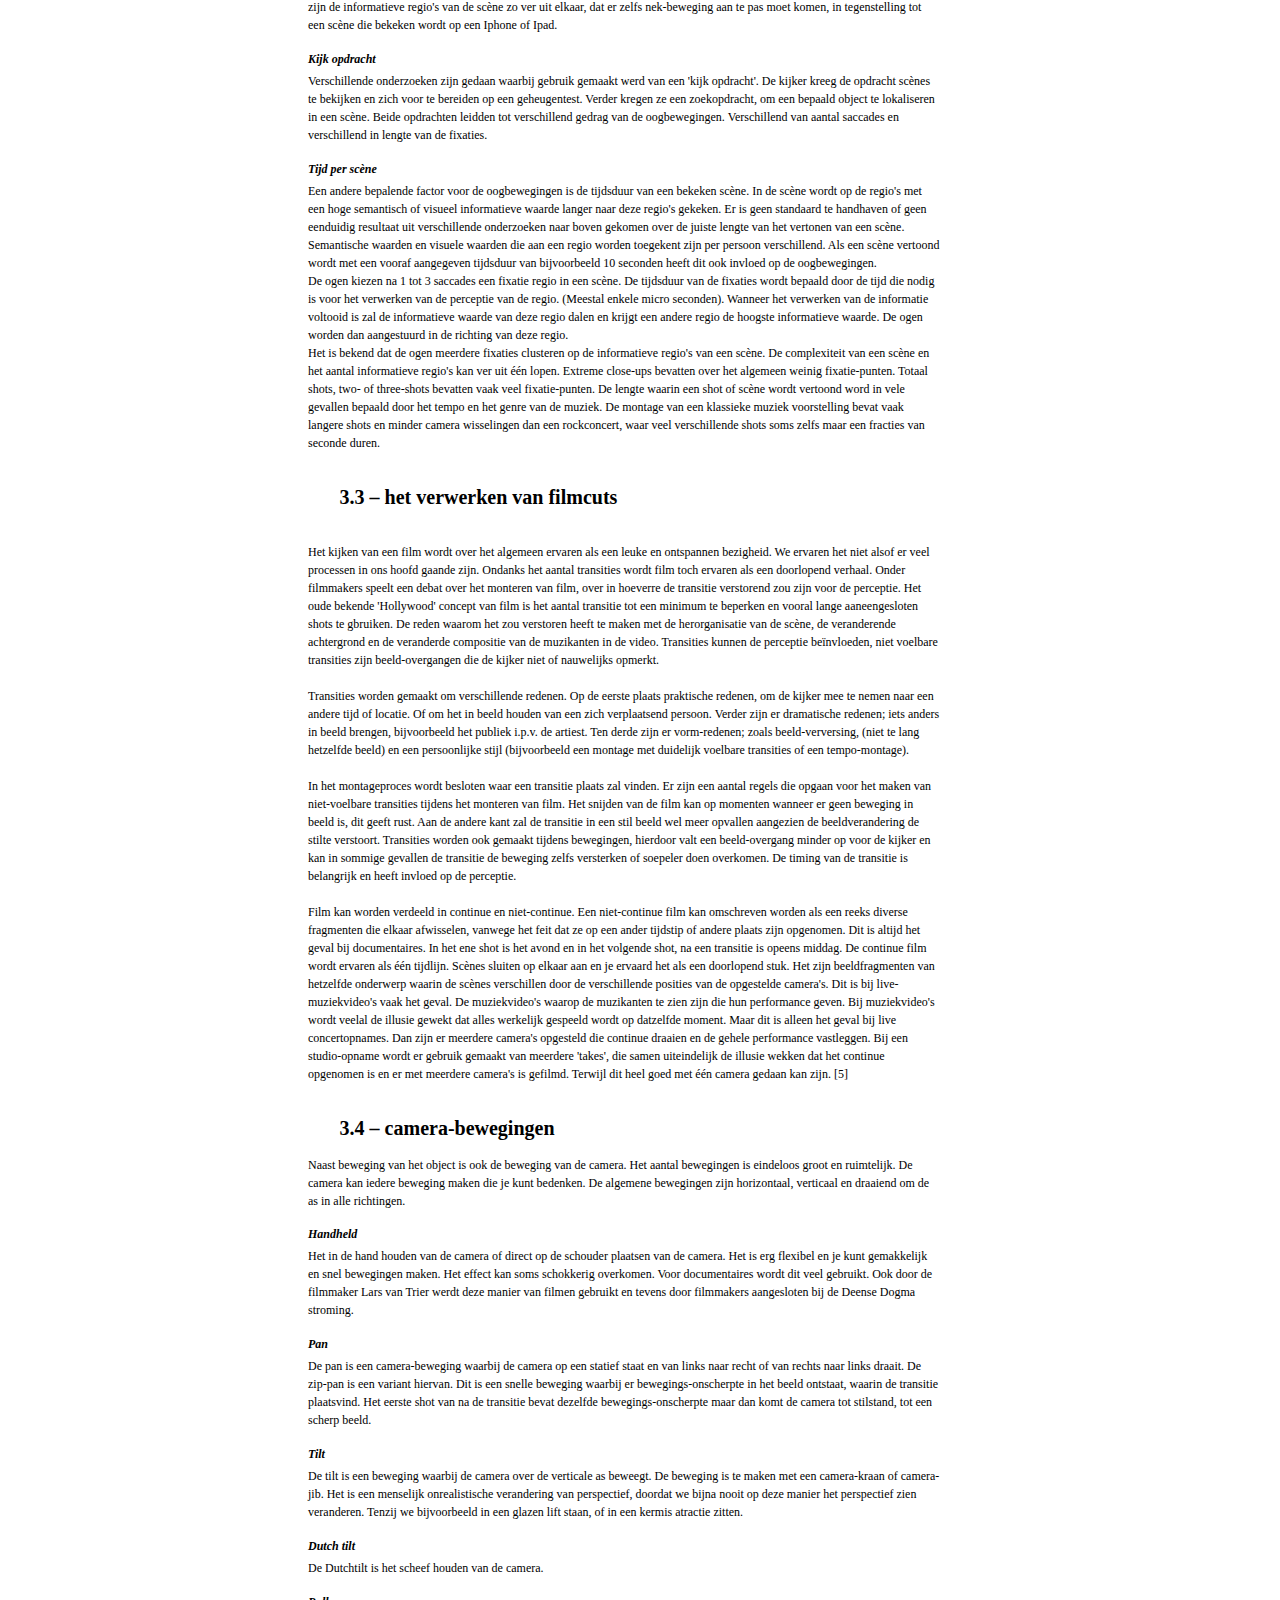
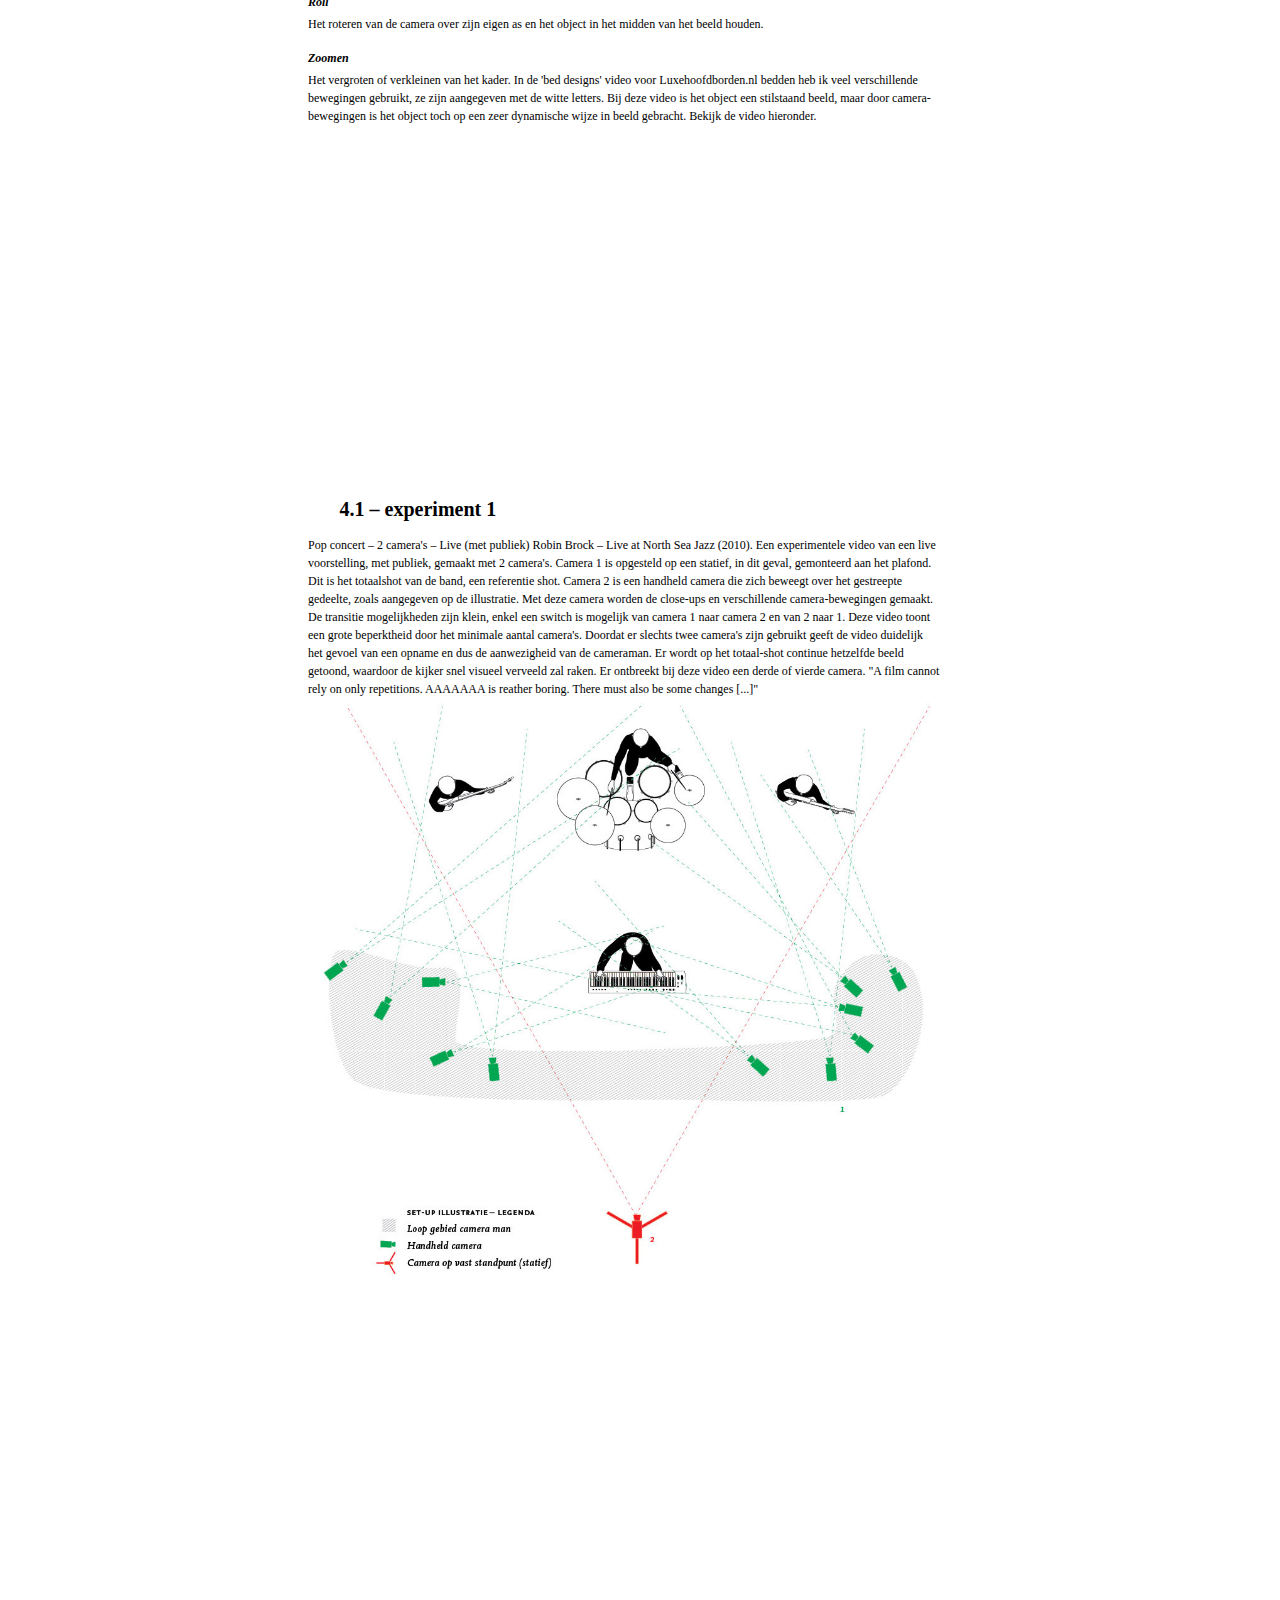
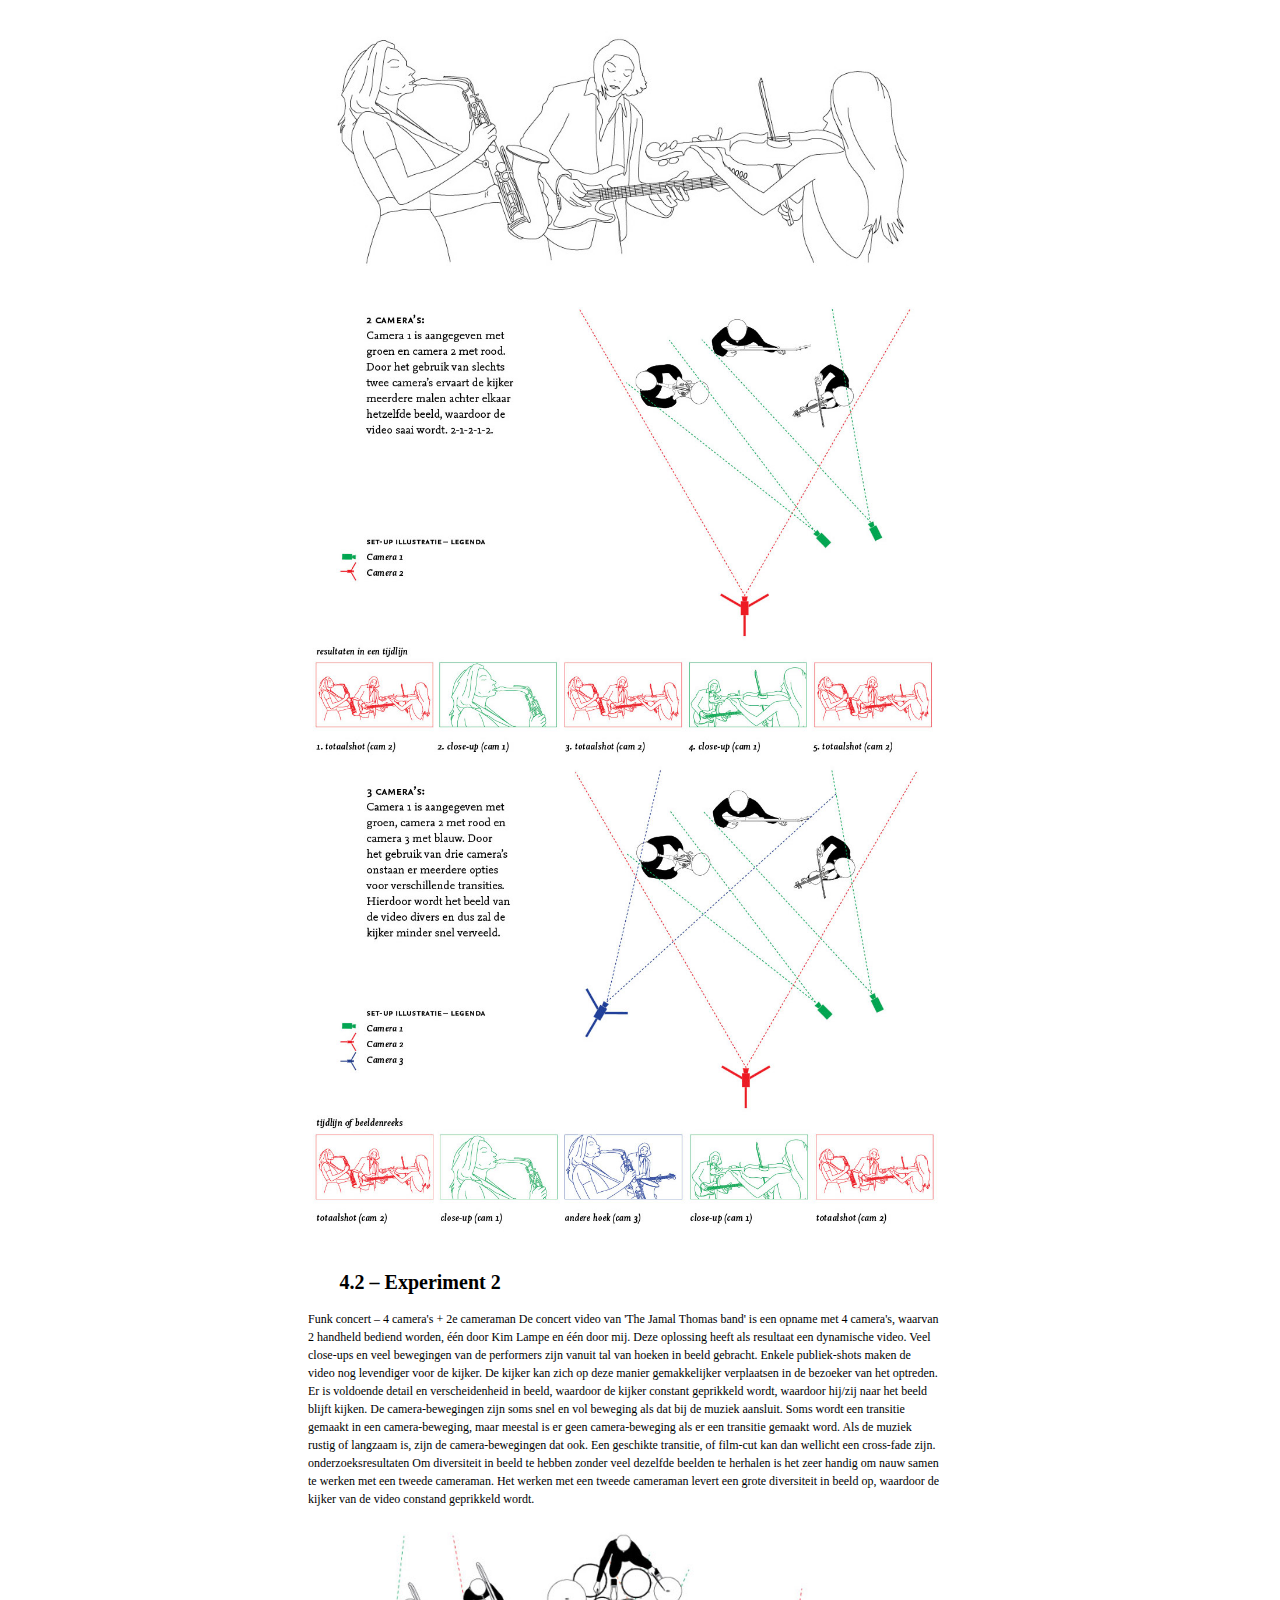
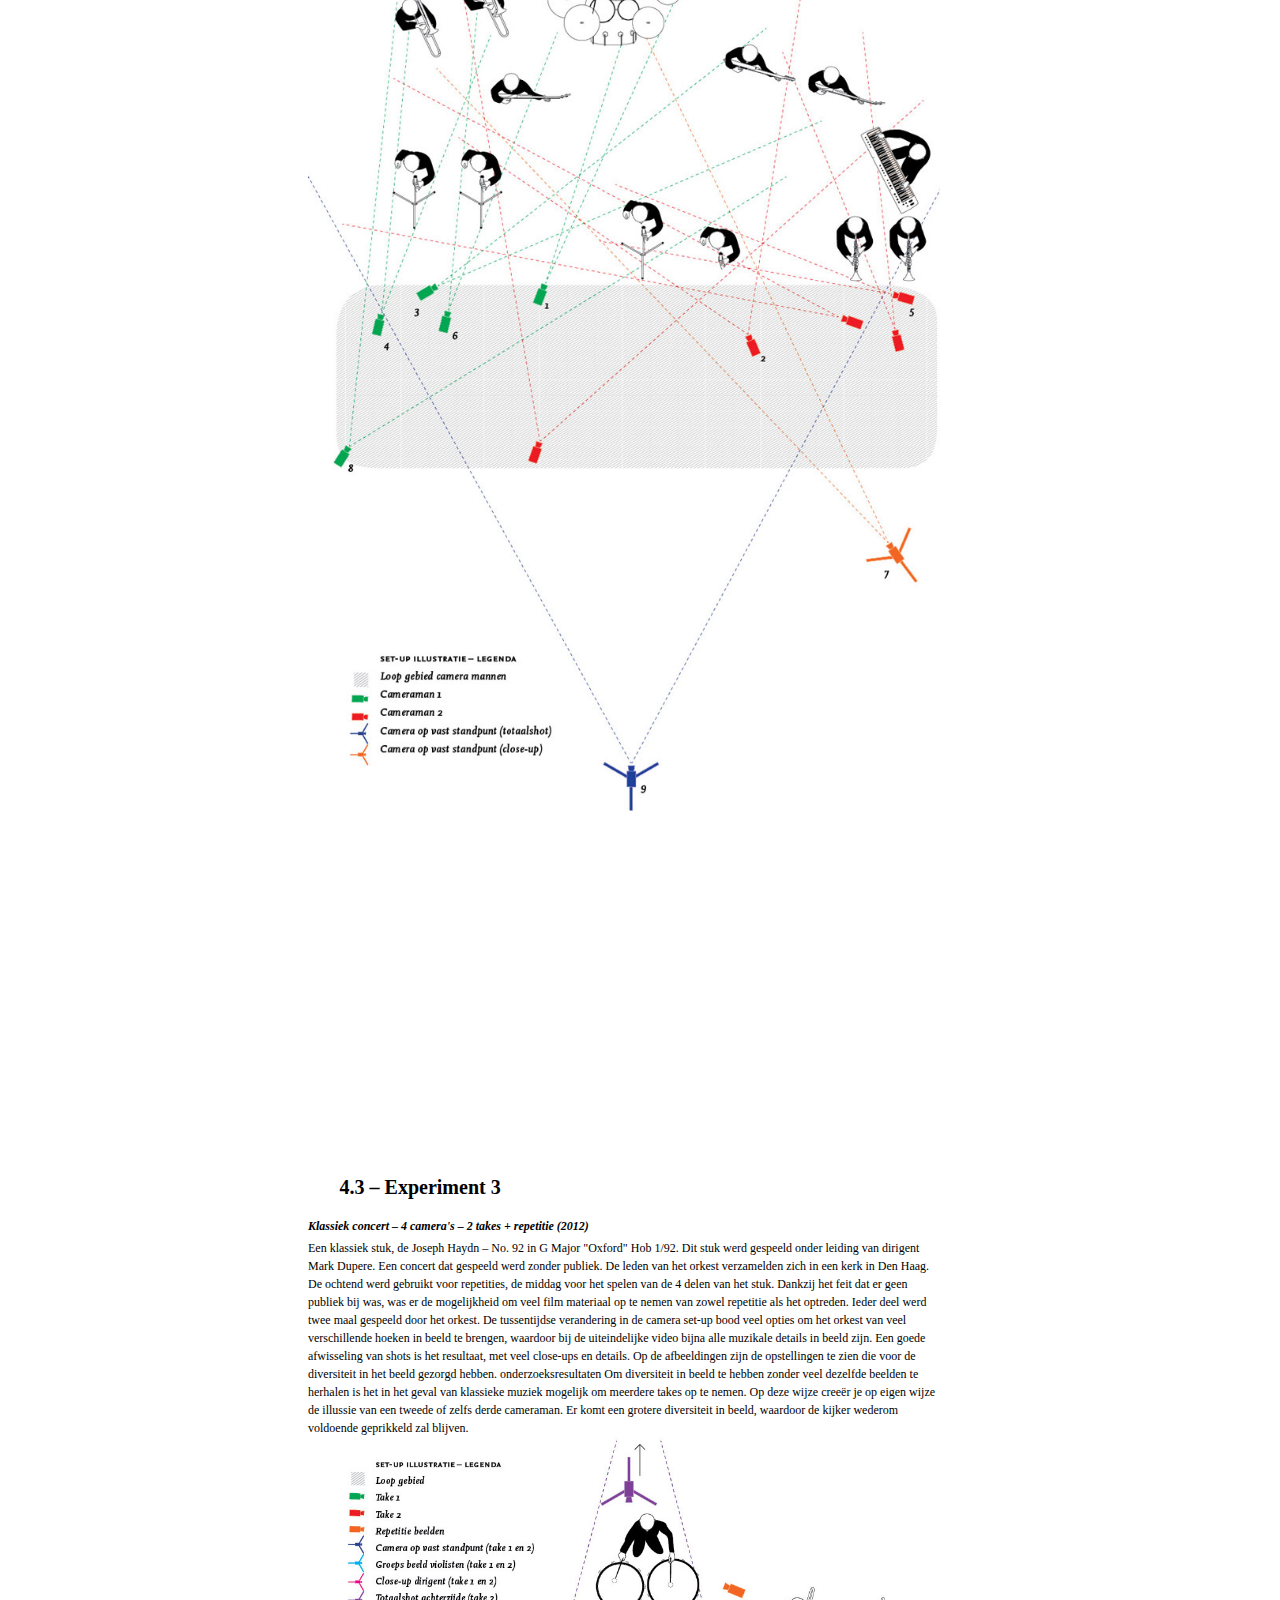
==== commit 9975d7ec: "Update 24-01" ====
--- a/index.html
+++ b/index.html
@@ -15,37 +15,43 @@
     </head>
     <body>
         <header>
-            <span name="top"><B>Point of View</B><br>Thesis by René Louter <br>KABK 2014-2015</span>
+            <span name="top"><B>Point of View</B><br>René Louter KABK 2014-2015</span>
         </header>
 
         
 
             <nav>
             <ul>
-            <li><h2>Which film-techniques can<br> be developed and used for<br> an optimal synchonisation<br> of image and sound?</h2></li><br>
+          
+                <li><b><a href="#Voorwoord">Voorwoord</a></b></li>
                 <li><b><a href="#introductie">Introductie</a></b></li>
                 <li><b>#1 - De definitie van beeld en geluid synchronisatie</b></li>
-                <li><a href="#hoofdstuk1a">Het beeld</a></li>
-                <li><a href="#hoofdstuk1b">Het geluid</a></li>
-                <li><a href="#hoofdstuk1c">De synchronisatie</a></li>
-                <li><a href="#hoofdstuk1d">Hoe beeld en geluid elkaar beïnvloed</a></li>
-                <li><b>#2 - De geschiedenis van muziekvideo</b></li>
-                <li><a href="#hoofdstuk2a">De oorsprong</a></li>
-                <li><a href="#hoofdstuk2b">Vroege voorbeelden
+                <li><a href="#hoofdstuk1a">1.1 Het beeld</a></li>
+                <li><a href="#hoofdstuk1b">1.2 Het geluid</a></li>
+                <li><a href="#hoofdstuk1c">1.3 Hoe beïnvloed beeld en geluid elkaar</a></li>
+                <li><b>#2 - Geschiedenis van muziekvideo</b></li>
+                <li><a href="#hoofdstuk2a">2.1 De oorsprong</a></li>
+                <li><a href="#hoofdstuk2b">2.2 Vroege voorbeelden
                 </a></li>
-                <li><b>#3 - Belangrijke elementen van beeld en geluid synchronisatie</b></li>
-                <li><a href="#hoofdstuk3a">Vormen van perceptie</a></li>
-                <li><a href="#hoofdstuk3b">Oogbeweging; werking en funtie</a></li>
-                <li><a href="#hoofdstuk3c">Oogbeweging tijdens scene kijken</a></li>
-                <li><a href="#hoofdstuk3d">Het Verwerken van Filmcuts</a></li>                
-                <li><b>#4 - Technieken voor opname</b></li>
-                <li><a href="#hoofdstuk4a">De vast te leggen informatie</a></li>
-                <li><a href="#hoofdstuk4b">Live-opname / Opname met meedere takes</a></li>
-                <li><a href="#hoofdstuk4c">Oogbeweging tijdens scene kijken</a></li>
-                <li><b>#5 - Technieken voor opname</b></li>
-                <li><a href="#hoofdstuk5a">Kraan</a></li>
-                <li><a href="#hoofdstuk5b">Steadycam</a></li>
-                <li><a href="#hoofdstuk5c">Sholderrig</a></li>
+                <li><b>#3 - Elementen die van invloed zijn op de beleving van muziekvideo</b></li>
+                <li><a href="#hoofdstuk3a">3.1 Oogbewegingen; werking en functie</a></li>
+                <li><a href="#hoofdstuk3b">3.2 Oogbewegingen tijdens het kijken naar scènes</a></li>
+                <li><a href="#hoofdstuk3c">3.3 Het Verwerken van Filmcuts</a></li>
+                <li><a href="#hoofdstuk3d">3.4 Camera-bewegingen</a></li>                
+                <li><b>#4 - Experimenten</b></li>
+                <li><a href="#hoofdstuk4a">4.1 Experiment – Pop concert</a></li>
+                <li><a href="#hoofdstuk4b">4.2 Experiment – Funk concert</a></li>
+                <li><a href="#hoofdstuk4c">4.3 Experiment – Klassiek concert</a></li>
+                <li><a href="#hoofdstuk4d">4.4 Experiment – Piano solo concert</a></li>
+                <li><a href="#hoofdstuk4e">4.5 Experiment – Barok Improvisatie</a></li>
+                <li><a href="#hoofdstuk4f">4.6 Experiment – Hard Rock concert</a></li>
+                <li><b>#5 - Gereedschappen</b></li>
+                <li><a href="#hoofdstuk5a">5.1 CameraKraan (jib)</a></li>
+                <li><a href="#hoofdstuk5b">5.2 Stbilisor</a></li>
+                <li><b>#6 - Conclusie</b></li>
+                <li><a href="#hoofdstuk6a">Conclusie</a></li>
+                <li><a href="#hoofdstuk6b">Abstract</a></li>
+                <li><a href="#hoofdstuk6c">Bronnen</a></li>
 
             </ul>
      
@@ -56,122 +62,98 @@
 
                 <p>
 
-        Nieuwe Onderzoeksvragen:<br>
-        1 – Welke camerabewegingen versterken de beleving van een concertopname. <br><br>
-
-2 – Welke camerabewegingen en cameraopstelling creëren genoeg beeld-diversiteit die van invloed zijn op de kijkers beleving van de muziek van een concertopname.<br><br>
-
-3 – Kunnen camerabewegingen en camera opstellingen een invloed hebben op hoe een concertopname ervaren wordt.<br><br>
-
-4 – Hebben factoren als camerabeweging en camera-opstelling een belangrijke invloed op hoe een kijker een concertopname beleefd.<br><br>
-
-5 – Welke camerabewegingen en beelduitkadering zorgen bij een concertvideo voor een optimale perceptie van de muziek.<br><br>
-
-6 – Camerabeweging, timing en beelduitkadering maken samen voor een optimale perceptie van de muziek van een concertopname.<br><br>
-
-7 – Wat is het nut van het bouwen van je eigen gereedschappen voor het maken van concertopnames.<br><br>
-
+ 
         <img src="image/H5-Steadycam-blue.jpg" width="196" height="348" alt="Alternate">
 
 		<section id="introductie">
 
         <br>
+
 
 
        
         
         <br> 
-                <h1><b>Introductie</b></h1>
-              A research about the moving image. The development of special techniques to ceate live-recording
-videos which give the impression have recorded by a camera team. Video's that make the viewer
-forget that he or she is looking at a screen. Without being interrupted or disturbed by unnecessary
-camera-movements or film-cuts. The research will describe the human perception, how eyes and ears
-function, and how these two senses funtion together.
-A large part of the thesis is dedicated to camera-movement. About how we preceive the moving image
-threw a screen. How our eyes deal with film-cuts and how our ears can influence what we see.
-The experimental chapter begins from making multiple camera set-ups. Diversity in the image and
-how it is created. To enforce the diversity in images I developed a camera-crane, a shoulder-rig, a
-steady-cam and an experimental object for recording 180º image.
-I have recorded many concerts, through many elements there is a big difference between the first and
-the last video. Elements like the camera set-up, camera movement, image diversity, number of filmcuts
-(speed) where adjusted constantly.
-Also an important factor is the preparation. To research the music and to know what exactly will happen
-on stage during a performance. This is shown by drawings and scetches.¶
+                <h1><b>Voorwoord</b></h1>
+              Mijn naam is René Louter, ik ben student grafisch ontwerpen aan de Koninklijke Academie van Beeldende Kunsten in Den Haag.  
+Voor deze scriptie ben ik mij gaan verdiepen in de productie van muziekvideo's, met name in het camerawerk en de montage. Ik heb voor dit onderwerp gekozen omdat ik als grafisch ontwerper altijd direct met het visuele bezig ben. Waar grafisch ontwerpen in veel gevallen bij het stilstaande twee dimensionale vlak blijft, gaat video net iets verder. De dimensie van tijd, wat beweging is, is direct gekoppeld aan het medium. Het maken van een muziekvideo ofwel videoclip is een voor de kijker onzichtbaar ontwerp- en constructieproces. Het ontwerp van een video is in het eindresultaat onzichtbaar wanneer het goed gedaan is. Ik ben onderzoek gaan doen naar de opstelling van meerdere camera's, naar verschillende camerabewegingen en het maken van een geschikte montage voor verschillende soorten muziek. Voor het maken van deze scriptie wil ik de volgende personen bedanken; Marjan Brandsma, Michel Hoogervorst, Dirk Vis, Frits Deys, en alle docenten die mij door de jaren heen hebben begeleid. Ik wens de lezer veel plezier met het lezen van mijn scriptie en hoop dat ik met deze scriptie de lezers' kijk op het onderwerp muziekvideo kan verrijken. ¶
+
+<br><br>
+René Louter<br>
+<a href="http://www.louterdesign.com"> www.louterdesign.com </a> <br>
+23/01/2015
+<br>
+
 </section>
 </p>
+        <br> 
+                <h1><b>Introductie</b></h1>
+             Vier jaar geleden kreeg ik het idee om een affiche op te hangen op het Conservatorium van Den Haag. Ik wist dat ik als grafisch ontwerpen wel wat zou kunnen betekenen voor de muzikanten, met betrekking tot het maken van hun cd covers, posters, logo's of websites. Al snel kreeg ik opdrachten van verschillende muzikanten. 
+In diezelfde tijd wilde ik graag meer met het medium film doen. Ik ben een leergierig persoon en houd ervan om verschillende disciplines te beheersen. Een logische volgende stap was een opname maken van een concert van één van de studenten. Ik had bedacht dat er minimaal twee camera's nodig zouden zijn om een live-opname te filmen, anders zou het een heel lang aaneengesloten en saai shot zijn. Toen besloot ik dus een tweede camera aan te schaffen. Op de link:  https://www.youtube.com/watch?v=If7KXacHOcE  is het resultaat te zien van mijn eerste live-concertopname. Hierdoor ben ik begonnen met het verkennen van concertfilms en live opnames en ben ik erachter gekomen dat het een complete wereld is, de wereld van de film en de illusie.
+
+Veelal wordt het kijken naar muziekvideo's als ontspannen bezigheid ervaren. De audio opname van de muziek is vaak het belangrijkste element van de video, het is de basis van de clip. Wat er in beeld gebracht wordt en de manier waarop dat gebeurt is waar deze scriptie over gaat. Het onderzoek beantwoord de volgende vraag: Welke camera-technieken versterken de beleving van een concertopname?
+Het eerste hoofdstuk geeft een definitie van beeld en geluid. Ik omschrijf waar het beeld uit bestaat en waar de muziek uit opgebouwd is, en hoe de twee elkaar beïnvloeden. En ook hoe dit het filmen beïnvloedt.
+Het tweede hoofdstuk beschrijft de oorsprong van de muziekvideo. Aan de hand van enkele voorbeelden wordt de relatief korte geschiedenis van de muziekvideo omschreven om de lezer beter te informeren. 
+In het derde hoofdstuk ga ik dieper in op de menselijke perceptie, de werking van onze ogen, oogbewegingen, camera-bewegingen en filmcuts. De elementen die een belangrijke rol spelen in muziekvideo en de ontwikkelingen door de tijd heen en hoe deze gegevens van invloed zijn op het filmen.
+In het vierde hoofdstuk geef ik aan de hand van verschillende experimenten de resultaten van mijn bevindingen weer. Op de digitale versie van de scriptie en op de bijgesloten DVD kunnen de video's bekeken worden. Er komen verschillende elementen aan bod, zoals het opstellen van 2, 3, 4 of 5 camera's op verschillende posities en opnames met meerdere takes. En tevens het op een passende manier in beeld brengen van het onderwerp. Een rock band of een klassiek orkest bijvoorbeeld, komen op een andere manier in beeld. Het vijfde hoofdstuk gaat over de zelf ontworpen en zelf gemaakte apparaten.
+Het zesde hoofdstuk is de conclusie, waar het antwoord op de onderzoeksvraag wordt gegeven en wordt onderbouwd.
+
+<h2>Onderzoeksvraag:
+Hoe kunnen filmtechnieken de kijkers' perceptie van de muziek in een videoclip versterken? </h2>
+
+</section>
+</p>
 
 		<section id="hoofdstuk1a"> 
 <br>
-<h1>#1 - De definitie van beeld en geluid synchronisatie</h1><br>
-<h2>Het Beeld<br> </h2>
-Beeld begint bij zicht, en zicht begint bij licht. Licht bestaat uit electromachnetische straling die waargenomen kan worden met het oog. De fysieke energie van licht wordt uitgedrukt in de golflengte van de staling. Het spectrum van golflengtes die de mens kan registreren is relatief klein, we noemen dit het 'visuele spectrum'. Het visuele spectrum is opgeboouwd uit alle kleuren die we kennen. Warme kleuren zoals rood en bruin bestaan uit langere golflengten en koelere kleuren zoals blauw en violet uit kortere golglengten. De kleuren die wij kunnen zien zijn de kleuren regenboog met alle tonen donker en licht. Wat wij ervaren als wit is iets dat alle kleuren licht weerkaats waardoor wij het als wit ervaren. Iets wordt als zwart ervaren als het alle kleuren van het licht absorbeerd.
-De opbouw van het oog bestaat grotendeels uit een mechanisme vergelijkbaar met dat van een camera. Het proces van de vertaling van het licht in het oog naar een visueel beeld in het brein is alleen veel gecompliceerder dan het proces van de camera. En daarbij kunnen er bij een camera gemakkelijk dingen verkeerd gaan, zoals de verkeerde lens, het afstellen van iso-waarden en andere technische instellingen die nodig zijn voor het juist bedienen van de camera. Het proces waarmee het oog een een object waarneemd en de hersenen het omzetten tot een beeld is vergelijkbaar met het processen van een computer. Er zijn veel verschillende gecompliceerde processen tegelijktijdig werkzaam.
-
+<h1>#1 - De definitie van beeld en geluid synchronisatie</h1>
+
+<h1>1.1 beeld</h1>
+Om dit onderzoek te onderbouwen begin ik met een korte uitleg over de belangrijkste elementen waar muziekvideo volledig van afhankelijk is, dat wat we met onze zintuigen kunnen registreren zoals het beeld en het geluid. Ik begin met een korte uitleg over het licht, de constructie van de camera, het oog, en het beeld op een scherm.
+
+<h4>Licht</h4>  
+Licht bestaat uit elektromagnetische straling die waargenomen kan worden met het oog. De fysieke energie van licht wordt uitgedrukt in de golflengte van de straling. Het spectrum van golflengtes die de mens kan registreren is relatief klein, we noemen dit het 'visuele spectrum'. Het visuele spectrum is opgebouwd uit alle kleuren die wij kennen. [1]
 
         <img src="image/H1-spectrum.jpg" width="196" height="348" alt="Alternate">
 
-
-   <br><br><b>De constructie van het oog</b><br>
-Een lichtstraal gaat door de cornia, de bolvormige transparante buitenste laag van het oog. Door deze bolle vorm wordt de lichtstraal gebogen waardoor deze via de pupil het oog binnenkomt. De grote van de pupil gaat samen met de hoeveelheid licht. Bij veel licht is de opening van de pupil klein, bij weinig licht word de pupil uiterst groot. Dit is bij een camera te vergelijken met het diafragma. Bij een tekort aan licht zullen visuele details niet meer geregistreerd worden, tot uiteindelijk kleur ook niet meer geregistreerd wordt en alleen de vormen overblijven, in grijswaarden. Bij een camera resulteerd een tekort aan licht in een ruis of een grove korrel in het beeld, op de lichtgevoelige film of tegenwoordig in de digitaal forografie op de CCD chip.
-Na de pupil vervolgt het licht zijn weg door de lens, die de lichtstralen buigt en scherpsteld op de achterzijde van het oog. 
-De uiteindelijke bestemming van het licht in het oog is op het netvlies. Hier wordt de lichtstraling omgezet in electrische pulsen voor de transmissie naar de hersenen. 
-Het netvlies is het deel van de oog waar zicht de staafjes en kegels zich bevinden. Dit zijn lichtgevoelige 'photografische' sensoren die een rol spelen in het ervaren van kleuren en scherpte in beeld. De staafjes (125 miljoen per oog) funtioneren voor het kijken met weinig licht, en de kegels (7 miljoen per oog) funtioneren bij het  onderscheiden van kleuren, ze zijn vooral werkzaam bij grotere lichtsterke. De hoogste concentratie van deze twee soorten cellen bevind zich in het midden van het oog, in de fovea. Dat is het deel waar onze focus ligt. Als we naar iets kijken, zetten we het focus-punt met oog- en nekbewegingen in het midden van het netvlies. 
-Voordat de visuele informatie bij het brein aankomt heeft het al verschillende fasen van prosessing doorgemaakt. De belangrijkste plaats voor het precessen van het beeld is de 'visuele cortex'  in het brein. Ons brein maakt een verbeelding van de visuele informatie van onze omgeving. Verschillende neuronen in de cortex worden door diverse beeldeigenschappen geprikkeld. Verschillende delen in het brein reageren op impulsen van verschillende systemen tegelijkertijd. Een systeem voor bijvoorbeeld het zien van vorm, een systeem voor kleuren, een systeem voor beweging, locatie en diepte of perspectief. Voor het herkenning van objecten, gezichten en het organiseren en groeperen van de visuele informatie zijn er andere delen in het brein werkzaam. Dit staat in verband met het geheugen en onze ervaring.<br>
+<h4>De constructie van het oog</h4>
+De opbouw van het oog bestaat grotendeels uit een mechanisme vergelijkbaar met dat van een camera. Het proces van de vertaling van het licht in het oog naar een visueel beeld in het brein is alleen veel gecompliceerder dan het proces van de camera. En daarbij kunnen er bij een camera gemakkelijk dingen verkeerd gaan, zoals de verkeerde lens, het afstellen van de lso-waarden en andere technische instellingen die nodig zijn voor het juist bedienen van de camera. Het proces waarmee het oog een object waarneemt en de hersenen het omzetten tot een beeld is vergelijkbaar met het processen van een computer. Er zijn veel verschillende gecompliceerde processen gelijktijdig werkzaam. [2]
+Bij een camera resulteert een tekort aan licht in een ruis of een grove korrel in het beeld, op de lichtgevoelige film of tegenwoordig in de digitaal fotografie op de CCD chip. Voordat de visuele informatie bij het brein aankomt heeft het al verschillende fasen van processing doorgemaakt. De belangrijkste plaats voor het processen van het beeld is de 'visuele cortex'  in het brein. Ons brein maakt een verbeelding van de visuele informatie van onze omgeving. Een systeem voor bijvoorbeeld het zien van vorm, een systeem voor kleuren, een systeem voor beweging, diepte of perspectief. Voor het herkennen van objecten, gezichten en het organiseren en groeperen van de visuele informatie zijn er andere delen in het brein werkzaam. Dit staat in verband met het geheugen en onze ervaring.[3] 
 
         <img src="image/H1-overeenkomst.jpg" width="291" height="213">
 
-   <br><br><b>Visuele muziek</b><br>  
-Het maken van muziek communiceert naast muzikale geluiden ook  visuele informatie, zichtbare elementen zoals handgebaren, lichaamsbewegingen en emoties op gezichten, tot aan de kleur van het instrument. Tot in laat 19e eeuw werdt muziek altijd direct ervaren in beeld en geluid. Men bevond zich in het bij-zijn van de optredende muzikanten. Pas later, met de introductie van verschillende technologie als radio en grammafoonspeler werdt muziek volledig gescheiden van de visuele informatie van de performance. Visuele informatie van een performance heeft een impact op hoe we de muziek waarnemen en ervaren. Gezichtsuitdrukkingen en lichaamstaal geeft informatie over de timing en aankondiging van verschillende muzikale elementen. Het kan juist de aandacht ergens op richten of juist de aandacht ergens vandaan trekken. Als de muzikant zijn muziek op deze manier weet over te brengen kan de muziek in meer detail ervaren worden. Een vergelijkbaar voorbeeld is; een spreker met een moeilijk verstaanbaar accent is slecht te verstaan over een telefoon, de perceptie en verstaanbaarheid gaat omhoog als er naast de audioopname ook beeld bij is. Bijvoorbeeld op een scherm, waar je de mondbewegingen erbij ziet. Dit geld ook voor muziek en het beeld mij de instrumenten. 
-
-   <br><br><b>Beeld op scherm</b><br>
-Een afbeelding op een scherm heeft als begrenzing de randen van het beeld. Het beeld van een scherm heeft een zeer lage resolutie ten opzichte van drukwerk. Om een afbeelding op een scherm te zien is er een resulutie nodig van 72dpi (dot's of pixel per inch). Tegenwoordig is die resolutie behoorlijk gestegen dankzij de introductie van de HD-schermen en HD-camera's. High Definition beeldschermen hebben en afmeting van 1920x1080 pixels. Video is fotografie gecombineerd met een tijdlijn. Door foto's in hoog tempo weer te geven ontstaat bewegend beeld, video of film. Dit afspeken heeft snelheid van 50, 29,7 of 25 frames per seconde (fps). Dan zijn er ook nog hoge snelheidscamera's die kunnen opnemen met 1000 tot 20.000 (fps).
-<br>
-
-
-        <img src="image/H1-spectrum.jpg" width="196" height="348" alt="Alternate">
-       
+
+<h4>Visuele muziek</h4>  
+Het maken van muziek brengt naast muzikale geluiden ook  visuele informatie, zichtbare elementen zoals handgebaren, lichaamsbewegingen en emoties over. Tot in het eind van de 19e eeuw werd muziek direct ervaren in beeld en geluid, men bevond zich namelijk in de directe omgeving van de optredende muzikanten. Pas later, met de introductie van verschillende technologieën zoals radio en platenspeler, werd muziek volledig gescheiden van de directe visuele informatie van de performance. Deze heeft een impact op hoe we de muziek waarnemen en ervaren. Gezichtsuitdrukkingen en lichaamstaal van de performers geven informatie over de timing en aankondiging van de verschillende muzikale elementen. Het kan juist de aandacht ergens op richten of juist de aandacht ergens vandaan trekken. [4]
+Als cameraman is het dus erg belangrijk om de muziek goed te kennen, om te weten welke details er zullen komen en vanuit welke hoek deze het beste in beeld kunnen worden gebracht.
+
+<h4>Beeld op scherm</h4>
+Een afbeelding op een scherm heeft als begrenzing de randen van het beeldscherm. Om een afbeelding op een scherm te zien is er een resolutie nodig van minimaal 72dpi (dots of pixels per inch). Tegenwoordig is die resolutie behoorlijk gestegen dankzij de introductie van de HD-schermen en HD-camera's. High Definition beeldschermen hebben een afmeting van 1920x1080 pixels en sinds kort is ook het retina scherm geïntroduceerd waarop bijna geen pixels meer te zien zijn met het blote oog. Als cameraman moet je er rekening mee houden dat het altijd 'landscape' gefilmd wordt, dus altijd een breed beeld. Het afspelen van de foto's heeft snelheid van 50, 29,7 of 25 frames per seconde (fps). 
+
+
 
 </section>        
 <section id="hoofdstuk1b"> 
 <br>
-<h2>Het Geluid</h2><br>
-Geluid bestaat net als licht uit golven die zich voortbewegen door de trilling van de lucht. Dit gebeurt bij snel vibrerende objecten, zoals bijvoorbeeld een snaar van een instrument. De vibratie drukt de lucht moleculen heen en weer. Het verschil in druk verspreid zich met veriërende snelheid in de vorm van geluidsgolven door een ruimte. De snelheid van de golf wordt beinvloed door de luchtvochtigheid en de temperatuur van de lucht. Bij lucht met een temperatuur van 20°C is deze snelheid zo'n 343 meter per seconde (of 1234,8 km/u).
-
-<br><br><b>De constructie van het oor</b><br>
-Her oor is het mechanisme waardoor de trilling wordt geregistreerd. Beginnende bij de oorschelp waarna het door de gehoorbuis naar het trommelvlies gaat. Het dun en uiterst gevoelige vlies geeft de trilling door verder het oor in, aan de hamer, het aambeeld en de stijgbeugel, drie botjes in het middenoor. Daarna vervolgd de trilling zich naar de 'basilar membrane' of het slakkenhuis het deel van het oor dat is gevuld met voeistof waarin gevoelige microscopische haartjes groeien die verbonden zijn aan zenuwen. Deze haartjes registreren de trilling en deze wordt omgezet in een impuls naar de auditieve cortex in de hersenen. In de auditieve cortex het deel van de hersenen waar de impuls van beide oren terecht komt en waar het omgezet wordt tot informatie die wij waarnemen. Het werkt op dezelfde wijze als de visuele cortex alleen wordt het geprikkeld door een andere stimuli.
-
-Wat we met onze oren waarnemen is het geluid. In dit onderzoek is dat het geluid van een muzikale performance. Melodie, ritme, tempo, volume, toonsoorten, klankkleuren en soms tekst het zijn allemaal facetten die gecomponeerd kunnen zijn tot een geheel in de vorm van mziek. 
-Muziek heeft een groot effect op de menselijke emotie en is overal in onze dagelijkse omgeving aanwezig, achtergrondmuziek in een supermarkt, film-soundtracks, iemand die een melodietje nurried tot een vogel die een lied fluit. Muziek heeft een opbouw, een structuur gemaakt door de artiest om een bepaalde emotie over te brengen. 
-
-
+
+<h1>1.2 Geluid</h1>
+
+Geluid bestaat net als licht uit golven die zich voortbewegen door trilling van lucht. Dit gebeurt bij snel vibrerende objecten, zoals bijvoorbeeld een snaar van een instrument. De snelheid van de golf wordt beïnvloed door de luchtvochtigheid en de temperatuur van de lucht. Bij lucht met een temperatuur van 20°C is deze snelheid zo'n 343 meter per seconde (of 1234,8 km/u). 
+
+<h4>Muziek</h4>
+Om de muziek te bestuderen is het belangrijk de verschillende elementen te onderscheiden waaruit de muziek is opgebouwd. De muziek heeft een grote invloed op de manier van het in beeld brengen van een performance of optreden. Het gaat om de camera-bewegingen die op een passende manier aansluiten bij de muziek, bijvoorbeeld door het aantal montages per minuut. 
+
+De melodie in de muziek is de lineaire of horizontale opbouw van de toonhoogte. Melodieën bestaan bijna altijd uit verschillende toonhoogtes welke worden aangegeven met de termen 'major' en 'minor'. Dit zijn de twee meest voorkomende toonsoorten in de westerse muziek.
+De kleurtoon van een geluid wordt gevormd door het instrument zelf. Een 'C' kan op de piano aangeslagen worden, maar diezelfde 'C' kan ook gezongen worden. Het is dezelfde toon maar de kwaliteit van het geluid, gemaakt door de snaar en hamer van een piano, verschilt sterk van het geluid dat door de stem gemaakt wordt. De toon wordt gevormd door een set karakteristieke patronen welke overtonen worden genoemd. Ieder instrument en elke stem heeft zijn eigen unieke klankkleur.
+Ritme is het tijdselement wat ook wel de 'beat' genoemd. Het ritme van de muziek wordt voor een belangrijk deel bepaald door de stiltes die tussen de noten vallen. Er worden verschillende tempi gebruikt, van Largo en Andante wat uiterst langzaam is, tot Allegro en Presto waarbij de muziek zeer snel uitgevoerd wordt. 
+De dynamiek heeft te maken met het volume van de muziek. Er kan een laag volume of weinig geluid worden gebruikt wat pianissimo wordt genoemd, maar er kan ook met veel volume gespeeld worden wat fortissimo genoemd wordt. Andere termen zijn 'crescendo' waarbij het volume geleidelijk wordt verhoogd, en 'diminuendo' of 'descrendo' bij een geleidelijke afname van het volume.
+
+In het montageproces van een muziekvideo zijn bovengenoemde elementen zeer belangrijk met betrekking tot de wisselsnelheid en de duur van de shots. 
 
         <img src="image/H1-oor.jpg" width="291" height="213">
 
 
 
-
-<br><br><b>Ritme</b><br>
-Om de muziek te bestuderen is het belangrijk de verschillende elementen te onderscheiden waaruit de muziek is opgebouwd. Het ritme is het element van 'tijd' in de muziek. Waarop je met je voet mee kunt tappen, ook wel de 'beat' genoemd. Het ritme betaat uit factoren als duratie; de duur van een geluid of stilte. Voor de aanduiding van het tempo worden verschillende Italiaanse termen gebruikt. Van uiterst langzaam tot aan heel snel zijn dit; Largo (langzaam), Adagio, Andante, Moderato, Allegro en Presto (zeer snel). Dan is er voor het ritme ook nog de factor meter. Duple Meter, Triple Meter and Quadruple Meter. Dat is het petroon van het tempo. Enkele andere termen in ritme aanduiding zijn 'Syncopation' een 'off-beat' accent, 'Ritradando' voor een vertraging en 'Accelerando' voor een versnelling van het tempo en als laatste 'Rubato' voor het vrij veranderen van de snelheid van het ritme.
- 
-<br><br><b>Dynamiek</b><br>
-De muziekale aspecten die relateren aan het volume van de muziek vallen onder de dynamiek van de muziek. Ook hier zijn de termen in het Italiaans. Van laag naar hoog volume: pianissimo (zeer weinig geluid), piano, mezzo-piano, mezzo-forte, forte, fortissimo (zeer veel geluid). Andere termen zijn 'cresendo' voor een geleidelijke verhoging van het volume, 'diminuendo' of 'decressendo' voor een geleidelijk afname van het volume of het 'accent' voor het in vloume accentureren van een noot.
-
-<br><br><b>Melodie</b><br>
-De melodie is de lineare/horizontale opbouw van de 'pitch' of toonhoogte. Een woord gebruikt om de hoogte of laagte van een toon aan te geven. Melodien bestaan vaak uit verschillende toonsoorten, zoals bijvoorbeel 'major' of 'minor'. Deze zijn de twee meest voorkomende in de westerse muziek. Melodiën kunnen omschreven worden als 'conjunct' voor gemakkelijke te zingen of te spelen melodiën en 'disjunct' voor complexere melodiën.
-
-<br><br><b>Harmonie</b><br>
-De verticale opbouw van de pitch. De harmonie bevind zich in het combineren van verschillende tonen in de vorm van accorden. Verschillende patronen van accorden wordt 'chord progression genoemd.
-
-<br><br><b>Kleurtoon</b><br>
-De kleurtoon van een geluid wordt gevormd door het instrument zelf. Een 'C' noot kan op de piano aangeslagen worden, maar diezelfde 'C' kan ook gezongen worden. Het is dezelfde toon, maar de kwaliteit van het geluid gemaakt door de snaar en hamer van de piano verschild sterk met het stemgeluid, vanuit de keel. De toon wordt gevormd door een set characteristieke patronen, overtonen. Ieder instrument en stem krijgt hierdoor zijn eigen unieke 'toonkleur' of 'timbre'. Dit is te vergelijken met hoe een schilder met zijn kleuren op het doek om verschillende effecten te bereiken. In een orkest wordt hier veel gebruik van gemaakt, door het mengen van verschillende stemmen en instrumenten kan iets bijvoorbeeld heel donker en vol klinken, of juist helder en scherp. De meest zuivere toon is die van een stemvork of pitch-fork.
-
-<br><br><b>Tekstuur</b><br>
-De tekstuur van de muziek refereerd aan verschillende individuele muzieklijnen en de relatie tussen deze. De opbouw van het aantal stemmen of melodiën. In de eenvoudigste vorm heet dit 'monophonisch', één noot tegelijk, geen harmonie en geen tweede stem. Homophonisch bestaat uit twee stemmen, bijvoorbeeld een melodie en een bas-lijn. Als er meerdere melodiën tegelijkertijd gespeeld worden heet dit 'polyphonisch'. De ingewikkeldere vormen zijn 'canon' of 'fugue' met soms drie, vier, vijf of meer melodiën die tegelijk spelen. Deze manier van muzieknotatie heet 'counterpoint'
-
-<br><br>Het is vanzelfsprekend dat we horen van geluid een eenvoudig proces is en slechts een van onze zintuigen gestimuleerd wordt.  Bij muziek worden er allerlei processen geactieveerd. De bron van de muziek vormd het bijbehorend beeld. Dit wordt door de ogen waargenomen en is voor de visuele waarneming. Samen vormen de auditieve en visuele informatie een synchronisatie. Bij muziekvideo's komen beide samen en hierdoor word een beleving van muziekfilm een cross-modal ervaring. Ook wel audio-visueel genoemd.
-
-
-
         <img src="image/H3-Audio-daniel.jpg" width="196" height="348" alt="Alternate">
 
 
@@ -182,324 +164,465 @@
 <section id="hoofdstuk1c"> 
 <br>
 
-	<h2>De Synchronisatie</h2><br>
-Visuele sensatie leid vaak tot een indrukwekkendere perceptie van de muziek. Deze beeldinformatie bestaat uit vorm, kleur, timing en beweging. Het perceptie systeem van de mens gebruikt verschillende zintuigen, die nodig zijn om de omgeving in kaart te brengen. In het geval van een performancevideo bestaan de hoofdelementen uit het beeld van de performer en het geluid van het instrument.
-Voorbeelden van synchronisatie zijn in film, video, e.d.: het gelijk laten lopen van beeld en geluid.
-Televisiebeelden: de beelden die door een televisietoestel worden weergegeven moeten gelijk lopen met de ontvangen beelden anders worden de ontvangen beelden niet op de goede plek op het tv-scherm getoond. Vergelijkbare synchronisatie vindt plaats bij computerschermen.
-Fotocamera en flits: het gelijktijdig met het openen van de sluiter laten afgaan van de flits wordt flitssynchronisatie genoemd.
-Synchronisatie in muziekfilm is de samenhang en versterking van de muzikale acenten die klinken in de muziek en hun verschillend bijpassend beeld wat zich aan onze ogen voordoet, hetgeen waar we naar kijken. In sommige gevallen is het de artiest die zelf aangeeft waar de luisteraar/kijker zijn aandacht op dient te vestigen.  In het geval van film de rechthoekige uitkadering van het beeld dat aan de betreffende camera voorbij komt. Het is een combinatie van montage en camerawerk wat bepaald voor de kijker wat deze op zijn netvlies krijgt. Het object binnen performance film is veelal een portret, een close-up van een bespeeld instrument, een totaalshot van de optredend artiest vanuit een bepaald standpunt of perspectief.  
-Synchronie in dit geval is als de visuele informatie op het scherm overeenkomt met de auditieve informatie van de muziek. Factoren van beeld zoals de snelheid van camerabewegingen en lengte van shots en transitie's gaan samen met de muziekale elementen. Ritme, tempo en genre zijn bepalend voor passende synchronisatie van beeld en geluid.
-<br><br>
-Synchronisatie ontstaat wanneer er verschillende processen parallel aan elkaar werken en elkaar versterken om een gebeurtenis als een sensatie te ervaren. Dit gebeurt altijd wanneer er meerdere lagen van informatie aan elkaar gekoppeld worden. Geluid of muziek wordt indrukwekkender ervaren in combinatie met bewegend beeld. Als we van twee verschillende zintuigen, zoals oren en ogen een stimuli krijgen zal het brein proberen een verbinding te leggen tussen de twee.
-
-</section>        
-<section id="hoofdstuk1d">
-<br>
-
-<h2>Hoe beeld en geluid elkaar beïnvloed </h2><br>
-
-Het kijken van een performance is soms live maar in de meeste gevallen wordt het ervaren door een technisch medium zoals radio, televisie, computer of Ipod. De technologische omvang van een medium en het genre spelen een rol bij elementen als editing en het registreren van viseule en auditieve informatie. Een muzikale performance wordt op een andere manier ervaren met gefilmd beeld erbij, dan enkel beluisterd vanaf de radio. 
-
-Het genre heeft een balangrijke rol op het bebied van perceptie. Onder het genre verstaan we een repetitie van één of meerdere (vaak technische) elementen. Een herhaling van iets vindt plaats binnen verschillende groepen en/of verschillende culturen. Er wordt iets herhaald en herkent en het wordt gecategoriseerd als iets van hetzelfde. Genre kunnen ver uiteenlopen. Binnen muziek kennen we genre's als Rock, Jazz, Klassiek, maar een genre kan ook zijn, een treinreis, een voetbalwedstrijd, een telefoongesprek. Een genre gaat altijd samen met technologische aspecten. Een genre kan een bepaald timbre of ritme hebben, of gepaard gaan met verschillende emoties. Als voorbeeld heavy metal muziek, dit genre is afhankelijk van de klankkleuren van de muziek, het rauwe distortion geluid van de electrische gitaren is een essentieel element voor het bepalen van het genre. Dezelfde accorden en melodien en zang kan ook gespeeld worden op klassieke instrumenten, zoals op de cello en op de viool maar zou dan niet onder het genre 'metal' gecategoriseerd worden. Bij de categorisering van vastgelegde film van de verschillende genre's muziek zijn duidelijke overeenkomsten te vinden met de tempo van de muziek en de bewegingssnelheid van de camera en het aantal film-cut's. Dit zijn visuele elementen van een performance die bepalend zijn voor het representeren en overtuigen van een bepaald genre.
-
-In de directe omgeving met de bron van de muziek (de muzikant), zonder gebruikte media als tv of Ipod brengt met zich mee dat de kijker direct in verbinding staat met de performend artiest. Oog contact, lichaams- en hand bewegingen, gezichtsuitdrukkingen komen direct via de ogen binnen als visuele informatie. Gezichtsuitdrukkingen van een artiest ontstaan en worden geacteerd. Ze ontstaan wanneer de muziek gespeeld en beleefd wordt door de artiest. Bij een 'zwaar' langzaam minor stuk kan er weinig of zelfs een trieste emotie op het gezicht van de performer verschijnen. Bij een hoog tempo in Major D, worden de wenkbrouwen hooggehouden en de mondhoeken tot een 'lichte' glimlach gebogen. Zo kunnen artiesten gezichtsuitdrukking gebruiken voor communiceren van de betekenis of intensie van het struk, of het gevoel communiceren van hun eigen interpretatie. Weer andere gezichtsuitdrukkingen en lichaamsgebaren worden gebruikt om muzikale elementen aan te geven. Zowel aan andere meespelende muzikanten als aan het pubiek. Om een verwachting te scheppen, eraan te voldoen met een climax, of juist te verrassen. De emotie op het gezicht kan volledig veranderen als de muziek veranderd van consonace naar disonance. Om de perceptie van de luisteraar te versterken worden emotie's van performers soms ook gedramatiseerd. Voor een optimale perceptie van de performance zijn aandacht en betrokkenheid met de artiest van het grootste belang. Het volledige visuele voorkomen van de artiest heeft dus een grote impact op onze perceptie van de muziek. Dit heet 'bias'. Om deze reden houden sommige orkesten en professionele ensemble's in de eerste ronde 'blinde' auditie. Dus alleen de muziek, zonder visuele presentatie die de perceptie onvermijdelijk beïnvloed. Deze manier werdt ook in het televisieprogramma 'The voice of Holland' gebruikt. Waarin de juri-leden met de rug naar de auditerende kandidaat gekeerd zaten en zich omkeerde als zij overtuigd waren van de muzikale kwaliteit.
-
-</section>        
+	<h1>1.3 – Hoe beeld en geluid elkaar beïnvloeden</h1>
+    Een visuele sensatie leidt tot een meer indrukwekkende perceptie van het geluid. De beeldinformatie bestaat uit vormen, kleuren en bewegingen.  Een concert-video is de combinatie van camerawerk en montage welke bepalend zijn voor wat de kijker te zien krijgt. Dit betaat uit een portret van de artiest, een close-up van een instrument, een totaal-shot van de hele band of een shot van het publiek. Andere factoren zijn  de snelheid van camera-bewegingen en hoe vaak en snel er in de film geknipt wordt.  Het knippen van het beeld bedoel ik een overgang van het beeld van één camera naar de ander. Dit heet ook wel transitie. Dit gaat vaak samen met het genre, het ritme of de snelheid van de muziek.
+Als we van twee verschillende zintuigen, zoals oren en ogen een prikkel krijgen zal het brein altijd proberen een verbinding te leggen tussen de twee.
+
+</section>        
+
 <section id="hoofdstuk2a">
 <br>
 
 <h1>#2 - De geschiedenis van muziekvideo</h1><br>
-<h2>De Oorsprong</h2><br>
-
-Er bestaat onduidelijkheid over de uitvinding van de eerste motion-camera apparatuur. Rond 1890 waren meerdere personen bezig met het ontwikkelen van filmcamera's. De broers Auguste en Louis Lumeire hebben de eerste echte film in premiere gebracht, een film bestaande uit zeer lange shots gefilmd vanaf een tripod. In eerste instantie werdt de uitvinding niet gezien als iets dat commerciele waarde zou hebben. Er werdt niet in geloofd en gedacht dat de kijker snel verveeld zou raken door het kijken naar een geprojecteerde afbeelding. Buiten konden ze tenslotte de realiteit zien 'the real thing'. Al snel werdt duidelijk dat het nieuw ontdekte medium in staat was zijn publiek een andere werkelijkheid te laten beleven. In 1902 mixte Edwis Porter ware beelden van de brandweer met geregiseerde en gedramitiseerde opgenomen beelden. Dit werdt uitgevonden door simpelweg fragmenten vanuit verschillende momenten in de tijd en verschillende lokaties te monteren tot een stuk film. Film en televisie (the moving image) is het medium van de 20ste eeuw. Met zijn mogelijkheid de werkelijkheid te documenteren en te manipuleren. Dankzij de film is er een hele nieuwe wereld ontstaan. Zodoende begon men later scene's te maken waarbinnen de camera positie zich d.m.v. een film-cut verplaatst. De kijker van de film maakte zelf de link met de plotse verplaatsing van de camera. De camera is het oog van de kijker.
+<h1>2.1 – de Oorsprong</h1><br>
+
+
+Rond 1890 waren meerdere personen bezig met het ontwikkelen van filmcamera's. De broers Auguste en Louis Lumière hebben de eerste echte film in première gebracht, een film bestaande uit zeer lange shots gefilmd vanaf een tripod (statief). In eerste instantie werd de uitvinding niet gezien als iets dat commerciële waarde zou hebben. Er werd niet in geloofd en men dacht dat de kijker snel verveeld zou raken door het kijken naar een geprojecteerde afbeelding. Buiten konden ze tenslotte de realiteit zien 'the real thing'. Al snel werd duidelijk dat het nieuw ontdekte medium in staat was zijn publiek een andere werkelijkheid te laten beleven. 
+
+<br><br>
+
+In 1902 mixte Edwin S. Porter ware beelden van de brandweer met geregisseerde en gedramatiseerde opgenomen beelden. Dit werd uitgevonden door simpelweg fragmenten vanuit verschillende momenten in de tijd en verschillende locaties te monteren tot een stuk film. Film en televisie (the moving image) is het medium van de 20ste eeuw. Met zijn mogelijkheid de werkelijkheid te documenteren en te manipuleren. Dankzij de film is er een hele nieuwe wereld ontstaan. Zodoende begon men later scènes te maken waarbinnen de camera positie zich d.m.v. een transities verplaatst. De kijker van de film maakt zelf de link met de plotse linge verplaatsing van de camera. De camera is het oog van de kijker.
+
+
 
 </section>        
 <section id="hoofdstuk2b">
 <br>
 
-<h2>Vroege voorbeelden </h2>
-<br><b>In 1895</b> werdt de eeerste muziekvideo opgenomen in Thomas Edisons' Studio. Het werdt gemaakt voor een Kinetophone. Een apparaat ontwikkeld in het lab van Thomas Edison kon moving images afspelen en was tevens uitgerust met een phonograph, voor het produceren van geluid. De uitvinder van het apparaat is William Dickson. De opname bestaat uit een kort stuk video met Dickson zelf op de viool en ernaast twee dansende mannen. Dze film is getiteld "Dickson Experimental Sound Film" en is te vinden op Youtube.<br><br>
-
-<iframe width=“280” height="315" src="http://www.youtube.com/embed/Y6b0wpBTR1s" frameborder="0" allowfullscreen></iframe>
-<br><br>
-
-Sound–on–film luidt het tijdperk van muzikale shorts. In april 1923 , New York City's Rivoli Theater presenteerde de eerste bewegende beelden met geluid–op–film, een systeem dat films en hun soundtracks gesynchroniseerd. ('The Jazz Singer', de eerste full-length talkie in de filmgeschiedenis, de première was in 1927 en maakte gebruik van dezelfde technologie) Veel vroege sound-on-film producties gekenmerkt vaudeville sterren, opera zangers, bands en andere populaire muzikanten; bekende als muzikale shorts, werden deze clips voor speelfilms tot ver in de jaren 1940 speelde. Later, tijdens de jaren 1950, maakte musikale shorts een comeback als vulstof footage tussen televisiefilms.
-
-<br><br><b>1925</b>
-Het publiek leren hoe de stuiterende bal te volgen. Een jaar na hun geanimeerde sound-on-film serie getiteld "Song-Car Tunes " debuteerde broers Max en David Fleischer met een cartoon van een stuiterende bal, die sprong over teksten - Deze bal moedigde aan tot  meezingen in het theater. Muzikale cartoons met stuiterende ballen werden later elementen in vele kinder tv-programma's. 
-Andere voorbeelden van muziek-video zijn Oskar Fischinger, hij noemde het 'visual music'. Zijn werk bestond uit veel verschillende technieken, het handmatig maken van frames en deze snel achter elkaar afspelen. Heel erg kleurrijk en experimenteel werk.
-
-<br> <br>
+<h1>2.2 Vroege voorbeelden </h1>
+
+<b>In 1895</B> werd de eerste muziekvideo opgenomen in Thomas Edisons' Studio. Het werd gemaakt voor een Kinetophone. Een apparaat ontwikkeld in het lab van Thomas Edison kon moving images afspelen en was tevens uitgerust met een phonograph, voor het produceren en vastleggen van geluid. De uitvinder van het apparaat is William Kennedy Dickson. De opname bestaat uit een kort stuk video met Dickson zelf spelend op de viool en ernaast twee dansende mannen. Deze film is getiteld "Dickson Experimental Sound Film"<br><br>
+
+<iframe width="560" height="315" src="http://www.youtube.com/embed/SwIcRSvQ_TY?list=PLXcDQm-Ns21luXMGXyV6V3Qb8kqsRs6HZ" frameborder="0" allowfullscreen></iframe>
+<br><br>
+
+<b>1925</b> Het publiek leren hoe de stuiterende bal te volgen. Een jaar na hun geanimeerde sound-on-film serie getiteld "Song-Car Tunes" debuteerde de broers Max en David Fleischer met een cartoon van een stuiterende bal, die sprong over teksten – Deze bal moedigde aan tot meezingen in het theater. Andere voorbeelden van muziek-video zijn Oskar Fischinger, hij noemde het 'visual music'. Zijn werk bestond uit veel verschillende technieken, het handmatig maken van frames en deze snel achter elkaar afspelen. 
+
+<br><br>
+
+<b>1940</b> Disney produceerde de film 'Fantasia' Een animatiefilm op verschillende beroemde klassieke stukken muziek. Andere bekende animaties op muziek zijn de bekende 'Silly Symponies' en Warner Brothers' 'Looney Tunes', ook op klassieke muziek. 
+
+<br><br>
+
+<b>1959</b> The Big Bopper introduceert de term 'muziekvideo'. Volgens sommige muziek historici is zanger en songwriter Jiles Perry Richardson, die bekend stond als The Big Bopper, de eerste persoon die de uitdrukking 'muziekvideo' gebruikt in 1959 in een interview met een Brits magazine. 
+
+<br><br>
+
+<b>1960</b> The Beatles benutten de kracht van de film om hun platen op de markt te zetten en zich te uiten als visueel kunstenaars. Naast de hoofdrol in full-length videoclips zoals 'Help' en 'A Hard Day's Night' namen de Fab Four tientallen promotionele clips op, sommige in verhalende vorm en andere bestonden grotendeels uit psychedelische beelden. Veel rock en roll bands uit de 60-er en 70-er jaren volgden hun voorbeeld. 
+
+<br><br>
+
+<b>1974</b> Australië's 'Countdown' en 'Sounds'.
+Deze twee tiener–georiënteerde muziekprogramma's gingen in 1974 in Australië in première. Beide vertoonde voornamelijk videoclips. De shows hadden al snel een trouwe aanhang, het format breidde zich snel uit naar andere landen wereldwijd.
+
+<br><br>
+
 <iframe width="420" height="315" src="http://www.youtube.com/embed/06DSmvgoyqE" frameborder="0" allowfullscreen></iframe>
 <br><br>
 
-<br><br><b>1940</b> 
-Disney produceerde de film 'Fantasia' Een animatiefilm op verschillende beroemde klassieke stukken muziek. Andere bekende animaties op muziek zijn de bekende 'Silly Symponies' en Warner Brothers' 'Looney Tunes', ook op klassieke muziek. Dit zijn in feite allemaal muziekvideo's.
-
-<br><br><b>1940-1946</b>
-Soundies zorgen voor munten in jukeboxen in de Verenigde Staten. Directe voorlopers van de muziekvideo, soundies zijn drie minuten films met muziek en dansvoorstellingen, ontworpen voor weergave op een jukebox–achtige projectieapparaten te vinden in barren, restaurants en andere openbare ruimten. Veel van de grootste talenten van de era, van jazz zangers en swing dansers naar kamer muzikanten en comedians waren te zien op de clips. Een andere vorm van visuele jukebox is bekend als de Scopitone, deze is ontstaan ​​in Frankrijk in de late jaren 1950 en genoten van enkele korte succes in Europa en de Verenigde Staten.
-
-<br><br><b>1959</b>
-The Big Bopper introduceerd de term 'muziekvideo'. Volgens sommige muziek historici is zanger en songwriter Jiles Perry Richardson, die bekend stond als The Big Bopper, de eerste persoon die de uitdrukking 'muziekvideo' gebruikten in 1959 in een interview met een Brits magazine. (Richardson stierf datzelfde jaar in het vliegtuigongeluk waarbij ook Buddy Holly en Ritchie Valens omkwamen.) Chantilly Lace, de zanger is ook gecrediteerd met het maken van enkele van de vroegst bekende rock video's in 1958.
-
-<br><br><b>1960</b>
-The Beatles benut de kracht van de film om hun platen op de markt te zetten en zich te uiten als visueel kunstenaars. Naast de hoofdrol in full-length functies zoals 'Help' en 'A Hard Day's Night', de Fab Four namen tientallen promotionele clips voor ze op - sommige met verhalen en anderen grotendeels uit psychedelische beelden - die werden uitgezonden in hun geboorteland Engeland en wereldwijd. Veel rock en roll bands van de late jaren 1960 en 1970 volgden het voorbeeld, het vrijgeven van steeds geavanceerdere promo films die de line-up gedeeld met live optredens op televisie uitgezonden muziek variete.
-
-<br><br><b>1974</b>
-Australië's 'Countdown' en 'Sounds'.
-Twee wekelijkse tiener–georiënteerde muziek programma's gaan in première in Australië in 1974. Beide vertoonde voornamelijk muziekvideo's. De shows hadden al snel een trouwe aanhang, het formaat breide zich uit naar andere landen in de wereld. In 1978, drie jaar voordat MTV in de ether zal gaan, begon het Amerikaanse programma 'Video Concert Hall'. Zij toonde dagelijks enkele uren unhosted muziekvideo's op de Amerikaanse televisie.
-
-De tweedeling
-
-Om bands en groepen te promoten werden optredens gefilmd en gemonteerd tot muziekvideos. Het doel van de muziekvideo is het verkopen van de muziek en het laten oplopen van de verkoopcijfers. 
-
-De muziek-videoclips zoals we die vandaag kennen zijn korte films met muziek als basis. Deze vorm is ontstaan in het jaar 1979, doordat de televisie zender MTV (Music Television) als pionier de clip van The Buggles' 'Video Killed The Radio Star' uitzond. Een zender met als hoofdingrediënt muziekvideo's die afgespeeld werden, gepresenteerd door een VJ, een video-jocky. De video's werden benoemd met termen als 'illustrated song', 'filmed insert', 'song video', 'rock video' en 'promotional clip'. Het zijn video's waar een verhaal mee uitgebeeld wordt of verschillende scene's die aansluiten bij de muziek of tekst van een lied.
-
-Muziekvideo's zijn op te delen in 2 hoofdgroepen. De eerste is een performance clip, waarin de artiesten bezig zijn met het maken van de muziek, met instrumenten, gezichten, en allerlei details vormen het beeld. De performance clip kan zowel geregisseerd opgenomen worden als live op het podium. De tweede groep is de conceptuele clip. De muziek wordt dan op een creatieve manier vertaald in beeld aansluitende bij het verhaal, bij de tekst van het lied of in andere gevallen een volledig artistieke interpetatie van een video artiest. Voor veel muziekvideo's wordt een een mix gebruikt van de twee. Dan worden de twee afwisselend afgespeeld. Een conceptueel verhaal met tussendoor shots van de performer.
+
+<h1>2.3 – tweedeling</h1>
+
+Om bands en groepen te promoten werden optredens gefilmd en gemonteerd tot muziekvideo's. Het doel van de muziekvideo is het verkopen van de muziek en het laten oplopen van de verkoopcijfers. 
+
+De videoclips zoals we die vandaag kennen zijn korte films met muziek als basis. Deze vorm is ontstaan in het jaar 1979, doordat de televisie zender MTV (Music Television) als pionier de clip van The Buggles' 'Video Killed The Radio Star' uitzond. Een zender met als hoofdingrediënt videoclips, gepresenteerd door een VJ, een Video–Jocky. De video's werden benoemd met termen als 'illustrated song', 'filmed insert', 'song video', 'rock video' en 'promotional clip'. Het zijn video's waar een verhaal mee uitgebeeld wordt of verschillende scènes die aansluiten bij de muziek of tekst van het lied.
+
+Muziekvideo's zijn op te delen in twee hoofdgroepen. De eerste is een performance clip, waarin de artiesten in beeld zijn. De performance clip kan geregisseerd opgenomen worden of als live-concert op het podium. De tweede groep is de conceptuele clip. De muziek wordt dan op een creatieve manier vertaald in beeld aansluitende bij het verhaal of bij de tekst van de muziek. Voor veel videoclips wordt een mix gebruikt van de twee. Dan worden de twee afwisselend afgespeeld. Een conceptueel verhaal met tussendoor shots van de performers.
 
 
 </section>        
 <section id="hoofdstuk3a">
 <br>
-<h2>Vormen van Perceptie</h2><br>
-
-Er zijn verschillende factoren die onze perceptie beinvloeden. Herkenning, mening, emotie, omgeving en andere invloeden spelen hierin een rol. Het perceptie systeem van de mens bestaat uit verschillende zintuigen die ieder een andere element registreren, zoals zicht, geluid en gevoel. Van fysieke vormen uit onze omgeving wordt dankzij verschillende mechanismes en koppelingen in onze hersenen van verschillende lagen, zintuigelijk waargenomen informatie, een 'beeld' gecreerd in on onze hersenen. Dit beeld is dus een representatie van het fysieke object. Het beeld wat in onze hersenen gecreerd wordt noemen we het waarneembaar-object. Een subjectieve representatie van een fysiek object is gebaseerd op zintuigelijke hypothese. Er zijn verschillende factoren waaruit dit subjectief gevormende beeld uit ontstaat.
-
-In de illustratie (fig 1.) geeft het model weer van een multi-zintuigelijk waarneembaar object.
-Een multi-zintuigelijk waarneembaar object kan gezien worden als een combinatie van enkelvoudig waarneembare elementen die aan elkaar gekoppeld worden door neuroon-verbindingen in de hersenen. Verschillende preceptie strategien werken parallel aan elkaar. De drie belangrijkste zijn intuitieve strategiën. 'Kruis-zintuigelijk verbinding' is het onderscheiden van bijv. beeld en geluid. 
-'Iconisch verbinding' is de reflexie op de waargenomen stimuli. De identificatie met het object of de persoon. 
-'Semantische verbinding' is de semantiek of de betekenisgeving. Het doel van iets, en het onderscheid maken tussen de kern van een begrip en de "grijze zone" er omheen.
-De kwaliteit van het waargenomen object wordt alleen ervaren door de persoon zelf. De verschillende kwaliteiten van een specifiek object heten samen 'qualia'. Voor een muzikale performance zijn de algemene qualia; het geluid van de muziek, het zien van de bewegingen, het voelen van emotie's.
-Naast het alleen maar stimuleren van de zintuigen wordt het beeld van het waargenomen object ook beinvloed door het geheugen. Door een beeld in ons geheugen terug te halen kunnen onzen hersenen een object gemakkelijker herkennen. Bij een tekort aan een bepaalde stimuli kan dit beeld in het geheugen de beleving compleet maken. Zoals in figuur 2 is te zien hoe onze hersenen een beeld zelf invullen en maken tot een geheel.
-Het doel van ons perceptie systeem is het identificeren van fysieke objecten door het maken van multi-zintuigelijk waarneembare objecten. Als zo'n object al bestaat in het geheugen of dus al eerder is ervaren, is het gemakkelijk het opnieuw te identificeren, doordat alle neuroon-verbindingen in de hersenen al aangelegd zijn. Het netwerk van deze neuroon-verbindingen is er voor het identificeren van een object, het kan hierdoor in zijn geheel geactiveerd worden door één enkele stimulus.
-De drie verschillende intuitieve kruis-zintuigelijke verbindingen maken gebruik van de context waarin iets gezien wordt. 
-De werking van de zintuigen fluctueerd in mate van waarneming van verschillende stumuli. Dit kan beïnvloed worden door de context waarin iets ervaren wordt. De ogen nemen nauwlijks iets waar als er aandachtig naar muziek geluisterd wordt waar geen direct visuele stimuli is. Vaak worden de ogen dan zelfs gesloten om niet gehindererd te worden in de perceptie van het geluid.
-
-<br><br><b>Demensies van geluids perceptie</b><br>
-Het fysieke verschijnsel van geluid en de perceptie ervan kan verdeeld worden in drie verschillende belangrijke dimensie's. Als eerste de 'tijds-demensie', zoals verandering in tijd en de subjectieve tijdsbeleving.Ten tweede de 'spectrum-dymensie' voor het definieren van verschillende kwaliteiten van geluid. En ten derde de 'ruimtelijke-demensie' geluidsgolven planten zich voort voor het scheppen van een ruimtelijke indeling van objecten. Dit wordt ook wel 'soundscape' genoemd. 
-
-<br><br><b>Tijds-demensie</b><br>
-De subjectieve gewaarwording van tijd is ongelijk. De waargenomen lengte van geluids verschillen op meerdere gebieden. Dit wordt beinvloed door de mentale en de contextuele omstandigheden van waarin hetgeen beluisterd wordt alsmede door de indeling en herkenning van het geluid uit eerdere herinnering. Vanwege de complexiteit van het geluid en omdat geluid een onzichtbaar element is, wordt geluid omgezet tot een visuele weergave ervan. (Zie figuur .......) . In dit beeld zijn de elementen als volume en een bepaalde periodiciteit zichtbaar. De opgenomen waarden worden vestgelegd met een microfoon en wordt dus omgezet tot een electrisch signaal. Een signaal met een waarde van bijvoorbeeld 48.000 Hertz.
-
-<br><br><b>Spectrale-demensie</b><br> 
-Elk fysiek geluid bestaat uit sinusvormige signalen ofwel geluidsgolven. Een combinatie van verschillende van deze signalen leidt tot specifieke sensaties van toonhoogte en timbre (klankkleur). Bovendien wordt bepaalt of een geluid wordt waargenomen als zuivere toon (een sinusvormig signaal), complexe toon (diverse harmonische signalen) of als ruis zonder voornaamste toonhoogte (diverse niet - harmonische signalen). 
-
-<br><br><b>Ruimtelijke-demenisie</b><br>
-Geluidsbronnen worden verdeeld binnen een bepaalde ruimte rond het onderwerp . Sommige geluidsbronnen kan zelfs verschijnen binnen het lichaam. Verwerken en analyseren van voorwerpen door de mens alleen mogelijk als perceptie projecten zintuiglijke qualia tot naar schatting plaats van de bron . Anders zou het niet 
-mogelijk zijn om geluid toe te wijzen aan een object waardoor het - in het geval van een muzikant zijn instrument bespeeld, het zien als een bewegend iemand, en het horen van het geluid als een aparte lagen informatie ervaren. Het beeld wordt niet aan het geluid gekoppeld
-Het is een belangrijk kenmerk van geluid dat een auditieve sensatie plaatsvindt wanneer signalen van twee oren worden verwerkt (binauraal horen). Daardoor omvat de perceptie van geluid ruimtelijke informatie, waardoor plaatsing van auditieve qualia plaatsvindt binnen een virtuele ruimte. De ruimtelijke verdeling van waargenomen geluiden kan worden vergeleken met de analogie van een landschap, met enkele onderdelen geïntegreerd omringt door een diffuse achtergrond, waarin verschillende elementen prominent zijn en specifieke betekenis kunnen hebben. Door de componist Murray Schafer, benoemde het definieren van een auditive ruimte met de term Soundscape (Schafer 1977).
-Synesthetische waarneming veroorzaakt door geluid kan ook ruimtelijke verdeling weergeven, die soms correleert met de waargenomen verdeling van de auditieve bronnen, maar toont vaak afwijkingen. Veel synesthetes rapporteren visuele sensatie die zich binnen het hoofd afspeeld en wordt vaak geprojecteerd op een gebied genaamd innerlijk scherm. 
-
-<br><br><b>kenmerk-analyse</b><br>
-Een vrij recente benadering van perceptie is 'kenmerk analyse'. Hierbij wordt hetgeen wat we waarnemen, een vorm, een beweging, een keur etc. apart geregistreerd. Verschillende componenten die samen een visualisatie van iets vormen.  We zouden deze componenten ook afzonderlijk van elkaar kunnen over een langer tijdbestek kunnen waarnemen en dankzij de opgeslagen informatie in onze herinnering acheraf tot één geheel vormen. Zoals dat bijvoorbeeld in muziekvideo's het geval is. Waarbij veel kleine visuele details en verschillende perspectieven van de performance, shots van publiek etc. samen één ervaring vormen. 
-
-Perceptie en subjectieve effecten van geluid zijn niet alleen beïnvloed door auditieve functies , maar crosss-zintuigelijke verwijzingen te bouwen binnen het perceptuele systeem. Daarom is het alleen mogelijk volledig te beschrijven perceptie van geluid ten opzichte van de multizintuiglijke perceptuele objecten waarop het verwijst. dit feit is evident voor muziek als voor het dagelijkse geluiden. Onder alle sensuele ruimtes , visie is degene die nauwst (en het sterkst) betrekking heeft op de auditieve stimuli. Tijdens multi- zintuiglijke waarneming , verschillende gemeenschappelijke processen van cross-zintuigelijke koppeling in elkaar, waaronder cross- zintuiglijke correlaties, iconische koppeling en semantische relaties zijn van speciale effecten . In tegenstelling, werkelijke synesthesie lijkt een rustig ander proces, waaruit blijkt strikt individueel , abstracte verschijnselen. Tekeningen bedoeld om synesthetische presenteren visualisaties , tonen echter vaak invloed van gemeenschappelijke grensoverschrijdende sensorische processen. Van deze bevindingen kan worden geconcludeerd dat in veel gevallen synesthesie is niet een enkele, specifieke, geïsoleerde proces, maar is samengesteld uit individuele en gemeenschappelijke processen van multi-sensorische verwerking .
+<h1>3.1 – Oogbewegingen; werking en functie</h1><br>
+
+Onze ogen zijn constant in beweging, zelfs als de ogen gefocust zijn op een object. Deze oogbewegingen bestaan uit korte fixaties en zijn nodig om een beeld van iets te creëren in onze hersenen. Er zijn verschillende oogbewegingen waar we ons niet bewust van zijn. 
+De wereld waarin we leven verandert constant en is altijd in beweging, daardoor is het zenuwstelsel zo geëvolueerd dat we verandering in onze omgeving kunnen registreren. Stilstaande niet-bewegende objecten zijn minder bepalend voor de verandering van de omgeving. Door het aanpassingsmechanisme van onze oogzenuw worden niet-bewegende objecten als minder belangrijk beschouwd. De ogen richten zich op het bewegende. Voor muziekvideo is dit een belangrijk gegeven. 
+
+De oogbewegingen bij mensen zijn te verdelen in drie basis groepen; tremor, drifts en saccades. Tremor zijn de allerkleinste oogbewegingen. Een trilling of golf-achtige beweging van het oog tijdens de fixatie op één punt. De beweging is te klein en te snel om zelf waar te kunnen nemen, en wordt niet door ons ervaren. Drifts zijn de trage bewegingen van het oog, verplaatsend over het object dat waargenomen wordt. Microsaccades of fixatie saccades zijn schok-achtige bewegingen, verplaatsend over het waargenomen object.  De waarnemer is zich hier vaak niet van bewust. 
+
+   Convergentie.
+Convergentie is een beweging van beide ogen ten opzichte van elkaar die garandeert dat een voorwerp wordt geregistreerd door beide ogen wanneer de afstand van de waarnemer wordt veranderd. Hoe dichter het object is, hoe meer de ogen naar elkaar richten. Bij het kijken van film wordt deze manier van oogbewegingen afgesteld op één afstand. Namelijk die van de ogen naar het beeldscherm.
+
+
+
+   Achtervolging beweging
+De achtervolging beweging is een veel gladdere, langzamere bewegen dan een saccade, het fungeert om een bewegend object in het centrum van het netvlies te houden. Het kan niet vrijwillig worden geactiveerd, maar vereist een bewegend object in het gezichtsveld. In het maken van film kan dit geactiveerd worden door een soepele beweging met de camera te maken, waardoor het fixatie-punt binnen de kaders van het beeldscherm zich verplaatst.
+
+   Nystagmus
+Nystagmus beweging is een patroon van oogbewegingen dat optreed als reactie op het draaien van het hoofd of het bekijken van een bewegend, herhalend patroon (het trein-raam fenomeen). Het bestaat uit gladde, achtervolgingsbewegingen in de richting van de scène, gevolgd door een snelle beweging in de tegenovergestelde richting tot een nieuw fixatie punt.
+
 
 
 </section>        
 <section id="hoofdstuk3b">
 <br>
 
-<h2>Oogbeweging Werking en Functie</h2><br>
-
-Onze ogen zijn constant in beweging, zelfs als de ogen gefoxust zijn op een object. Deze oogbewegingen bestaan uit korte fixaties en zijn nodig om een beeld van iets te creeren in onze hersenen een nabootsing van de werkelijkheid. Er zijn verschillende oogbewegingen waar we ons niet bewust van zijn. 
-De wereld waarin we leven veranderd constant en is altijd in beweging. Daardoor is het zenuwstelsels zo geevolueerd dat we verandering in onze omgeving kunnen registreren. Bewegingen van een aankomend roofdier of een ontsnappende prooi.  Stilstaande  niet-bewegende objecten zijn minder bepalend voor de verandering van de omgeving. Door een neuroon aanpassing mechanisme worden niet-bewegend objecten als minder belangrijk beschouwd. En de ogen richten zich op het bewegende. Sommige zenuw-stelsels zijn gespecialiseerd in het detecteren van beweging. Als voorbeeld: een kikker die een vlieg niet ziet wanneer deze stilzit, maar direct reageerd als de vlieg opstijgt. De blauwe reiger maakt ook gebruik van deze techniek door volledig stil te staan in het water, waardoor hij onzichtbaar wordt voor zijn prooi. 
-
-De oogbewegingen zijn noodzakelijk voor ons zicht. Zonder oogbewegingen zou een beeld verdwijnen van ons zicht. Het beeld zou  dan maar op één manier geprojecteerd worden op het netvlies, zonder beweging, waardoor de netvlies receptoren geen verandering van het beeld kunnen waarnemen en dus niet gestimuleerd worden en geen impulsen meer doorgeven aan de visuele kortex. Door onze ogen te bewegen en hiermee het beeld op ons netvlies te 'bewegen' kunnen we ook de stilstaande objecten en de omgeving waarnemen. Dus ook al beweegd er niets in onze omgeving, dan kunnen we de omgeving toch waarnemen door onze ogen te bewegen, waardoor er verandering van beeld op het netvlies plaatsvindt.
-Als we ons hoofd uiterst stil houden en perfect focussen op een stilstaand punt, dan zal het beeld na enkele seconden vervagen.
-
-De oogbewegingen bij mensen zijn te verdelen in drie basis groepen; tremor, drifts en saccades.
-fysiologische nystagmus (tremor) is een hoogfrequente trilling van het oog die dient om continu verschuiven het beeld op het netvlies, deze oscillatie (trilling) zetten de receptoren in werking en zijn in beide ogen verschillend. 
-Tremor zijn de allerkleinste oogbeweging. Een trilling of golf-achtige beweging van het oog tijdens de fixatie op één punt. De beweging is te klein en te snel om zelf waar te kunnen nemen, en wordt niet door ons ervaren.
-
-Drifts zijn de trage bewegingen van het oog, verplaatsend over het object dat waargenomen wordt. 
-Microsaccades of fixatie saccades zijn schok-achtige bewegingen van de ogen, verplaatsend over het waargenomen object, de waarnemer is zich hier vaak niet bewust van is. De ogen bewegen zich constant over het bekeken object. 
-
-<br><br><b>Convergentie.</b><br>
-Convergentie is een beweging van beide ogen ten opzichte van elkaar die garandeert dat een voorwerp wordt geregistreerd door beide ogen wanneer de afstand van de waarnemer wordt veranderd. Hoe dichter het object is, hoe meer de ogen naar elkaar richten. Deze beweging kan vrijwillig geregeld ( vandaar stereograms zoals beschreven in Humphreys & Bruce ( 1989 , p . 39 ) kan worden bekeken ), maar is meestal het resultaat van een bewegende stimulus. Bij het kijken van film word deze manier van oogbeweging afgesteld op één afstand. Namelijk die van de ogen naar het beeldscherm.
-
-<br><br><b>Achervolging beweging</b><br>
-De achtervolgings beweging is een veel gladder, langzamer bewegen dan een saccade, het fungeert om een bewegend object in het centrum van het netvlies te houden. Het kan niet vrijwillig worden gactiveerd, maar vereist een bewegend object in het gezichtsveld. In het maken van film kan dit geactiveerd worden door een soepele beweging met de camera te maken, waardoor het fixatie-punt binnen de kaders van het beeldscherm zich verplaatst.
-
-<br><br><b>Nystagmus</b><br>
-Nystagmus beweging is een patroon van oogbewegingen dat optreed als reactie op het draaien van het hoofd (versnelling gedetecteerd door het binnenoor) of het bekijken van een bewegend, herhalend patroon (het treinraam fenomeen). Het bestaat uit gladde, achtervolgings-bewegingen in de richting van de scène, gevolgd door een snelle beweging in de tegenovergestelde richting tot een nieuw fixatie punt.
-<br><br>
-Al deze bewegingen maken samen het visuele waarnemingssysteem van de mens en van verschillende andere diersoorten zoals apen en kat-achtige. Zonder oogbewegingen zouden we dus niets kunnen waarnemen en blind zijn. Mits we ons hoofd draaien of als er verandering in onze omgeving plaatsvindt.
-Uilen hebben goede ogen die zij niet kunnen bewegen in hun oogkassen. De ogen staan vast in de schedel en kijken dus één kant uit. Uilen brengen hun omgeving in kaart door de kop 270 graden te kunnen roteren.
+<h1>3.2 – Oogbewegingen tijdens kijken naar scènes</h1>
+
+Bij het waarnemen van een scène gebruiken we oogbewegingen, uit onderzoek is gebleken dat de fixaties van de ogen bij het kijken naar een scène te maken heeft met de informatieve waarde van een regio. De fixaties clusteren zich rondom de informatieve regio's van een scène. Dit kan het effect zijn van visuele factoren, zoals beweging of verandering in de scène. Maar ook worden de fixaties van de ogen beïnvloed door de semantische waarde (de betekenis van het beeld). Daarmee wordt de interesse van de waarnemer aangegeven, of hij iets aantrekkelijk vinden of niet. En daarnaast is er de visuele waarde. Deze bestaat uit beeldelementen als contrast, kleur, beweging, perspectief en andere zichtbare factoren. De informatieve waarde van een object is dus subjectief en per persoon verschillend. Een vrouw zal misschien meer fixaties op de viool en handen hebben, een man die dezelfde scène bekijkt zal meer fixaties op de vrouw hebben i.p.v. op de viool. 
+
+<h4>Formaat van de scène</h4>
+Het formaat heeft een invloed op de oogbewegingen, en daarmee op de perceptie van de scène. Het formaat is bepalend voor de afstand tussen de informatieve regio's van de scène. Er zijn meer saccades nodig voor een grotere scène. Op een bioscoopscherm zijn de informatieve regio's van de scène zo ver uit elkaar, dat er zelfs nek-beweging aan te pas moet komen, in tegenstelling tot een scène die bekeken wordt op een Iphone of Ipad.  
+
+<h4>Kijk opdracht</h4>
+Verschillende onderzoeken zijn gedaan waarbij gebruik gemaakt werd van een 'kijk opdracht'. De kijker kreeg de opdracht scènes te bekijken en zich voor te bereiden op een geheugentest. Verder kregen ze een zoekopdracht, om een bepaald object te lokaliseren in een scène. Beide opdrachten leidden tot verschillend gedrag van de oogbewegingen. Verschillend van aantal saccades en verschillend in lengte van de fixaties.  
+
+<h4>Tijd per scène</h4>
+Een andere bepalende factor voor de oogbewegingen is de tijdsduur van een bekeken scène. In de scène wordt op de regio's met een hoge semantisch of visueel informatieve waarde langer naar deze regio's gekeken. Er is geen standaard te handhaven of geen eenduidig resultaat uit verschillende onderzoeken naar boven gekomen over de juiste lengte van het vertonen van een scène. Semantische waarden en visuele waarden die aan een regio worden toegekent zijn per persoon verschillend. Als een scène vertoond wordt met een vooraf aangegeven tijdsduur van bijvoorbeeld 10 seconden heeft dit ook invloed op de oogbewegingen. <br>
+De ogen kiezen na 1 tot 3 saccades een fixatie regio in een scène. De tijdsduur van de fixaties wordt bepaald door de tijd die nodig is voor het verwerken van de perceptie van de regio. (Meestal enkele micro seconden). Wanneer het verwerken van de informatie voltooid is zal de informatieve waarde van deze regio dalen en krijgt een andere regio de hoogste informatieve waarde. De ogen worden dan aangestuurd in de richting van deze regio. <br>
+Het is bekend dat de ogen meerdere fixaties clusteren op de informatieve regio's van een scène. De complexiteit van een scène en het aantal informatieve regio's kan ver uit één lopen. Extreme close-ups bevatten over het algemeen weinig fixatie-punten. Totaal shots, two- of three-shots bevatten vaak veel fixatie-punten.
+De lengte waarin een shot of scène wordt vertoond word in vele gevallen bepaald door het tempo en het genre van de muziek. De montage van een klassieke muziek voorstelling bevat vaak langere shots en minder camera wisselingen dan een rockconcert, waar veel verschillende shots soms zelfs maar een fracties van seconde duren. 
+
 
 </section>        
 <section id="hoofdstuk3c">
 <br>
 
-<h2>Oogbeweging tijdens scene kijken.</h2><br>
-
-Bij het waarnemen van een scene gebruiken we oogbewegingen, in het vorige hoofdstuk besproken. De fixatie's van de ogen afgewisseld met de saccades. Waar onze ogen zich op focussen word bepaald door verschillende factoren. Er zijn veel onderzoeken naar gedaan. Uit de resultaten is gebleken de fixaties van de ogen bij het kijken naar een scene te maken heeft met de informatieve waarde van een regio. Het aantal en de lengte van de fixaties bepaald de informatieve waarde van een regio. De fixaties clusteren zich rondom de informatieve regio's van een scene, ( zie figuur ....) . Dit kan het effect zijn van visuele factoren, zoals beweging of verandering in de scene. Maar ook worden de fixaties van de ogen beinvloed door de sematische waarde. Daarmee wordt de interesses van de waarnemer mee aangegeven, of hij iets aantrekkelijk vinden of juist niet, of hij iets nieuws ziet of iets afwijkends in een scene. En daarnaast is de visuele waarde. Deze bestaat uit beeld-elementen als contrast, kleur, beweging, perspectief en andere zichtbare factoren. De informatieve waarde van een object is dus subjectief en per persoon verschillend. Een vrouw zal misschien meer fixaties op de viool en handen hebben, een man die dezelfde scene bekijkt zal meer fixaties op de vrouw hebben i.p.v. op de viool.
-
-De bewegingen van de ogen wordt bij scene kijken beinvloed door de volgende balangrijke factoren
-
-<br><br><b>Formaat van de scene</b><br>
-Het formaat heeft een invloed op de oogbeweging, en daarmee op de perceptie van de scene. Het formaat is bepalend voor de afstand tussen de informatieve regio's van de scene. Er zijn meer saccades nodig voor een grotere scene. Op een bioscoopscherm zijn de informatieve regio's van de scene zo ver uit elkaar, dat er zelf nek-beweging aan te pas moet komen. In tegenstelling tot een scene die bekeken wordt op een Iphone of Ipad.  
-
-<br><br><b>Kijk opdracht</b><br>
-Verschillende onderzoeken zijn gedaan waarbij gebruik gemaakt werdt van een 'kijk opdracht'. (Bushwell 1935 / Yarbus 1967) De kijker kreeg de opdracht scene's te bekijken en zich voor te bereiden op een geheugentest achteraf. Een andere opdracht ( Hendelson et al.1999 ) was een zoek-opdracht. Voor de kijker om een bepaald object te lakaliseren in een scene. Beide opdrachten leidden tot verschillend gedrag van de oogbewegingen. Verschillend van aantal saccades tot in lengte van de fixaties. 
-
-<br><br><b>Tijd per scene</b><br>
-Een ander bepalende factor voor de oogbeweging is de tijdsduur van een bekeken scene. In de scene wordt op de regio's met een hoge semantisch of visueel informatieve waarde veel op gefocust, de totaal-tijd –de opgetelde tijd en het aantal fixatie's– voor de informatieve regio's is vaak ook langer. Er is geen standaard te handhaven of geen éénduidig resultaat uit verschillende onderzoeken naar boven gekomen over de juiste lengte van het vertonen van een scene. Semantische waarde en visuele waarde zijn per persoon verschillend. Als een scene vertoond wordt met een vooraf  aangegeven tijdsduur van bijvoorbeeld 10 seconden heeft dit ook invloed op de oogbeweging. 
-De ogen kiezen na 1 tot 3 saccades een fixatie regio in een scene. De tijdsduur van de fixaties wordt bepaald door de tijd die nodig is voor het verwerken van de perceptie van de regio. (meestal enkele micro seconden)Wanneer het processen van de informatie voltooid is zal de informatieve waarde van deze regio dalen en krijgt een andere regio de hoogste informatieve waarde. De ogen worden aangestuurd in de richting van deze regio.
-Als er langer naar één scene gekeken wordt, of een scene met weinig fixatie regio's (een éénduidig beeld). De ogen maken tussentijds bewegingen richting minder informatieve regio's in de scene. Fixatie's die het totaal beeld aanvullen en meer details worden vastgelegd.
-De tijd waarin een scene vertoond wordt gaat vaak samen met de tempo van de muziek. En het genre van de muziek. De montage van een klassieke muziek voorstelling bevat vaak langer durende scene's en minder camera wisselingen dan een rockconcert, waar veel verschillende shots soms zelfs maar een fracties van seconde duren.
-
-<br><br><b>Scene content en type scene</b><br>
-Het is bekend dat de ogen meerdere fixatie's clusteren in de informatieve regio's van een scene. De complexiteit van een scene en het aantal informatieve regio's kan ver uit een lopen. Extreme close-ups bevatten over het algemeen weinig fixatie-punten. Totaal shots, two- of three-shots bevatten vaak veel fixatie-punten.
+<h1>3.3 – het verwerken van filmcuts</h1><br>
+
+Het kijken van een film wordt over het algemeen ervaren als een leuke en ontspannen bezigheid. We ervaren het niet alsof er veel processen in ons hoofd gaande zijn. Ondanks het aantal transities wordt film toch ervaren als een doorlopend verhaal. Onder filmmakers speelt een debat over het monteren van film, over in hoeverre de transitie verstorend zou zijn voor de perceptie. Het oude bekende 'Hollywood' concept van film is het aantal transitie tot een minimum te beperken en vooral lange aaneengesloten shots te gbruiken. De reden waarom het zou verstoren heeft te maken met de herorganisatie van de scène, de veranderende achtergrond en de veranderde compositie van de muzikanten in de video. Transities kunnen de perceptie beïnvloeden, niet voelbare transities zijn beeld-overgangen die de kijker niet of nauwelijks opmerkt. 
+<br><br>
+
+Transities worden gemaakt om verschillende redenen. Op de eerste plaats praktische redenen, om de kijker mee te nemen naar een andere tijd of locatie. Of om het in beeld houden van een zich verplaatsend persoon. Verder zijn er dramatische redenen; iets anders in beeld brengen, bijvoorbeeld het publiek i.p.v. de artiest. Ten derde zijn er vorm-redenen; zoals beeld-verversing, (niet te lang hetzelfde 
+beeld) en een persoonlijke stijl (bijvoorbeeld een montage met duidelijk voelbare transities of een tempo-montage).
+<br><br>
+
+In het montageproces wordt besloten waar een transitie plaats zal vinden. Er zijn een aantal regels die opgaan voor het maken van niet-voelbare transities tijdens het monteren van film. Het snijden van de film kan op momenten wanneer er geen beweging in beeld is, dit geeft rust. Aan de andere kant zal de transitie in een stil beeld wel meer opvallen aangezien de beeldverandering de stilte verstoort. Transities worden ook gemaakt tijdens bewegingen, hierdoor valt een beeld-overgang minder op voor de kijker en kan in sommige gevallen de transitie de beweging zelfs versterken of soepeler doen overkomen. De timing van de transitie is belangrijk en heeft invloed op de perceptie. 
+<br><br>
+
+Film kan worden verdeeld in continue en niet-continue. Een niet-continue film kan omschreven worden als een reeks diverse fragmenten die elkaar afwisselen,  vanwege het feit dat ze op een ander tijdstip of andere plaats zijn opgenomen. Dit is altijd het geval bij documentaires. In het ene shot is het avond en in het volgende shot, na een transitie is opeens middag.
+De continue film wordt ervaren als één tijdlijn. Scènes sluiten op elkaar aan en je ervaard het als een doorlopend stuk. Het zijn beeldfragmenten van hetzelfde onderwerp waarin de scènes verschillen door de verschillende posities van de opgestelde camera's. Dit is bij live-muziekvideo's vaak het geval. De muziekvideo's waarop de muzikanten te zien zijn die hun performance geven. Bij muziekvideo's wordt veelal de illusie gewekt dat alles werkelijk gespeeld wordt op datzelfde moment. Maar dit is alleen het geval bij live concertopnames. Dan zijn er meerdere camera's opgesteld die continue draaien en de gehele performance vastleggen. Bij een studio-opname wordt er gebruik gemaakt van meerdere 'takes', die samen uiteindelijk de illusie wekken dat het continue opgenomen is en er met meerdere camera's is gefilmd. Terwijl dit heel goed met één camera gedaan kan zijn. [5]
+
+
 
 </section>        
 <section id="hoofdstuk3d">
 <br>
 
-<h2>Het Verwerken van Filmcuts</h2><br>
-
-Het kijken van een film wordt over het algemeen ervaren als een leuke en ontspannen bezigheid. We ervaren het niet alsof er veel processen in ons hoofd gaande zijn. Film wordt in de meeste gevallen opgebouwd uit een continue wissellend shot. Shot's met lengtes varierend van één tot zo'n 10 seconden. De switch van de ene camera naar de andere noemen we transitie. Ondanks het aantal transities wordt film toch ervaren als doorlopend verhaal. Onder filmmakers speeld er een debat over het editen van de film. Over in hoeverre de transitie verstorend zou zijn voor de perceptie. Het oude bekende 'Hollywood' concept van film maken is om  het aantal transitie tot een minimum te beperken en vooral lange aaneengesloten shots te filmen.
-De reden waarom het zou verstoren heeft te maken met de eerder vermelde herorganisatie van de scene, de veranderende achtergrond en de verandere compositie van acteurs, of muzikanten, in het geval van muziekfilm. Transitie's kunnen de perceptie van iets beinvloeden. Niet voelbare transitie's zijn beeldovergangen die de kijker niet of naulijks opmerkt. 
-
-Transities worden gemaakt om de verschillende redenen. Voor praktische redenen; voor een scene overgang naar een andere tijd en plaats. Of om het in beeld houden van een verplaatsende personen/objecten. Voor verschillende dramatische redenen; iets anders in beeld brengen, bijvoorbeeld het publiek i.p.v. de artiest. Of voor vormredenen; zoals beeldverversing (niet te lang hetzelfde beeld) en een persoonlijke stijl (bijvoorbeeld een montage met duidelijk voelbare transitie's of een tempomontage).
-
-Waar een transitie plaats zal vinden wordt in de montage besloten. Er zijn een aantal regels die opgaan voor het maken van niet-voelbare transitie's tijdens het monteren van film. Het snijden van de film kan op momenten wanneer er geen beweging in beeld is, dit geeft rust. Aan de andere kant zal de transitie in een stil beeld wel meer opvallen aangezien de switch de stilte verstoord. Transities worden ook gemaakt tijdens bewegingen, hierdoor valt een beeldovergang minder op voor de kijker en kan in sommige gevallen de transitie de beweging zelfs versterken of soepeler doen overkomen. De timing van de transitie is belangrijk en heeft invloed op de perceptie.
-
-Film kan worden verdeeld in continue en niet-continue. Daarmee wordt bedoeld dat de niet-continue film kan omschreven worden als een reeks fragmenten –die duidelijk op een ander tijdstip zijn opgenomen– elkaar afwisselen. Dit is altijd het geval bij documentaire's. In het ene shot is het avond en na een transitie is het middag. De continue film wordt ervaren als één tijdlijn. Dat scene's op elkaar aansluiten en je het als doorlopend stuk ervaard waarin slechts de positie van de camera op dat moment veranderd. Dit is bij muziekvideo's vaak het geval. De muziekvideo's waarop de muzikanten te zien zijn die hun performance geven.
-Bij muziekvideo's wordt veelal de illusie gewekt dat alles werkelijk gespeeld wordt op datzelfde moment. Maar dit is alleen het geval bij live concert opnames. Dan zijn er meerdere camera's opgesteld die continue draaien en de gehele performance vastleggen. Bij een studio-opname wordt er gebruik gemaakt van meerdere 'takes', die samen uiteindelijk de illusie wekken dat het cuntinue opgenomen is en er met meerdere camera's is gefilmd. Terwijl dit heel goed met één camera gedaan kan zijn.
-
-Waarom zounden we transitie
-
-Transities zijn visuele onderbrekingen in een stuk film. Ze zijn verbonden aan een aantal wetten. 
-
-
-
-
-Waar te knippen
-
-Aandachtspunten
-
-In het gaval van muziekvideo is gaat dit aantal vaak samen met het genre en en met de snelheid van de muziek.
-
-
-<br><br><h2>Camerabewegingen</h2><br>
-
-Naast beweging van het object is ook de beweging van de camera zelf. Het aantal bewegingen is eindeloos groot en ruimtelijk. De camera kan iedere beweging maken die je kunt bedenken. De algemene bewegingen zijn horizontaal, verticaal en draaiend om de as in alle richtingen.
-
-In de film industrie worden hier de volgende termen voor gebruikt:
-
-<br><br><b>Handheld</b><br>
-In de hand gehouden camera of direct op de schouder plaatsen van de camera. Het is erg flexibel en je kunt gemakkelijk en snel bewegingen maken. Het effect kan soms schokkerig overkomen. Voor documentaires wordt dit veel gebruikt. Een ander voorbeeld waar deze manier van filmen gebruikt werdt is door de filmmaker Lars von Trier en de gehele Dogma stroming.
-
-<br><br><b>Pan</b><br>
-De pan is een camerabeweging waarbij de camera op een statief staat en van links naar recht of van rechts naar links draait. De zip-pan is een variänt hiervan. Dit is een snelle beweging waarbij er bewegingsonscherpte in het beeld onstaat vóór het knippen van de film. Het eerste shot van na de 'cut' bevat dezelfde bewegingsonscherpte maar dan eindigd het beeld met een scherp beeld.
-
-<br><br><b>Dutch tilt</b><br>
-Sheef houden van de camera.
-
-
-<br><br><b>Zoomen</b><br>
-Grote van de shot in tabel vorm
-
-Afwisseling in shot -formaten tabel-
-<br><br>
-<h2)Mulitcamera recording</h2><br>
-
-<iframe width="560" height="315" src="http://www.youtube.com/embed/N2jbanUt5n0" frameborder="0" allowfullscreen></iframe>
-<iframe width="560" height="315" src="http://www.youtube.com/embed/C2dy-8Tr08U" frameborder="0" allowfullscreen></iframe>
-<iframe width="560" height="315" src="https://www.youtube.com/embed/cZHY86uhQ8k" frameborder="0" allowfullscreen></iframe>
-
-
-<br><br><h2>Multicamera</h2><br>
-Mijn volgende stap was nog een camera aanschaffen. Dit gaf weer een zee aan nieuwe mogelijkheden. In plaats van slecht 2 transities (overgangen) werden dat er nu 6. De formule voor het aantal overgangen is. 
-(1,A/B  2,B/A  3,B/C  4,C/B  5,C/A  6,A/C) 
-Met vier camera's zijn er 1A/B 2A/C 3A/D 4B/A 5B/C 6B/D 7C/A 8C/B 9C/D 10D/A 11D/B 12D/C
-Met vijf camera's zijn er 1A/B 2A/C 3A/D 4A/E 5B/A 6B/C 7B/D 8B/E 9C/A 10C/B 11C/D 12C/E 13D/A 14D/B 15D/C 16D/E 17E/A 18E/B 19E/C 20E/D
-Met zes camera's zijn er 1A/B 2A/C 3A/D 4A/E 5A/F 6BA 7BC 8BD 9BE 10BF 11CA 12CB 13CD 14CE 15CF 16DA 17DB 18DC 19DE 20DF 21EA 22EB 23EC 24ED 25EF 26FA 27FB 28FC 29FD 30FE
-Het leek mij een goede manier om met een camera overweg te leren gaan.
-2,6,12,20,30,42,56,72, Formule in camera transitie's
-
-A=B*B-1
-A=B2-1
-A aantal transitie
-B aantal camera's
-
-Lenzen
-
-Plattegrond en opstelling<br><br>
-<h1>Opname met Kraan</h1><br>
-<iframe width="560" height="315" src="http://www.youtube.com/embed/qGzEioW7lGM" frameborder="0" allowfullscreen></iframe>
-
-Wat te registreren
-Met al deze kennis over het menselijk perceptie systeem, de werking van het oog en het menselijk brein en tal van visuele beeldeigenschappen. De tijd waarin we leven heeft grote invloed op onze interesse. Haast iedereen is opgegroeid met televisie. En als het om muziekvideo's gaat heeft men al veel gezien. Zoals kijken vanuit veel verschillende camera's, en zoveel mogelijk zien in een zo kort mogelijke tijd, diversiteit in beeld. Allemaal elementen die belangrijk zijn voor het behoud van de interesse van de kijker. Ieder beeld heeft een bepaalde lengte waarop het interessant blijft, dit licht eraan hoeveel er te zien is. Er moet dus genoeg variatie zijn tussen de beelden van de camera switches. Een beeld wat voor de tweede keer bekeken wordt is minder boeiend dan dat het voor de eerste keer gezien wordt.
-
-
-
-Voorbereiding
-
-
-
-
-
-
->	
-
+<h1>3.4 – camera-bewegingen </h1>
+
+Naast beweging van het object is ook de beweging van de camera. Het aantal bewegingen is eindeloos groot en ruimtelijk. De camera kan iedere beweging maken die je kunt bedenken. De algemene bewegingen zijn horizontaal, verticaal en draaiend om de as in alle richtingen.
+
+<h4>Handheld</h4>
+Het in de hand houden van de camera of direct op de schouder plaatsen van de camera. Het is erg flexibel en je kunt gemakkelijk en snel bewegingen maken. Het effect kan soms schokkerig overkomen. Voor documentaires wordt dit veel gebruikt. Ook door de filmmaker Lars van Trier werdt deze manier van filmen gebruikt en tevens door filmmakers aangesloten bij de Deense Dogma stroming. 
+
+<h4>Pan</h4>
+De pan is een camera-beweging waarbij de camera op een statief staat en van links naar recht of van rechts naar links draait. De zip-pan is een variant hiervan. Dit is een snelle beweging waarbij er bewegings-onscherpte in het beeld ontstaat, waarin de transitie plaatsvind. Het eerste shot van na de transitie bevat dezelfde bewegings-onscherpte maar dan komt de camera tot stilstand, tot een scherp beeld.
+
+<h4>Tilt</h4>
+De tilt is een beweging waarbij de camera over de verticale as beweegt. De beweging is te maken met een camera-kraan of camera-jib. Het is een menselijk onrealistische verandering van perspectief, doordat we bijna nooit op deze manier het perspectief zien veranderen. Tenzij we bijvoorbeeld in een glazen lift staan, of in een kermis atractie zitten.
+
+<h4>Dutch tilt</h4>
+De Dutchtilt is het scheef houden van de camera. 
+
+<h4>Roll</h4>
+Het roteren van de camera over zijn eigen as en het object in het midden van het beeld houden.
+
+<h4>Zoomen</h4>
+Het vergroten of verkleinen van het kader.
+
+In de 'bed designs' video voor Luxehoofdborden.nl 
+bedden heb ik veel verschillende bewegingen gebruikt, ze zijn aangegeven met de witte letters. Bij deze video is het object een stilstaand beeld, maar door camera-bewegingen is het object toch op een zeer dynamische wijze in beeld gebracht. Bekijk de video hieronder.
+<br><br>
+
+
+<iframe width="560" height="315" src="http://www.youtube.com/embed/HINfx8Uolfs" frameborder="0" allowfullscreen></iframe>
+
+</section>        
+<section id="hoofdstuk4a"> 
+<br>
+
+
+<h1>4.1 – experiment 1 </h1>
+Pop concert – 2 camera's – Live (met publiek)
+
+Robin Brock – Live at North Sea Jazz (2010). Een experimentele video van een live voorstelling, met publiek, gemaakt met 2 camera's. Camera 1 is opgesteld op een statief, in dit geval, gemonteerd aan het plafond. Dit is het totaalshot van de band, een referentie shot. Camera 2 is een handheld camera die zich beweegt over het gestreepte gedeelte, zoals aangegeven op de illustratie. Met deze camera worden de close-ups en verschillende 
+camera-bewegingen gemaakt. De transitie mogelijkheden zijn klein, enkel een switch is mogelijk van camera  1 naar camera 2 en van 2 naar 1.
+Deze video toont een grote beperktheid door het minimale aantal camera's. Doordat er slechts twee camera's zijn gebruikt geeft de video duidelijk het gevoel van een opname en dus de aanwezigheid van de cameraman. Er wordt op het totaal-shot continue hetzelfde beeld getoond, waardoor  de kijker snel  visueel verveeld zal raken. 
+Er ontbreekt bij deze video een derde of vierde camera. 
+"A film cannot rely on only repetitions. AAAAAAA is reather boring. There must also be some changes [...]" 
+
+        <img src="image/41.jpg" width="291" height="213">
+<iframe width="560" height="315" src="http://www.youtube.com/embed/g5kawVfwgPs?list=PLXcDQm-Ns21luXMGXyV6V3Qb8kqsRs6HZ" frameborder="0" allowfullscreen></iframe>
+
+        <img src="image/41-trio-illustratie.jpg" width="291" height="213">
+        <img src="image/41-2cams.jpg" width="291" height="213">
+        <img src="image/41-3cams.jpg" width="291" height="213">
+
+
+</section>        
+<section id="hoofdstuk4b">
+<br>
+
+<h1>4.2 – Experiment 2</h1>
+Funk concert – 4 camera's + 2e cameraman
+
+De concert video van 'The Jamal Thomas band' is een opname met 4 camera's, waarvan 2 handheld bediend worden, één door Kim Lampe en één door mij. Deze oplossing heeft als resultaat een dynamische video. Veel close-ups en veel bewegingen van de performers zijn vanuit tal van hoeken in beeld gebracht. Enkele publiek-shots maken de video nog levendiger voor de kijker. De kijker kan zich op deze manier gemakkelijker verplaatsen in de bezoeker van het optreden. Er is voldoende detail en verscheidenheid in beeld, waardoor de kijker constant geprikkeld wordt, waardoor hij/zij naar het beeld blijft kijken. De camera-bewegingen zijn soms snel en vol beweging als dat bij de muziek aansluit. Soms wordt een transitie gemaakt in een camera-beweging, maar meestal is er geen camera-beweging als er een transitie gemaakt word. Als de muziek rustig of langzaam is, zijn de camera-bewegingen dat ook. Een geschikte transitie, of film-cut kan dan wellicht  een cross-fade zijn.  
+
+onderzoeksresultaten 
+Om diversiteit in beeld te hebben zonder veel dezelfde beelden te herhalen is het zeer handig om nauw samen te werken met een tweede cameraman. Het werken met een tweede cameraman levert een grote diversiteit in beeld op, waardoor de kijker van de video constand geprikkeld wordt.<br><br>
+
+        <img src="image/42.jpg" width="291" height="213">
+		<iframe width="560" height="315" src="http://www.youtube.com/embed/XrgIrqJtPxo?list=PLXcDQm-Ns21luXMGXyV6V3Qb8kqsRs6HZ" frameborder="0" allowfullscreen></iframe>
+
+
+</section>        
+<section id="hoofdstuk4c">
+<br>
+
+
+<h1>4.3 – Experiment 3</h1>
+<h4>Klassiek concert – 4 camera's – 2 takes + repetitie (2012)</h4>
+
+Een klassiek stuk, de Joseph Haydn – No. 92 in G Major "Oxford" Hob 1/92. Dit stuk werd gespeeld onder leiding van dirigent Mark Dupere. Een concert dat gespeeld werd zonder publiek. De leden van het orkest verzamelden zich in een kerk in Den Haag. De ochtend werd gebruikt voor repetities, de middag voor het spelen van de 4 delen van het stuk. Dankzij het feit dat er geen publiek bij was, was er de mogelijkheid om veel film materiaal op te nemen van zowel repetitie als het optreden. Ieder deel werd twee maal gespeeld door het orkest. De tussentijdse verandering in de camera set-up bood veel opties om het orkest van veel verschillende hoeken in beeld te brengen, waardoor bij de uiteindelijke video bijna alle muzikale details in beeld zijn. Een goede afwisseling van shots is het resultaat, met veel close-ups en details. Op de afbeeldingen zijn de opstellingen te zien die voor de diversiteit in het beeld gezorgd hebben.
+
+onderzoeksresultaten 
+Om diversiteit in beeld te hebben zonder veel dezelfde beelden te herhalen is het in het geval van klassieke muziek mogelijk om meerdere takes op te nemen. Op deze wijze creeër je op eigen wijze de illussie van een tweede of zelfs derde cameraman. Er komt een grotere diversiteit in beeld, waardoor de kijker wederom voldoende geprikkeld zal blijven.
+
+
+        <img src="image/43.jpg" width="291" height="213">
+        <iframe width="560" height="315" src="http://www.youtube.com/embed/A_v1E2KjsQs?list=PLXcDQm-Ns21luXMGXyV6V3Qb8kqsRs6HZ" frameborder="0" allowfullscreen></iframe>
+
+        <img src="image/43-A.jpg" width="291" height="213">
+        <img src="image/43-A2.jpg" width="291" height="213">
+        <img src="image/43-A3.jpg" width="291" height="213">
+        <img src="image/43-A4.jpg" width="291" height="213">
+
+
+</section>        
+<section id="hoofdstuk4d">
+<br>
+
+
+<h1>4.4 – Experiment 4</h1>
+<h4>Klassiek Piano Solo – 4 camera's + kraan</h4>
+
+Bij het solo-pianoconcert van Daniël van der Hoeven wordt gebruik gemaakt van 4 camera's waarvan één gemonteerd is op de camerakraan, één is opgesteld op een statief en met de hand wordt bediend. De andere twee camera's zijn opgesteld op vaste positities. Het effect van de camerakraan is anders dan ieder ander apparaat (Zie hoofdstuk 5 voor meer informatie over de kraan). Het is een concert van kleine schaal. Eén soloist achter een piano. Veel informatie is er niet voor het filmen, het blijft bij de handen, het portret, de piano, details van de kamer en het totale plaatje.
+onderzoeksresultaten
+Door twee camera's gelijktijdig te bedienen, in dit geval de camerakraan en een camera op een statief, wordt de illusie gewekt dat er meerdere cameramannen tegelijkertijd aan het werk zijn. Het is mogelijk om twee camera's tegelijkertijd te bedienen als de camera's binnen handbereik van elkaar gepositioneerd zijn. Op het scherm zal in de definitieve video altijd het beeld van maar één camera te zien zijn. Waardoor planning en een nauw samenspel van de gebruikte camera's noodzakelijk is.
+
+
+        <img src="image/44.jpg" width="291" height="213">
+		<iframe width="560" height="315" src="http://www.youtube.com/embed/qGzEioW7lGM?list=PLXcDQm-Ns21luXMGXyV6V3Qb8kqsRs6HZ" frameborder="0" allowfullscreen></iframe>
+
+</section>        
+<section id="hoofdstuk4e">
+<br>
+
+<h1>4.5 – Experiment 5</h1>
+Klassiek Barok Improvisatie - 5 camera's + steadycam
+
+Een concert van het Barok ensemble 'The Scroll Ensemble' opgenomen in het Eschermuseum in Den Haag. Het ensemble maakte muziek op basis van improvisatie. De muzikanten kijken en luisteren aandachtig naar elkaar tijdens het maken van de muziek, zonder bladmuziek of vooraf ingestudeerd. Ieder deel werd een aantal malen gespeeld. Maar iedere keer was de muziek anders.
+Voor deze video is geprobeerd lange shots te maken, om zo weinig mogelijk transities te gebruiken om een vloeiend beeld te creëren. 
+
+
+
+        <img src="image/45.jpg" width="291" height="213">
+		<iframe width="560" height="315" src="http://www.youtube.com/embed/3C1Y6AIwehY?list=PLXcDQm-Ns21luXMGXyV6V3Qb8kqsRs6HZ" frameborder="0" allowfullscreen></iframe>
+
+</section>        
+<section id="hoofdstuk4f">
+<br>
+
+
+
+<h1>4.6 – Experiment 6</h1>
+<h4>Hardrock concert – 4 camera's + steadycam</h4>
+
+Een video die duidelijk in de in hoofdstuk 3 besproken tweedeling van video's past. Er worden live-concert beelden gebruikt afgewisseld met niet-live beelden, in dit geval een introductie van de band. 
+De camera-bewegingen en de montage van de clip is snel en vol beweging. Dit is passend bij het genre van de muziek. De rockmuziek die gepeeld wordt vertoond veel herhalingen, zo wordt er per gespeeld nummer bijvoorbeeld meerdere malen een refrein herhaald. Dit geeft de mogelijkheid om binnen één nummer het refrein eenmaal vanuit de rechterkant van het podium te filmen, en de tweede keer het refrein vanuit links te filmen. Hierdoor kan er in de montage de illusie gewekt worden dat het concert door meerdere cameramensen in beeld gebracht is.
+In realiteit was er bij dit concert nauwelijks publiek aanwezig, maar dankzij de band die de avond ervoor optrad, en waar wel veel dansend publiek was, konden de beelden van dat concert gebruikt worden om de video toch interessant te maken. 
+
+<h4>onderzoeksresultaten</h4>
+In deze video is een promotie video voor de band. Er worden voornamelijk maar korte stukjes muziek 
+laten zien met tussendoor de introductie van de bandleden, zoals Baby Darling en Brett Wildman.  Doordat het genre van de muziek wild is is er voor gekozen om een drukke compilatie te maken met een hoog aantal shots per minuut. Veel dansend publiek afgewisseld met korte fragmenten van het optreden. Zo kort in beeld gebracht dat de kijker niet kan zien of het werkelijk de noten zijn die gespeeld worden. 
+
+        <img src="image/46.jpg" width="291" height="213">
+		<iframe width="560" height="315" src="http://www.youtube.com/embed/C2dy-8Tr08U?list=PLXcDQm-Ns21luXMGXyV6V3Qb8kqsRs6HZ" frameborder="0" allowfullscreen></iframe>
+
+
+</section>        
+<section id="hoofdstuk5a">
+<br>
+
+<h1>5.1 – camerakraan (camera jib)</h1>
+
+Een camerakraan of jib is een groot apparaat dat de mogelijkheid bied om vanaf 10 cm boven de grond tot wel 4,5 meter hoogte te filmen. Het apparaat is opgebouwd uit een tripod op een rijdende constructie met daarop een 4 meter lange, beweegbare arm. Met verschillende scharnieren en koppelingen en een handvat waar de camera zowel vóór- als achterover gekanteld kan worden. Ook is het mogelijk om de arm 360 om zijn as te draaien. De camera kan veel verschillende bewegingen maken om dynamische beelden te filmen. Veel verschillende effecten of bewegingen zijn uitsluitend met de jib te bereiken en door geen enkel ander apparaat. Door de hoogte te veranderen veranderd het perspectief. Het kan van kikvos- naar vogelperspectief en visa versa in één vloeiende beweging. Ook kunnen er gemakkelijk een pan- of tilt-beweging mee gemaakt worden. 
+
+In het begin van het inzetten van de camerakraan werd het als iets heel unieks ervaren. Een onrealistische manier van kijken. Het is voor het menselijk lichaam en het oog niet mogelijk on dit soort perspectivisch vertekenend beeld aan ons netvlies voorbij te laten komen, mits we in een lift staan met een glazen deur, of we in een kermisattractie zitten.
+De vertekening van het perspectief is tegenwoordig niets nieuws meer. We hebben vaak niet meer in de gaten dat er gebruik gemaakt wordt van camera-beweging met een kraan. We beschouwden het als normaal en het heeft alleen de werking om het verhaal van de film te versterken of interessanter te maken om naar te kijken.
+
+Een jib wordt ingezet, met als bekendste voorbeeld het eind-shot van de film. Waar de camera langzaam in hoogte toeneemt en afstand doet van het verhaal. In de film 'The Player' wordt de camerakraan gebruikt voor het eerste shot, een aaneengesloten shot van ruim 7 minuten zonder film-cuts. <br><br>
 <iframe width="560" height="315" src="http://www.youtube.com/embed/l5TAlNQkfkc" frameborder="0" allowfullscreen></iframe>
-<iframe width="560" height="315" src="http://www.youtube.com/embed/OfaU_5qZ57Q" frameborder="0" allowfullscreen></iframe>
-
-        <img src="image/H5-Kraan3D02.jpeg" width=“100”% height="348" alt="Alternate">
-        <img src="image/H5-Kraan3D01.jpeg" width=“100”% height="348" alt="Alternate">
-        <img src="image/H5-kraan-cu01.png" width="291" height="213">
-        <img src="image/H5-kraan-cu03.png" width="291" height="213">
+<br>
+<h4>ontwerp</h4>
+Voor het ontwerp heb ik verschillende eisen gesteld aan de constructie. De belangrijkste zijn dat de kraan lichtgewicht is, volledig geluidsloos te bedienen, snelle montage en demontage en onopvallend geschilderd, dus mat-zwart. 
+
+Alle bewegingen van de kraan zijn mechanisch, d.w.z. zonder motoren, waardoor er voor de beweging geen geluid vrij komt. De Jib is lichtgewicht, dankzij het gebruikt van aluminium. Het ontwerp bestaat uit vier vaste hoofd elementen: Armdeel 1, Armdeel 2, de voet en het rijdende onderstel die samen gemakkelijk en snel met elkaar te monteren zijn. 
+
+In het schets proces heb ik verschillende oplossingen bedacht, en onderzoek gedaan op internet en veel afgekeken bij andere soortgelijke constructies.
+
+
+<h4>beweging</h4>
+•	360 graden<br>
+•	10cm – 4,5 meter hoogte<br>
+•	Camera as verticaal bedienbaar op 160 graden<br>
+•	Arm vertikaal bedienbaar op 100 graden<br><br>
+
+
+   		<img src="image/H5-Kraan3D02.jpeg" width="100"% height="348" alt="Alternate">
+       	<img src="image/H5-kraan-cu03.png" width="291" height="213">
         <img src="image/H5-kraan-cu04.png" width="291" height="213">
         <img src="image/H5-kraan-cu05.png" width="291" height="213">
-
-
-
-3.1.2. Experiment: verschillende take's
-Verschillende takes
-
-
-
-
-
-
-
-
-Camerakraan
-
-Een camera Jib is een groot apparaat dat de mogelijkheid bied om vanaf 10 cm boven de grond tot wel 4,5 meter hoogte te filmen. Opgebouwd uit een tripod op een rijdende constructie met daarop een 4 meter lange, beweegbare arm. Met verschillende scharnieren en koppelingen en een handvat waar de camera zowel vóór- als achterover gekanteld kan worden. Ook is het mogelijk om de arm 360 om zijn as te draaien. De camera kan veel verschillende bewegingen maken om dinamische beelden te filmen. Veel verschillende effecten of bewegingen zijn uitsluitend met de Jib te bereiken en door geen enkel ander apparaat. Door de hoogte te veranderen veranderd het perspectief. Het kan van kikvos- naar vogelperspectief en visa versa in één vloeiende beweging. Ook kunnen er gemakkelijk een pan- of tilt-beweging mee gemaakt worden. 
-
-In het begin van het inzetten van de camerakraan werdt het als iets heel unieks ervaren. Een onrealistische manier van kijken. Het is voor het menselijk lichaam en het oog niet mogelijk on dit soort perspectivisch vertekenend beeld aan ons netvlies voorbij te laten komen, mits we in een lift staan met een glazen deur, of we in een kermisatractie zitten.
-De vertekening van het pespectief is tegenwoordig niets nieuws meer. We hebben vaak niet meer in de gaten dat er gebruik gemaakt wordt van camerabeweging met een kraan. We beschouden het als normaal en het heeft alleen de werking om het verhaal van de film te versterken of interessanter te maken om naar te kijken.
-
-Een jib wordt ingezet, met als bekendste voorbeeld het eind-shot van de film. Waar de camera langzaam in hoogte toeneemt en afstand doet van het verhaal. In de film 'The Player' wordt de camerakraan gebruikt voor het eerste shot, een aaneengesloten shot van ruim 7 minuten zonder film-cuts.
-
-Ontwerp:
-Voor het ontwerp heb ik verschillende eisen gesteld aan de constructie. De belangrijkste zijn dat de kraan lichtgewicht is, volledig geluidsloos te bedienen, snelle montage en demontage en onopvallend geschilderd, dus mat-zwart. 
-
-Alle bewegingen van de kraan zijn mechanisch, d.w.z. zonder motoren, waardoor er voor de beweging geen geluid vrij komt. De Jib is lichtgewicht, dankzij het gebruikt van aluminium. Het ontwerp bestaat uit vier vaste hoofd elementen: Armdeel 1, Armdeel 2, de voet en het rijdende onderstel die samen gemakkelijk en snel met elkaar te monteren zijn. 
-
-In het schets proces heb ik verschillende oplossingen bedacht, en onderzoek gedaan op internet en veel afgekeken bij andere soortgelijke constructies.
-
-Werkplaats
-
-
-        <img src="image/H5-Opstelling02.png" width="196" height="348" alt="Alternate">
-
-
-
-Beweging:
-360 graden
-20cm-4,5 meter hoogte
-Camera as vertikaal bedienbaar op 160 graden
-Arm vertikaal bedienbaar op 100 graden
-
-
-Camera Glidecam
-Omschrijving,
-uitwerking
-Beweging
+        
+        
+</section>        
+<section id="hoofdstuk5b">
+<br>
+
+<h1>5.2 – camera stabilizer</h1>
+
+De stabilizer is een apparaat dat de mogelijkheid biedt om alle bewegingen te nutraliseren. Een spiegelreflexcamera ofwel DLS camera is vaak erg schokgevoelig en kan met de hand bediend worden maar dan geeft het resultaat vaak een schokkend beeld. Dit apparaat is uitgerust met een gimbal, een draaibaar gedeelte wat over drie assen kan roteren, het handvat is ook roteerbaar. Aan de onderkant van het apparaat zit een in hoogte verstelbaar contragewicht, met dezelfde weerstand als de camera, waardoor deze in balans is. De camera kan zowel naar voren als naar achteren geschoven worden om de constructie volledig in balans te brengen. Dat maakt het mogelijk om alle handbewegingen om te zetten in vloeiende bewegingen.<br><br>
+
+<iframe width="560" height="315" src="http://www.youtube.com/embed/OfaU_5qZ57Q" frameborder="0" allowfullscreen></iframe>
+
+<h4>ontwerp</h4>
+Voor het ontwerp heb ik verschillende eisen gesteld aan de constructie. Deze is evenals de camerakraan mat zwart. verder is hij deels van aluminium om het gewicht van het apparaat te beperken. Het apparaat wordt met de hand vastgehouden als het gebruikt wordt, waardoor het samen met de camera er bovenop en de contragewichten eronder een zwaar geheel wordt. Wellicht kan ik in de toekomst nog een ontwerp maken wat de zwaarte van het apparaat kan ondersteunen.
+
+<h4>Het visuele effect bij het inzetten van 
+de stabilizer</h4>
+
+Vloeiend beeld zonder schokken.
+Gemakkelijk recht te houden<br><br>
+
+        <img src="image/glide-scene-02_0031.jpg" width="291" height="213">
+        <img src="image/glide-werktekening.jpg" width="291" height="213">
+
+<br><br><br>
+	
+</section>        
+<section id="hoofdstuk6a">
+<br>
+
+<h1>Conclusie</h1>
+De conclusie van mijn onderzoek bestaat evenals de ruime vraagstelling uit een aantal verschillende elementen die samen de perceptie van de kijker beïnvloeden.<br><br>
+
+Camera-bewegingen hebben verschillende functies ten aanzien van de beleving van de muziek voor de kijker, bij het kijken naar een muziekvideo. Door het bewegen van een camera verandert het beeld voortdurend van perspectief, zelfs als het subject –de muzikant(en)– niet of nauwelijks beweegt. Doordat onze ogen geprikkeld worden door beweging, zoals in hoofdstuk 3 te lezen is, kunnen we concluderen dat hierdoor de video visueel altijd interessant blijft, doordat er telkens beweging in het beeld is en er telkens iets nieuws te zien is. <br><br>
+
+De beweging van de camera kan onder andere de snelheid aangeven van de muziek, waardoor deze ervaren wordt op de manier waarop de artiest zijn muziek wil laten overkomen. De beweging van de camera gaat altijd gepaard met uitkadering van het beeld dat door de camera geregistreerd wordt, een rechthoekige uitkadering van de werkelijkheid. <br><br>
+
+In hoofdstuk 3 wordt besproken dat elementen in de muziek ze sterker worden ervaren wanneer er bewegend beeld bij is. Ook hieruit kunnen we opmaken dat beeld de perceptie van het geluid versterkt. Door meerdere camera's op te stellen op een vooraf bepaalde wijze kan er voor gezorgd worden dat alle belangrijke muzikale details in beeld zijn, waardoor de kijker de muziek sterker ervaart.<br><br>
+
+Er zijn voor live opname meerdere camera's nodig voor het in beeld brengen en dus het versterken van de perceptie van het geluid voor een kijker, doordat er bij muziek meerdere elementen gelijktijdig spelen.<br><br>
+
+Een andere belangrijke factor van camera-beweging is de snelheid van de beweging die van invloed is op de lengte van een shot. Bij langere shots is meer te zien, bij kortere natuurlijk minder.  <br><br>
+
+De montage is heel bepalend voor de perceptie van de muziek, omdat hier bepaald wordt welke beelden getoond worden en voor hoe lang. Gezichten vertonen veel emotie door de muziek, en wanneer deze lang in beeld komen zal de kijker zich eerder met de muzikant identificeren, en diezelfde emotie voelen. Dit gebeurt niet als er constant een close-up van spelende vingers het scherm vult. Of ee optreden op grote afstand opgenomen wordt.<br><br>
+
+Ook wordt in de montage gekozen welke geluidsbronnen in beeld worden gebracht. Of dit alleen de zanger is, of ook de rest van de band, of misschien ook publiek.<br><br>
+
+Een andere factor die van nog grotere invloed is op de perceptie van de muziek in een muziekvideo, en waar de maker van de video geen invloed op heeft, is persoonlijke smaak van de kijker. Of deze door de muziek geraakt wordt.
+
+
+</section>        
+<section id="hoofdstuk6b">
+<br>
+
+
+<h1>Abstract</h1>
+
+<h4>Title: 	</h4>
+Point of View 
+
+<h4>Subtitle:</h4>
+A research about percieving music and moving-image while watching videoclips
+
+<h4>Research question: </h4> 
+How can filmtechniques enlarge the viewers' perception of the music in videoclips? <br><br>
+
+
+For the past four years I have been making musicvideos, in particular the recording of music concerts. In this time I have recorded many performances of a broad variëty music such as classical, jazz, reggae, pop, hard rock and more. I have researched ways of filming with multiple cameras and I am developing my own style of recording performances. My goal is to make videos which can add something extra to the music, like to have an influence on how the viewer percieves the music of the video. Also this research is a step towards me perfectionizing my self-developed film-techniques for multicamera-recording. Also I will show the devices which I developed to create camera movements.
+<br><br>
+
+In this research I will explore the human perception, how eyes and ears function, and how these two senses function together. The second chapter is dedicated to the history and the development of the musicvideo through the years. A large part of this thesis is dedicated to camera-movement, film-cuts, framing an image and very important the dimension of time within the music and thus in the video. How we deal with film-cuts and how our ears can influence what we see, and our eyes influence what we hear. 
+<br><br>
+
+In the fourth chapter I will explain my own development by going deeper into 6 videos (experiments), of which I will describe the different elements of a the video such as; number of cameras and positioning, diversity in cameramovement, the editing proces, timing and planning, knowing the music, framing the image. Step by step the reader of the thesis will explore the elements of musicvideo. The video experiments can found on the dvd in the back of this thesis.
+<br><br>
+
+The last chapter will show the camera devices which I developed. To bring a diversity in camera movements. There is a camera-crane, a steady-cam and a camera-motion-device based on the construction of a leg of a 'Strandbeest' by Theo Jansen. These devices will be explained for their functions, and you will find the blueprints and 3d animations of the crane and the steadycam. My research in the near future will explain in 3d animation how the devices are to be used. But not in this thesis, this will be in an update.
+<br><br>
+
+The conclustion I found was that the awnser to the research question exists out of many factors. At first –most important– showing the actual instrument which produces the sound, then the diversity of the moving image to keep the viewer visually stimulated, then comes diversity in cameramovements. I hope the reader enjoys reading this thesis and watching the videos which are the guide in the study.
+<br><br>
+
+
+</section>        
+<section id="hoofdstuk6c">
+<br>
+
+
+<h1>Bronnen</h1>
+<h4> studies / artikelen</h4>
+The impact of visual stimuli on music perception – Ben Field, 2009 
+<br>
+(http://www.jstor.org/discover/10.1525/mp.2009.27.1.43?uid=3738736&uid=2&uid=4&sid=21105673192353)
+<br><br>
+Seeing music performance – William F. Thompson, Phil Graham, Frank A. Russo, 2005 
+<br>
+(http://eprints.qut.edu.au/26430/)
+<br><br>
+Musical structure and Psychophysiological respons – Patrick Gomez, Brigitta Danuser, 2007
+<br>
+(http://psycnet.apa.org/journals/emo/7/2/377/)
+<br><br>
+Emotional Impact of musical/visual synchrony variation in film – Andrew and Gibson Rogers, 2012 (http://eprints.hud.ac.uk/14946/)
+<br><br>
+Psychomusicology – Valerie J. Bolivar, Anabel J. Cohen, John C. Fentress, 1994
+<br>
+(http://www.upei.ca/%257emusicog/research/docs/psychomusicology_v13_p28-59.pdf)
+<br><br>
+Nature Review | Neuroscience  Volume 5, march 2004: The role of fixational eye movements 
+in visual perception, p. 229–239
+<br><br>
+Eye guidance in Reading and Scene perception, Chapter 12: Eyemovement during Scene Viewing, – John M. Henderson, Andrew Hollingworth, Michigan State University, 1998, p. 269–291  
+<br><br>
+Eye guidance in Reading and Scene perception. Chapter 16 Film prerception: The processing 
+of film cuts – Géry d'Ydewalle, Geert Desmet, Johan van Rensbergen, University of Leuven, 1998, p. 357–367
+
+<h4>Boeken</h4>
+
+The soundscape – R. Murray Shafer, Destiny Books, Vermont 1977.
+<br><br>
+Shot by shot – A practical guide to filmmaking – John Cantine, Susan Howard, Brandy Lewis, 1995
+<br><br>
+Film Directing Shot by Shot: Visualizing from Concept to Screen – Michael Wiese Productions, 1991
+<br><br>
+Films Maken – Roemer Lievaart, Dramaprodukties Amsterdam 2009
+<br><br>
+Sensation and Perception: Chapter 3: How are senses a like? And how are they different?  
+<br><br>
+Chapter 9: Shedding light on the eye, Chapter 10 Hearing and other senses, E. Bruce Goldstein, Cengage Learning, 2009
+<br><br>
+
+<h4> Documentaire / Film</h4>
+
+Way of seeing – Burger - 1972
+<br><br>
+Final Cut: The Making and Unmaking of Heaven's Gate
+<br><br>
+The Cutting Edge: The Magic of Movie Editing
+<br><br>
+Fellini: I'm a Born Liar (2002)
+<br><br>
+
+<h4>foto's en afbeeldingen:</h4>
+
+Pieter Bruegel de Oude – Kinderspelen
+<br><br>
+Adolf Friedrich Erdmann – 'Concert Friedrichs des Grossen'
+<br><br>
+Illustraties, foto's, video's en animaties door René Louter
 
 </article>
 
--- a/css/style.css
+++ b/css/style.css
@@ -0,0 +1,235 @@
+@charset "UTF-8";
+/* CSS Document */
+
+body {
+    background-color: #ffffff;
+    color: black;
+    font-size: 12px;
+    /*padding: 8px 6px 8px 6px;*/
+    font-family: 'Helvetica Neue' ;
+    }
+
+header {
+    padding: 0 0 0 5%;
+    font-size: 12px;
+	font-style: italic;
+    line-height: 20px;
+    position: fixed;
+}
+
+h1 {
+    padding: 0 0 0 5%;
+    font-size: 20px;
+    line-height: 28px;
+}
+
+h2 {
+    padding: 0 0 0 0%;
+    font-size: 14px;
+    line-height: 18px;
+}
+
+h3 {
+    padding: 0 0 0 2%;
+    font-size: 10px;
+
+}
+
+h4 {
+    padding: 0 0 0 0;
+    font-size: 12px;
+	font-style:	oblique;	margin-bottom:	4px;
+	
+}
+h5 {
+    padding: 0 0 0 0;
+    font-size: 8px;
+	font-style:	bold;	margin-bottom:	4px;
+	
+}
+
+
+#toTop {
+    z-index: 100px;
+    position: fixed;
+    display: block;
+    right: 5%;
+    bottom: 10%;
+}
+
+a:link {
+    text-decoration: none;
+    color: black;  
+}
+
+a:visited {
+    text-decoration: none;
+    color: black;  
+}
+
+a:hover { 
+    text-decoration: none;
+    border-bottom: 2px solid black;
+    color: black; 
+} 
+
+a:active { 
+    text-decoration: none;
+    border-bottom: 0;
+    color: black; 
+}
+
+::selection {
+background-color: black;
+color: black;
+}
+
+p {
+    margin-top: 20px; 
+    margin-left: 20px;
+    margin-right: 20px;
+}
+
+/* This makes the images scale to the full width of the page */
+img {
+    width: 100%;
+    height: auto;
+}
+
+ul, ol {
+    margin-top: 20px;
+    padding-left: 20px;
+}
+
+li {
+    list-style: none;
+    margin-bottom: 2px;
+}
+
+
+nav {
+    display: inline-block;
+    vertical-align: top;
+    padding-top: 10%;
+    padding-left: 4%;
+    width: 200px;
+    /*background: blue;*/
+    color: black;
+    font-size: 10px;
+    line-height: 12px;
+    position:fixed;
+}
+
+article {
+    display: inline-block;
+    top: 40%;
+    left: 50%;
+    width: 50%;
+    color: black;
+    font-size: 12px;
+    line-height: 18px;
+    padding-bottom: 50px;
+    padding-left: 300px;
+    padding-top: 12%;
+    /*background: red;*/
+}
+
+div.image {
+    width: 70%;
+    height: auto;
+    padding-left: 20%;
+}
+
+div.caption {
+    font-size: 10px;
+    left: 5%;
+}
+
+@media screen and (max-width: 36em) {
+    
+    header {
+    left:5%;
+    font-size: 12px;
+
+}
+
+   nav {
+    position: absolute
+    top: 100px;
+    left: 3%;
+    width: 50%;
+    
+} 
+
+    article {
+    position: absolute;
+    top: 20px;
+    left: 1%;
+    width: 90%;
+}
+
+    div.caption {
+    position: relative;
+    font-size: 10px;
+    line-height: 14px;
+    width: 10%;
+    height: auto;
+    
+}
+
+}
+
+@media print {
+    
+    header {
+        font-size: 10px;
+    }
+    nav {
+        font-size:10px;
+        line-height: 14px;
+
+    }
+    article {
+        font-size:10px;
+        line-height: 12px;
+        left: 4%;
+    }
+    
+    .info-box {
+            display: none;
+    }
+
+    #top {
+            display:none;
+    }
+}
+
+
+@media screen {
+
+    .info-box {
+        margin: 30px auto;
+        font-size: 12px;
+          
+      }
+
+    .info-box #color-picker {
+        border: none;
+        display: inline;
+      }
+
+    .info-box #color-picker div {
+        border: 1px solid #000;
+        width: 20px;
+        height: 20px;
+        display: inline-block;
+        cursor: pointer;
+        border-radius: 2px;
+      }
+
+    .info-box ul li {
+        margin-top: 8px;
+    }
+}
+
+  
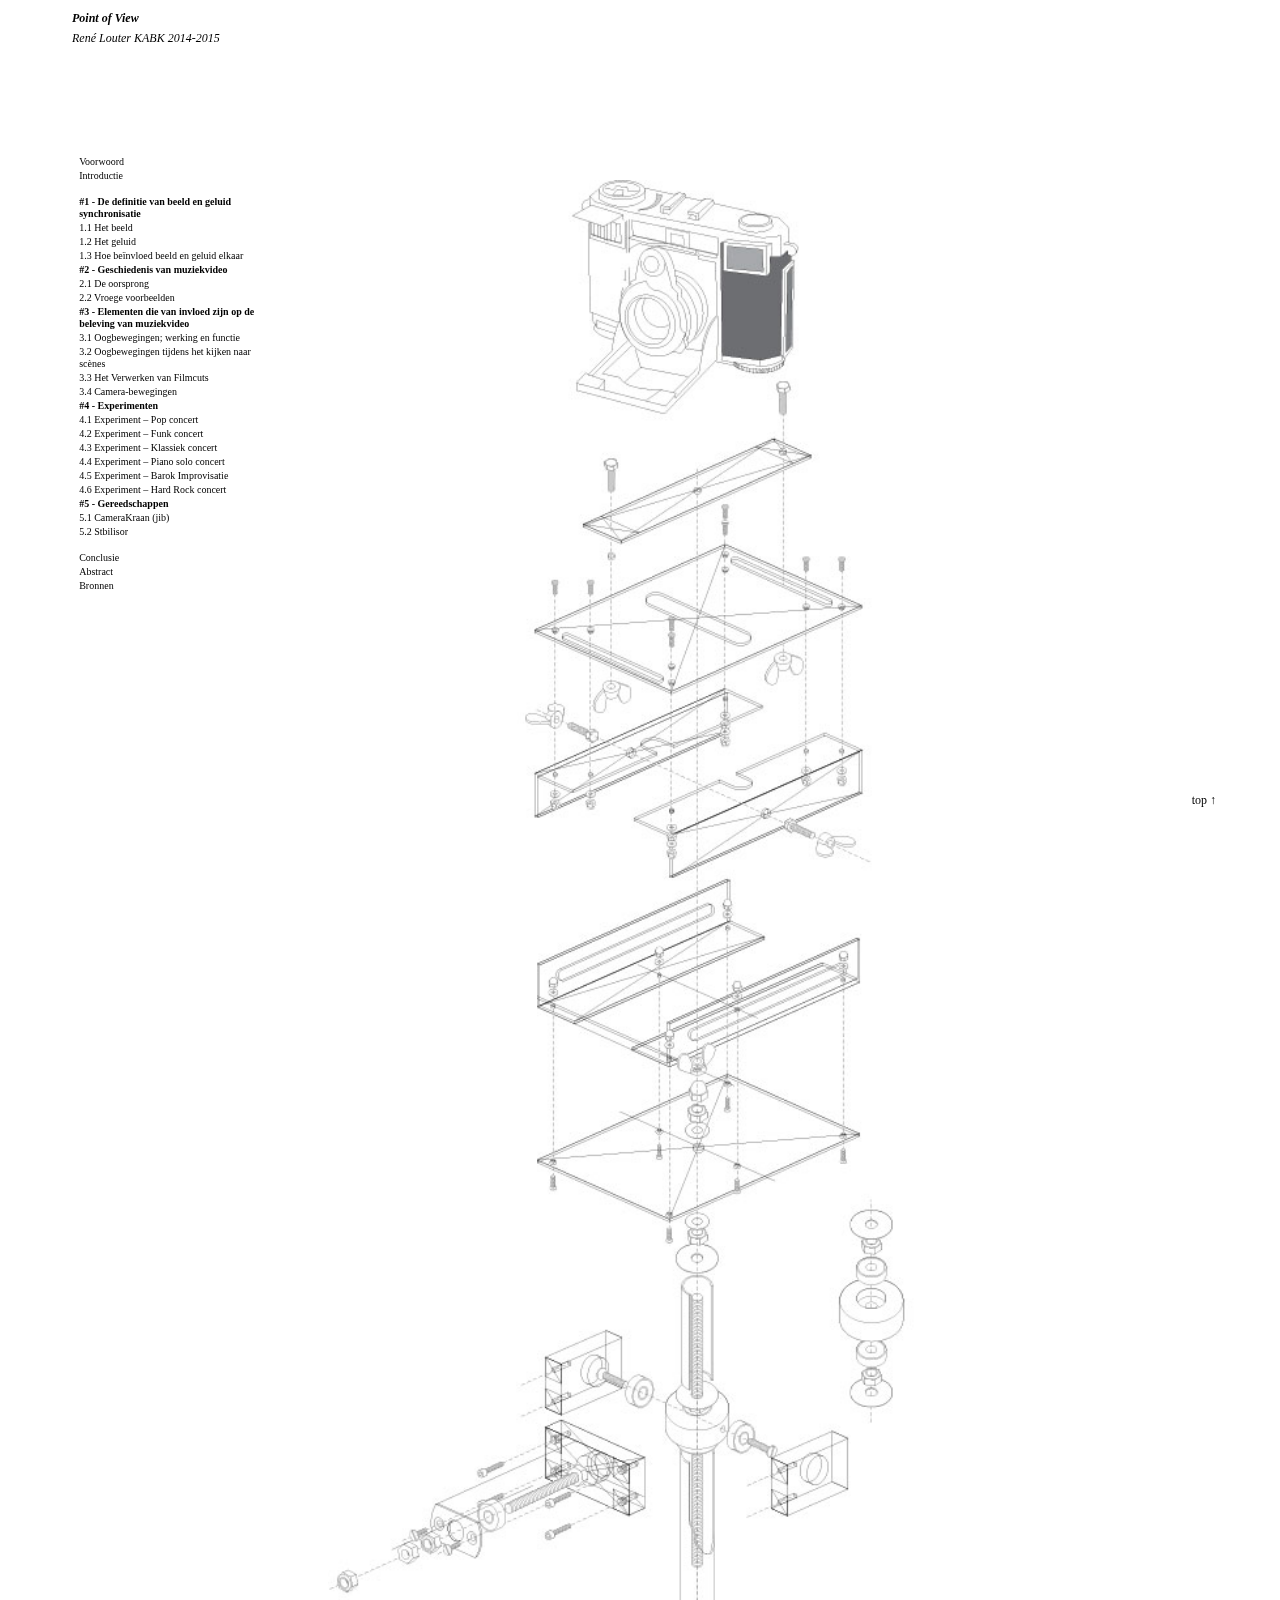
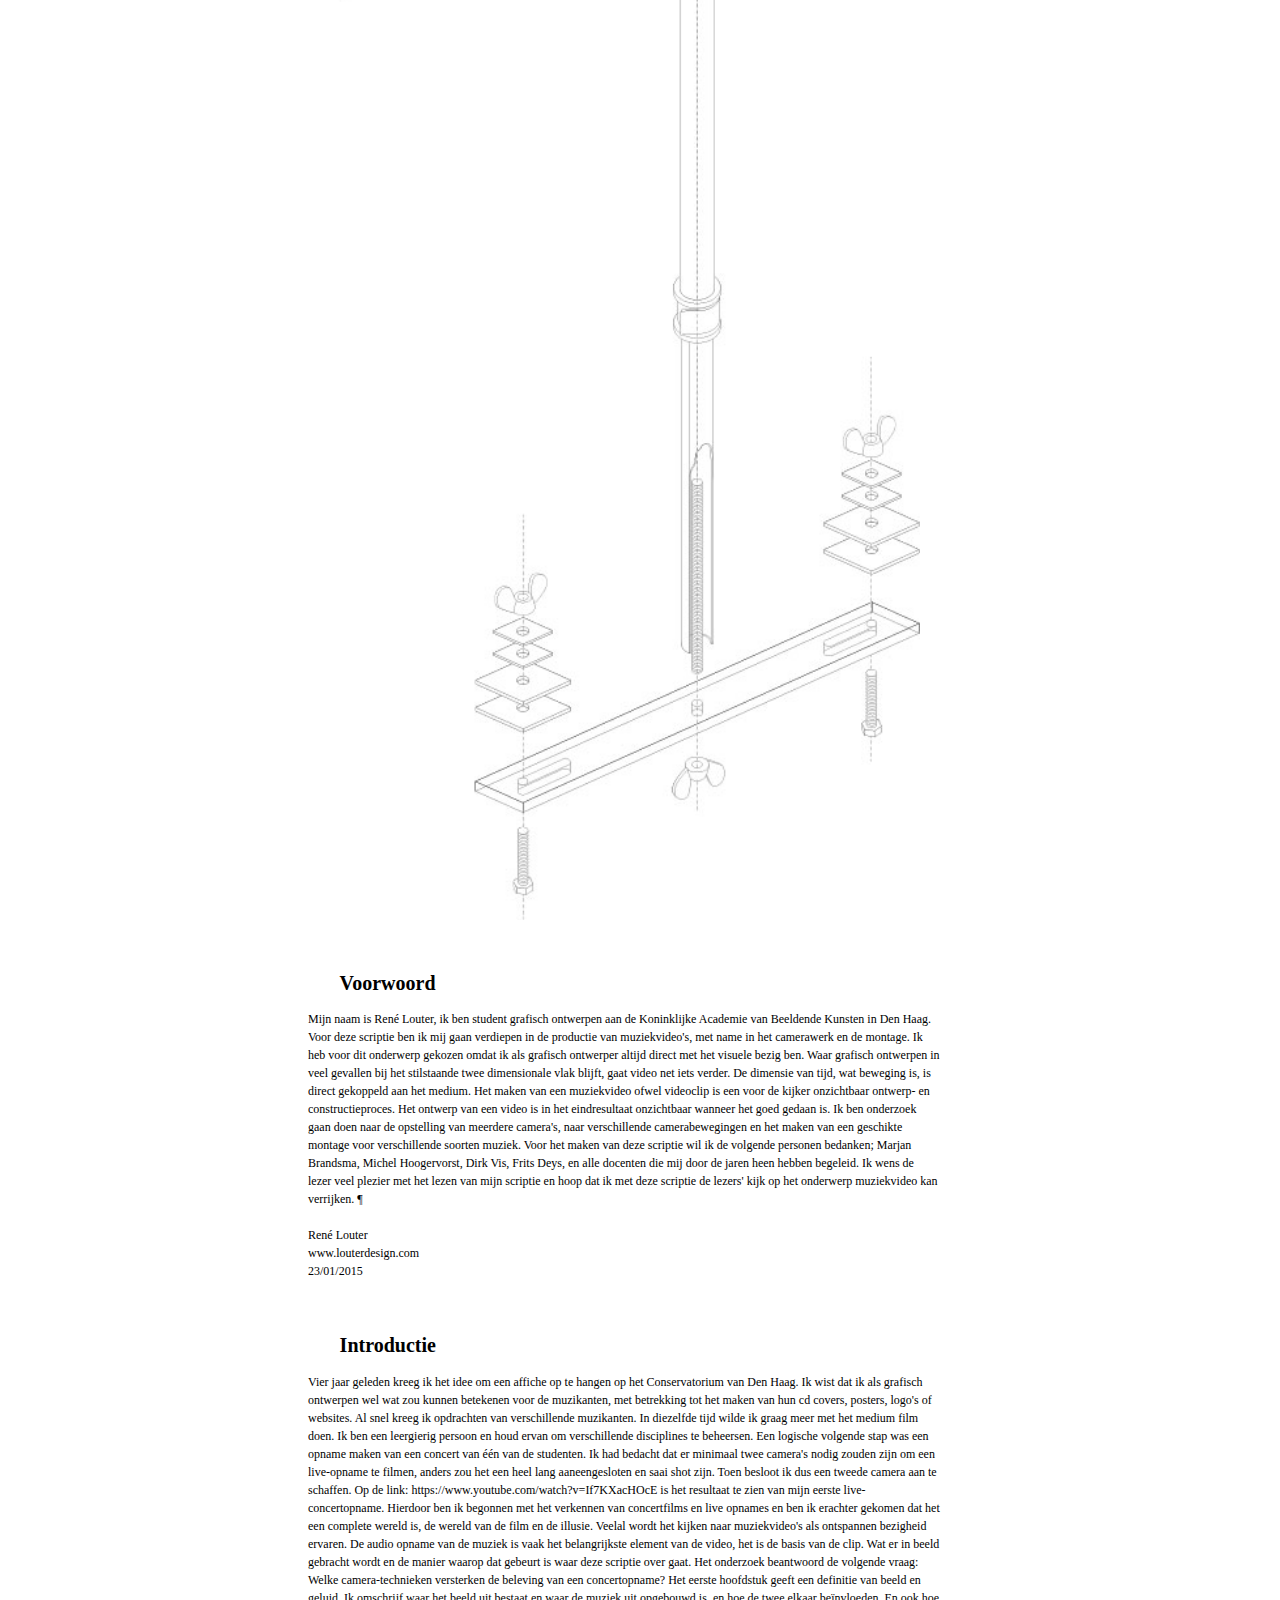
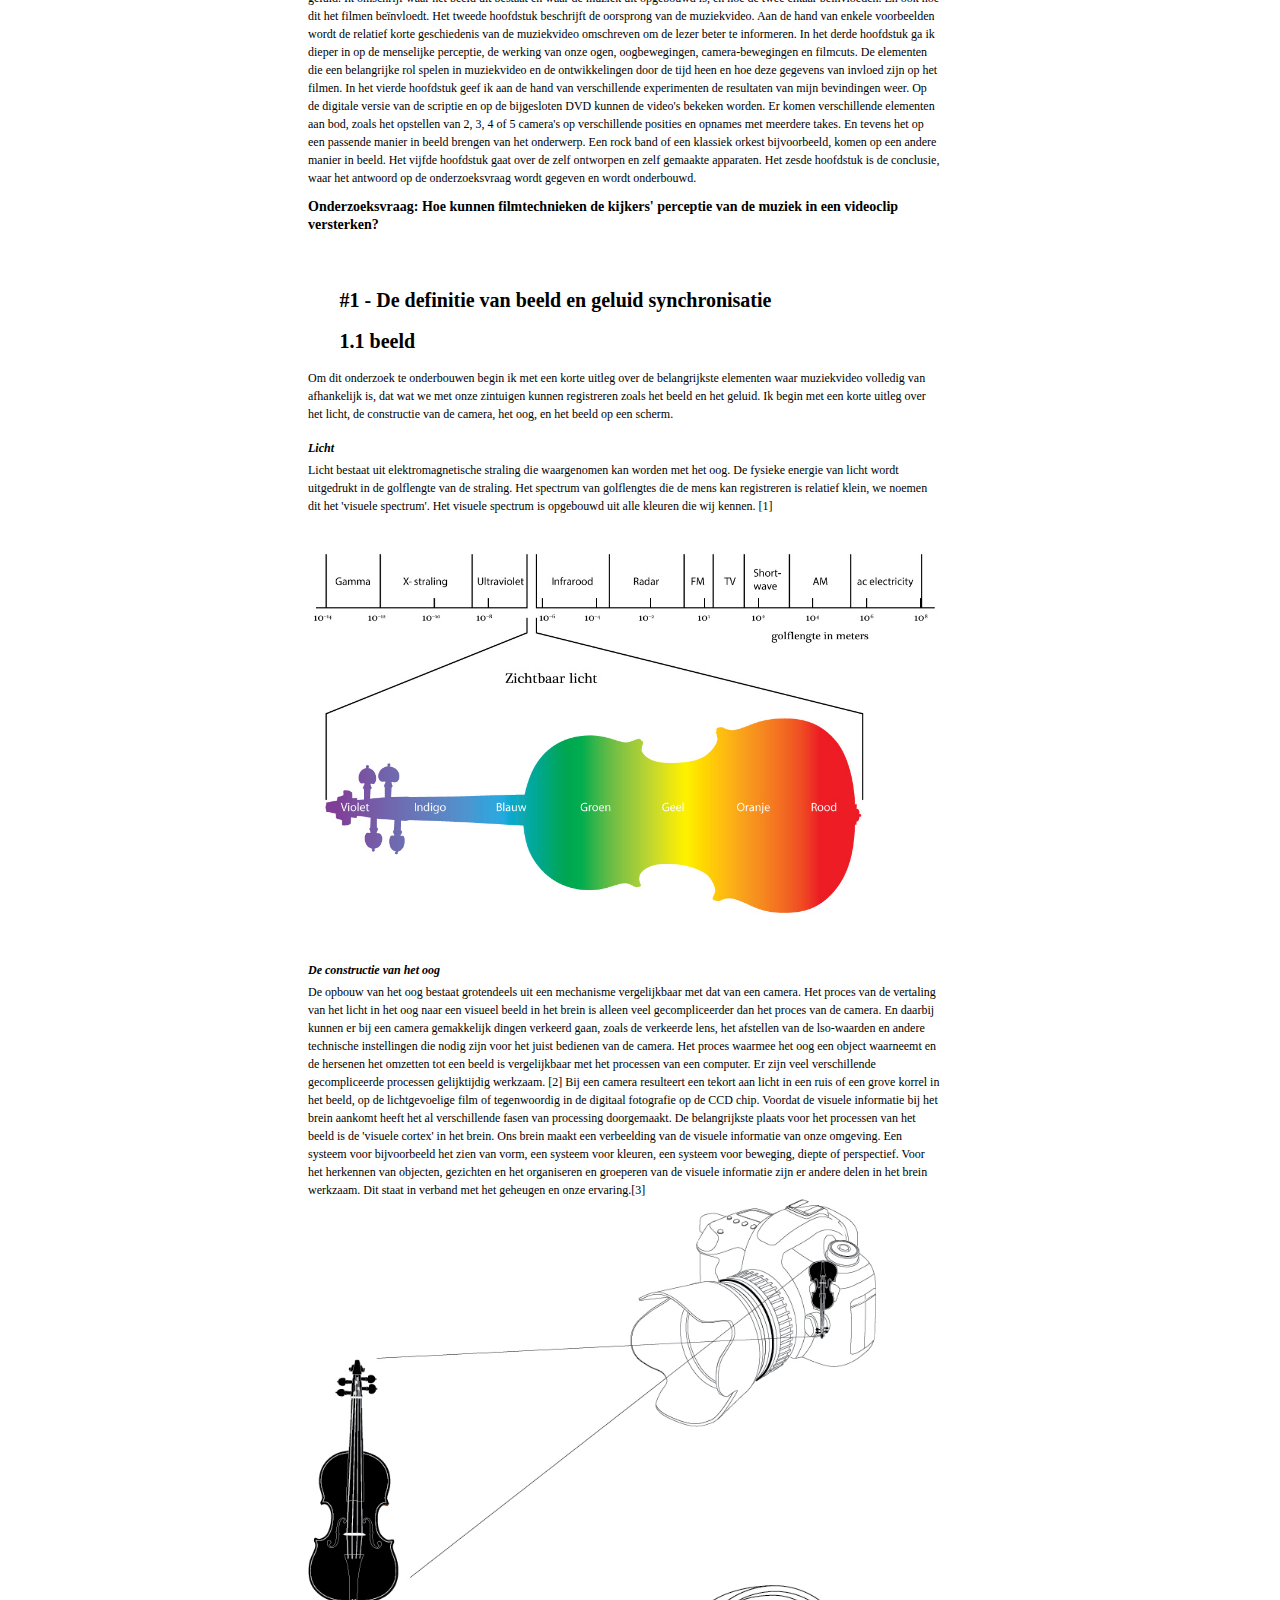
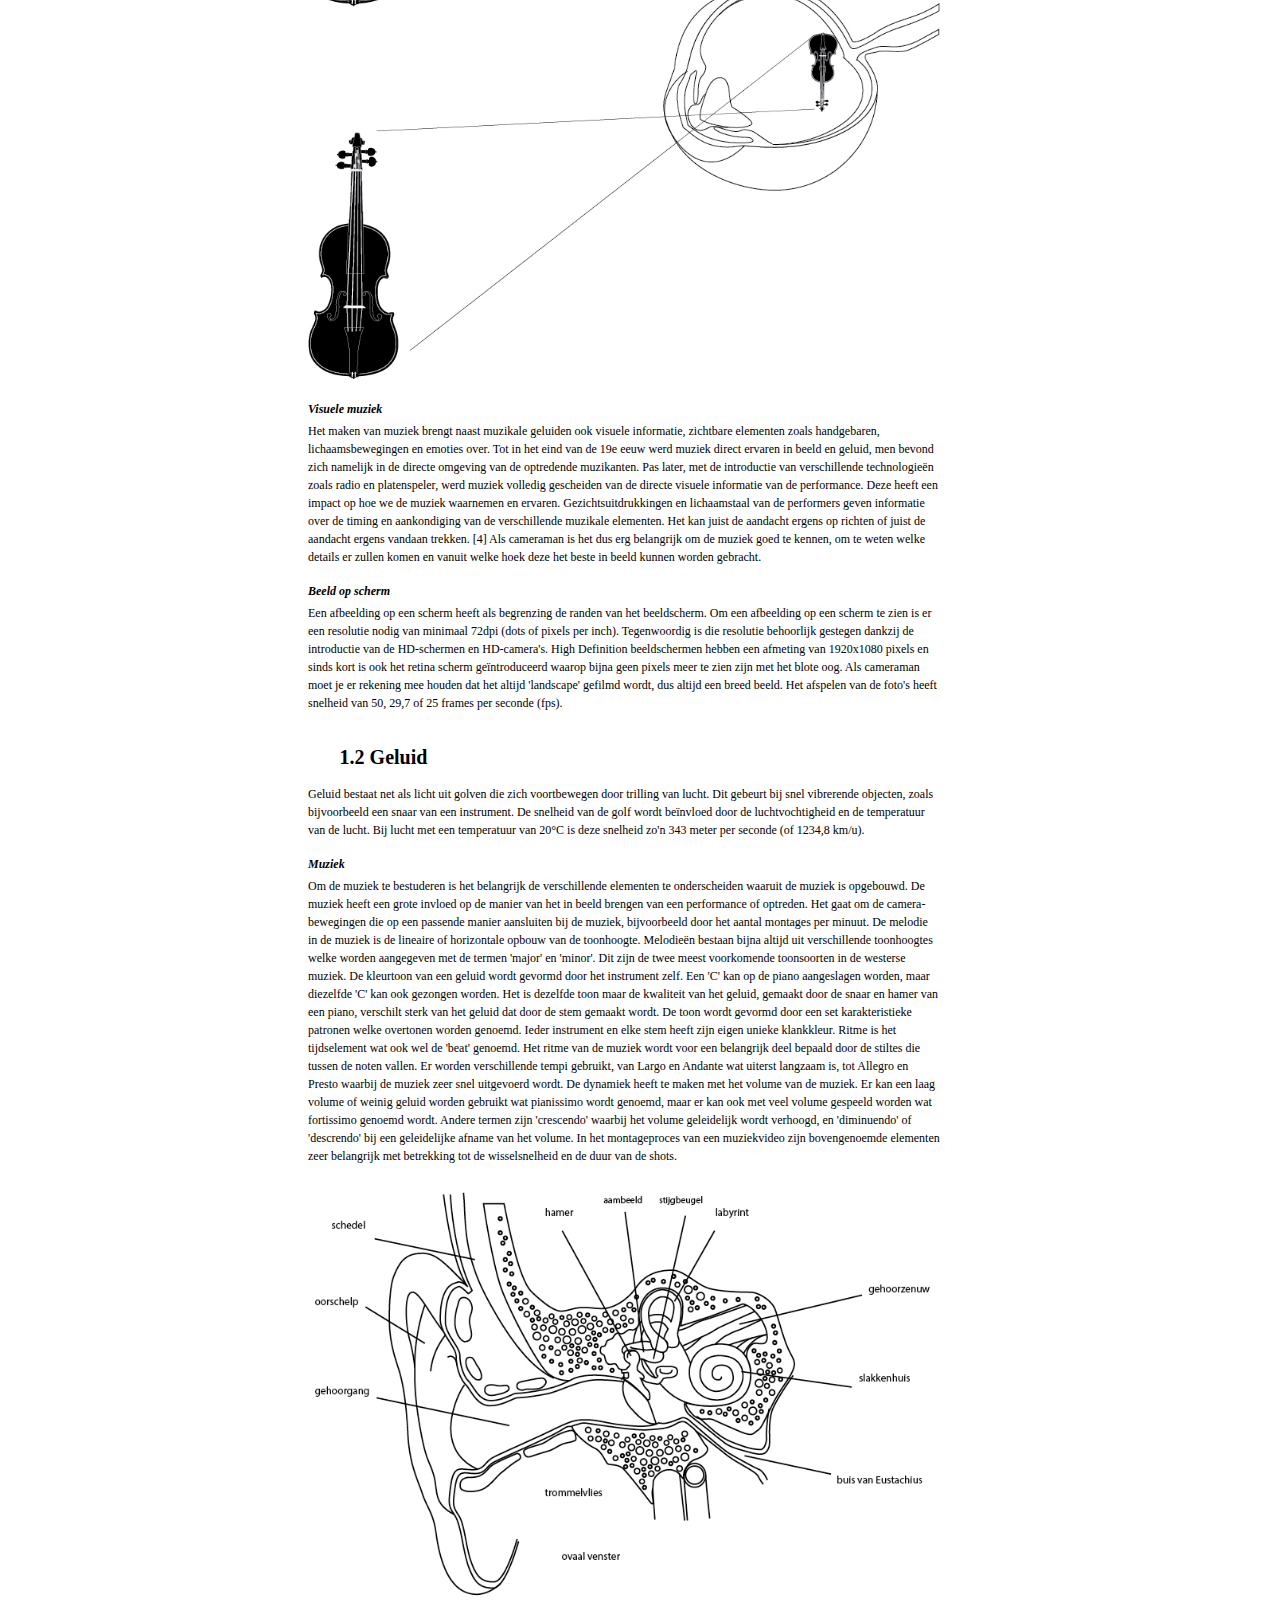
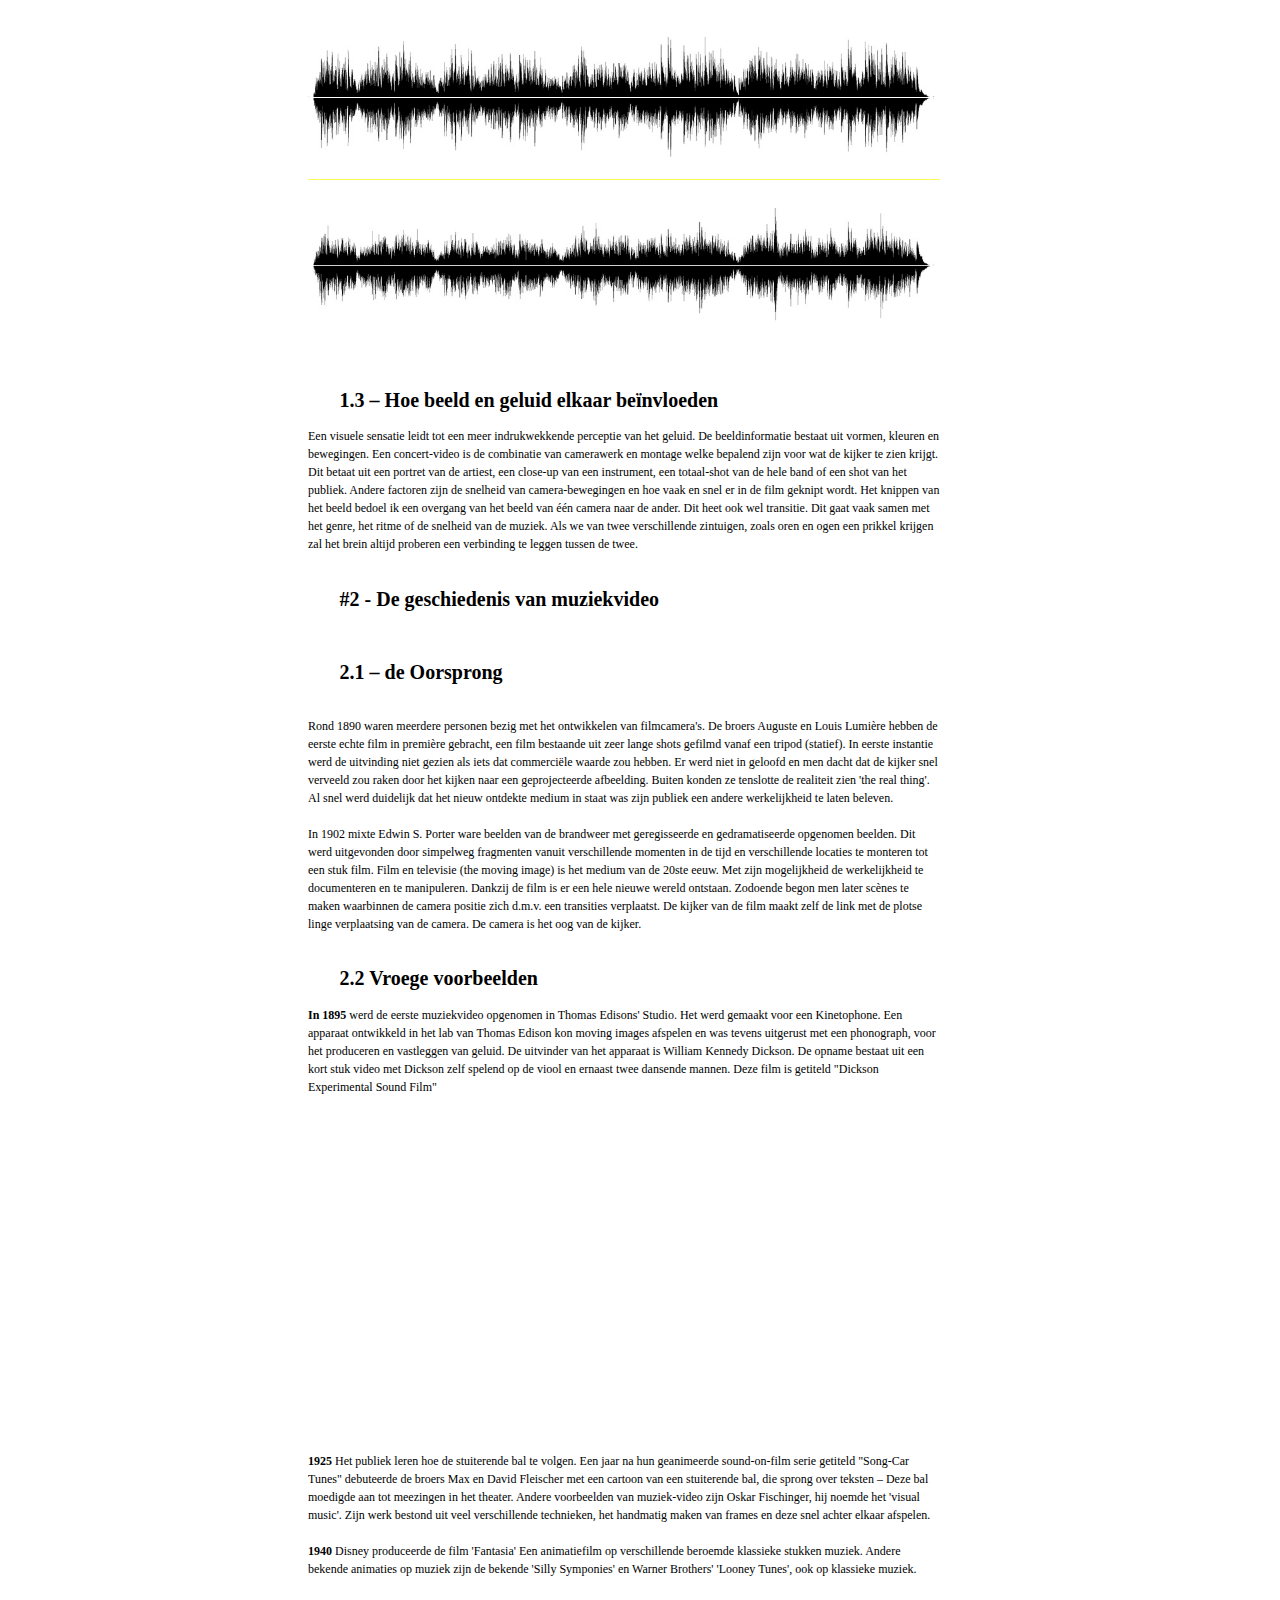
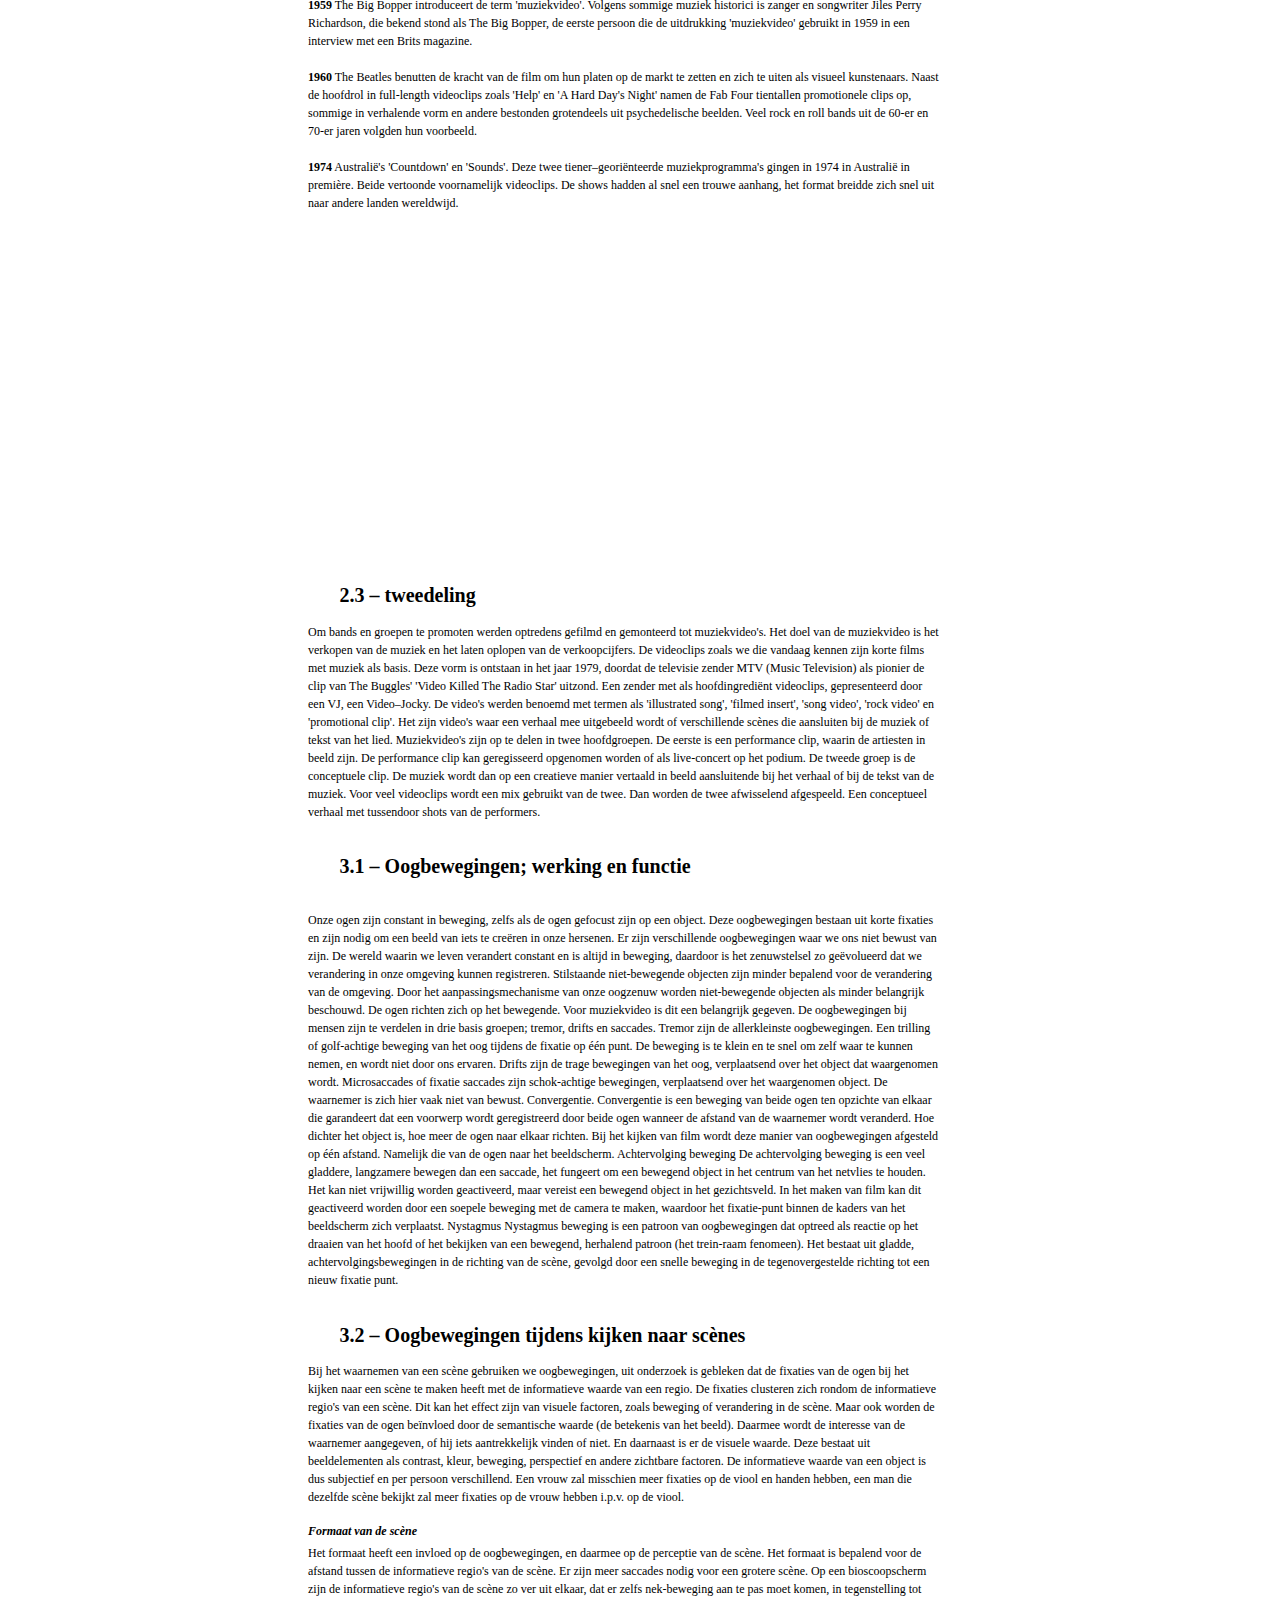
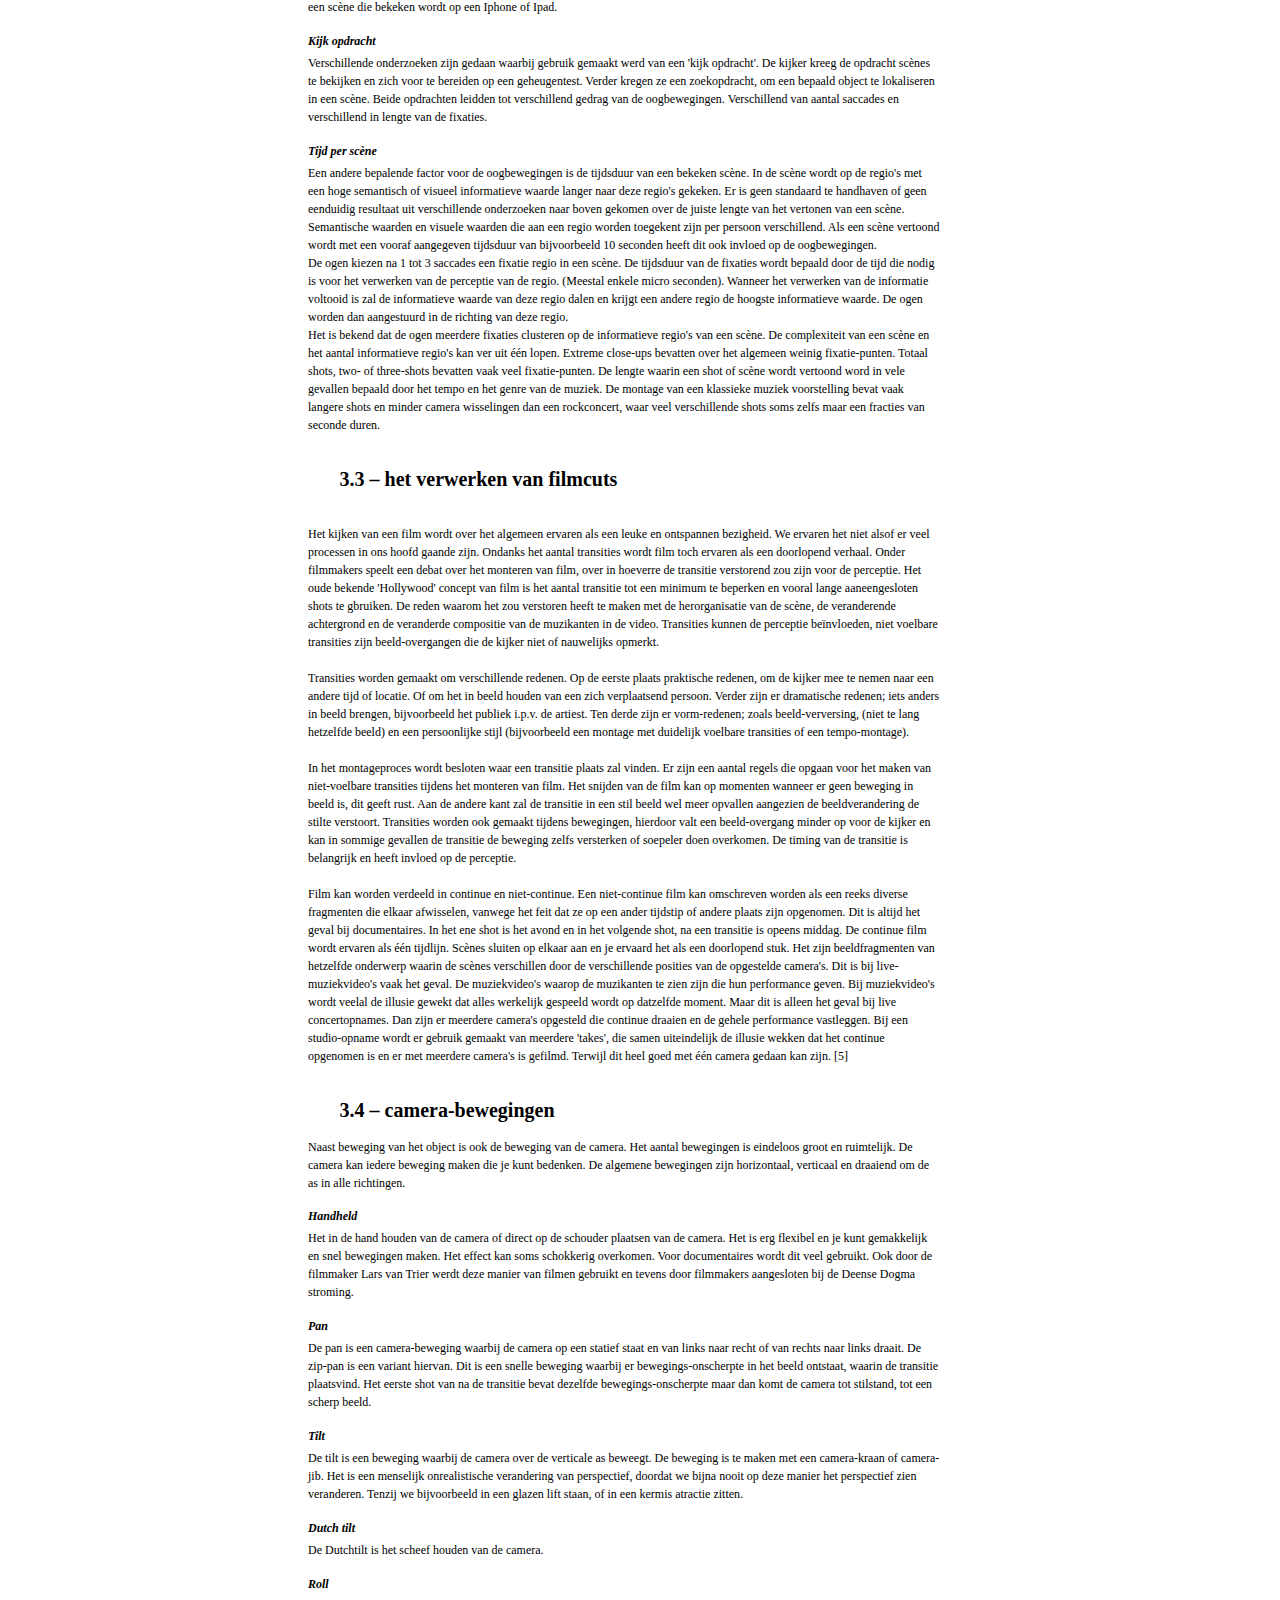
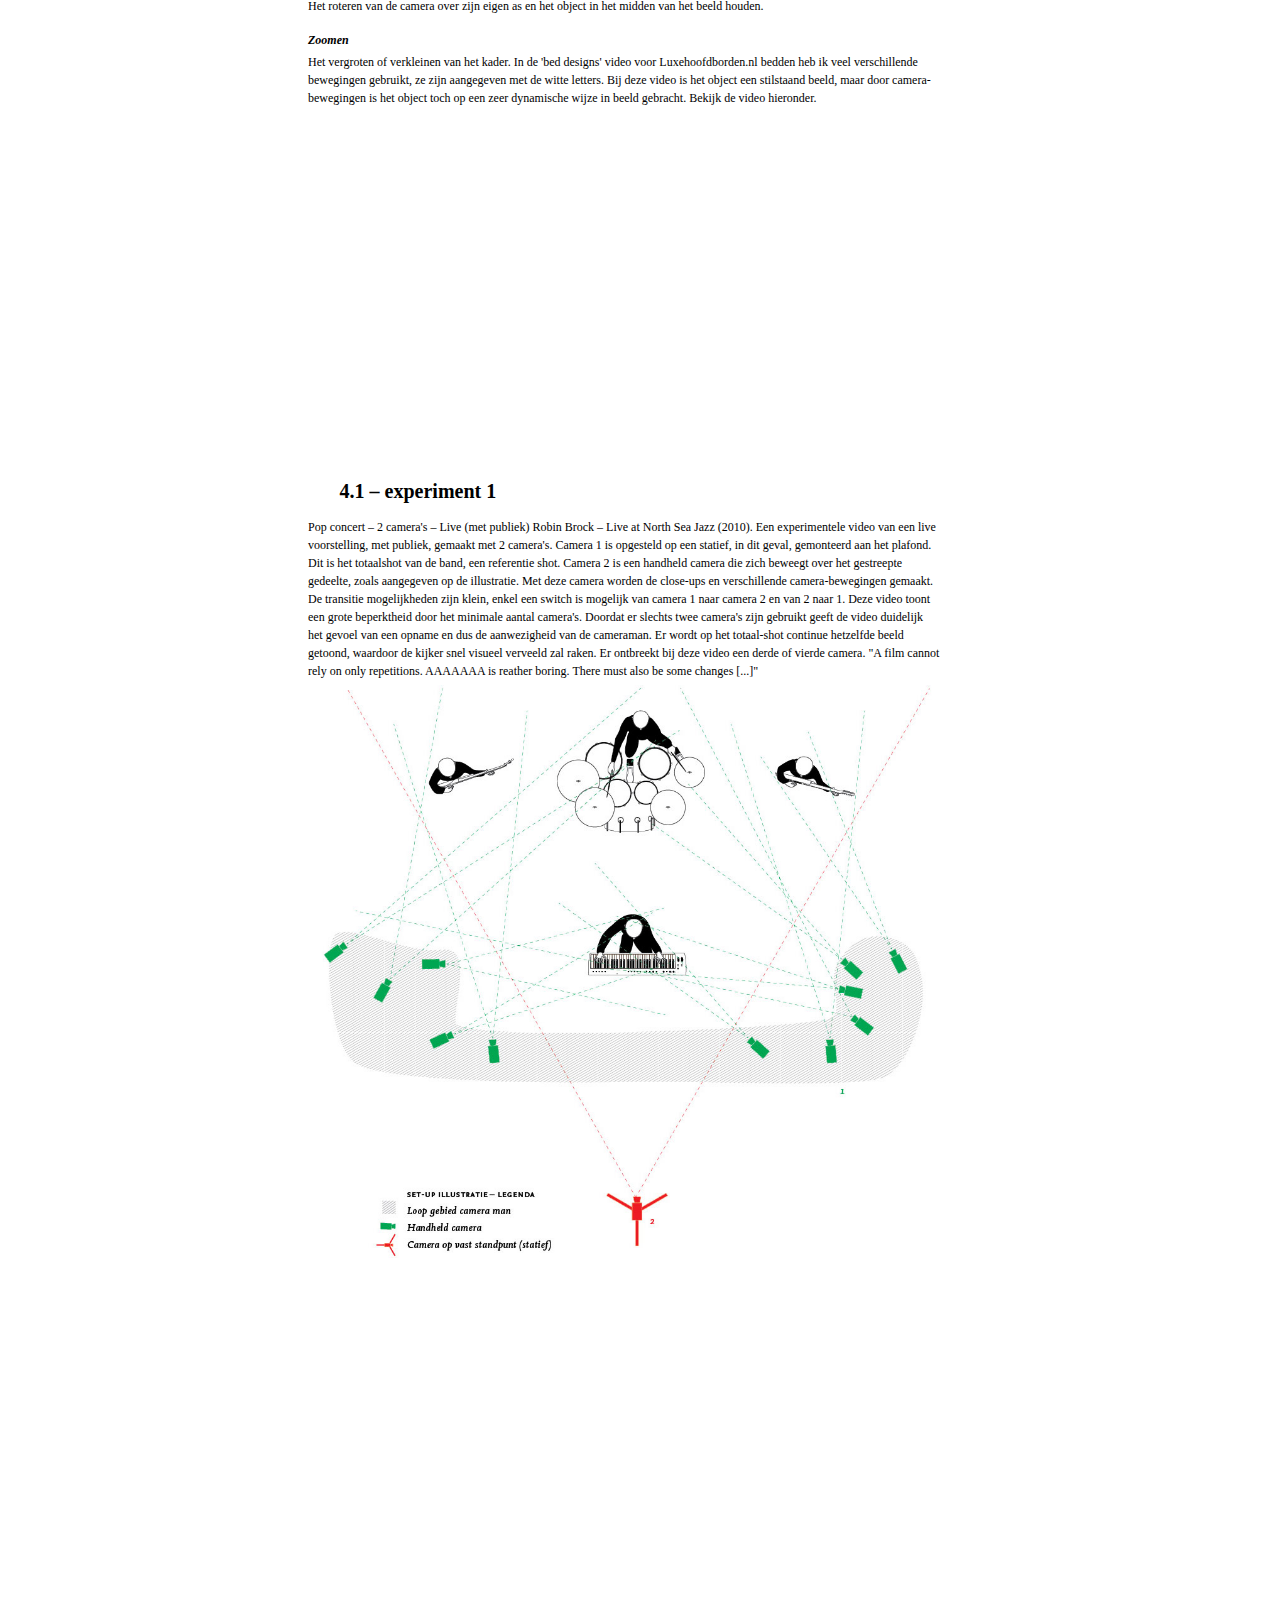
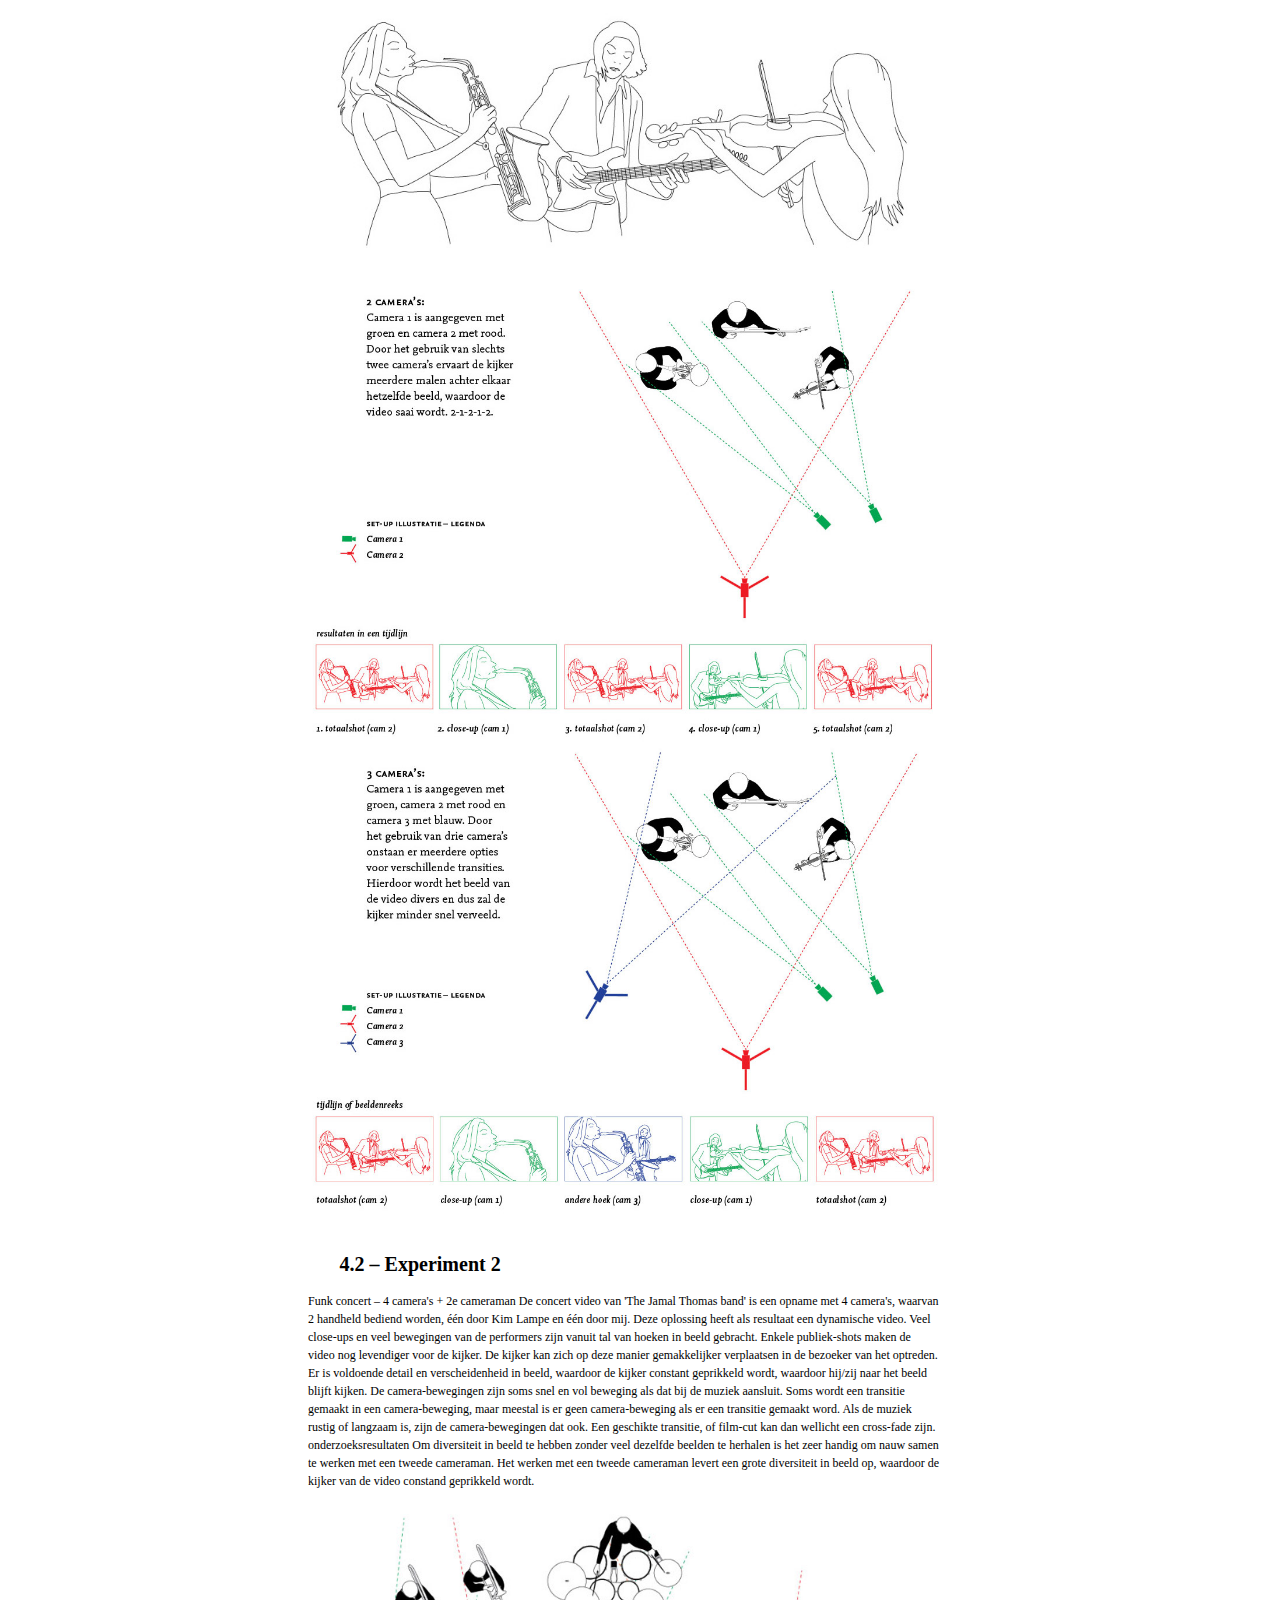
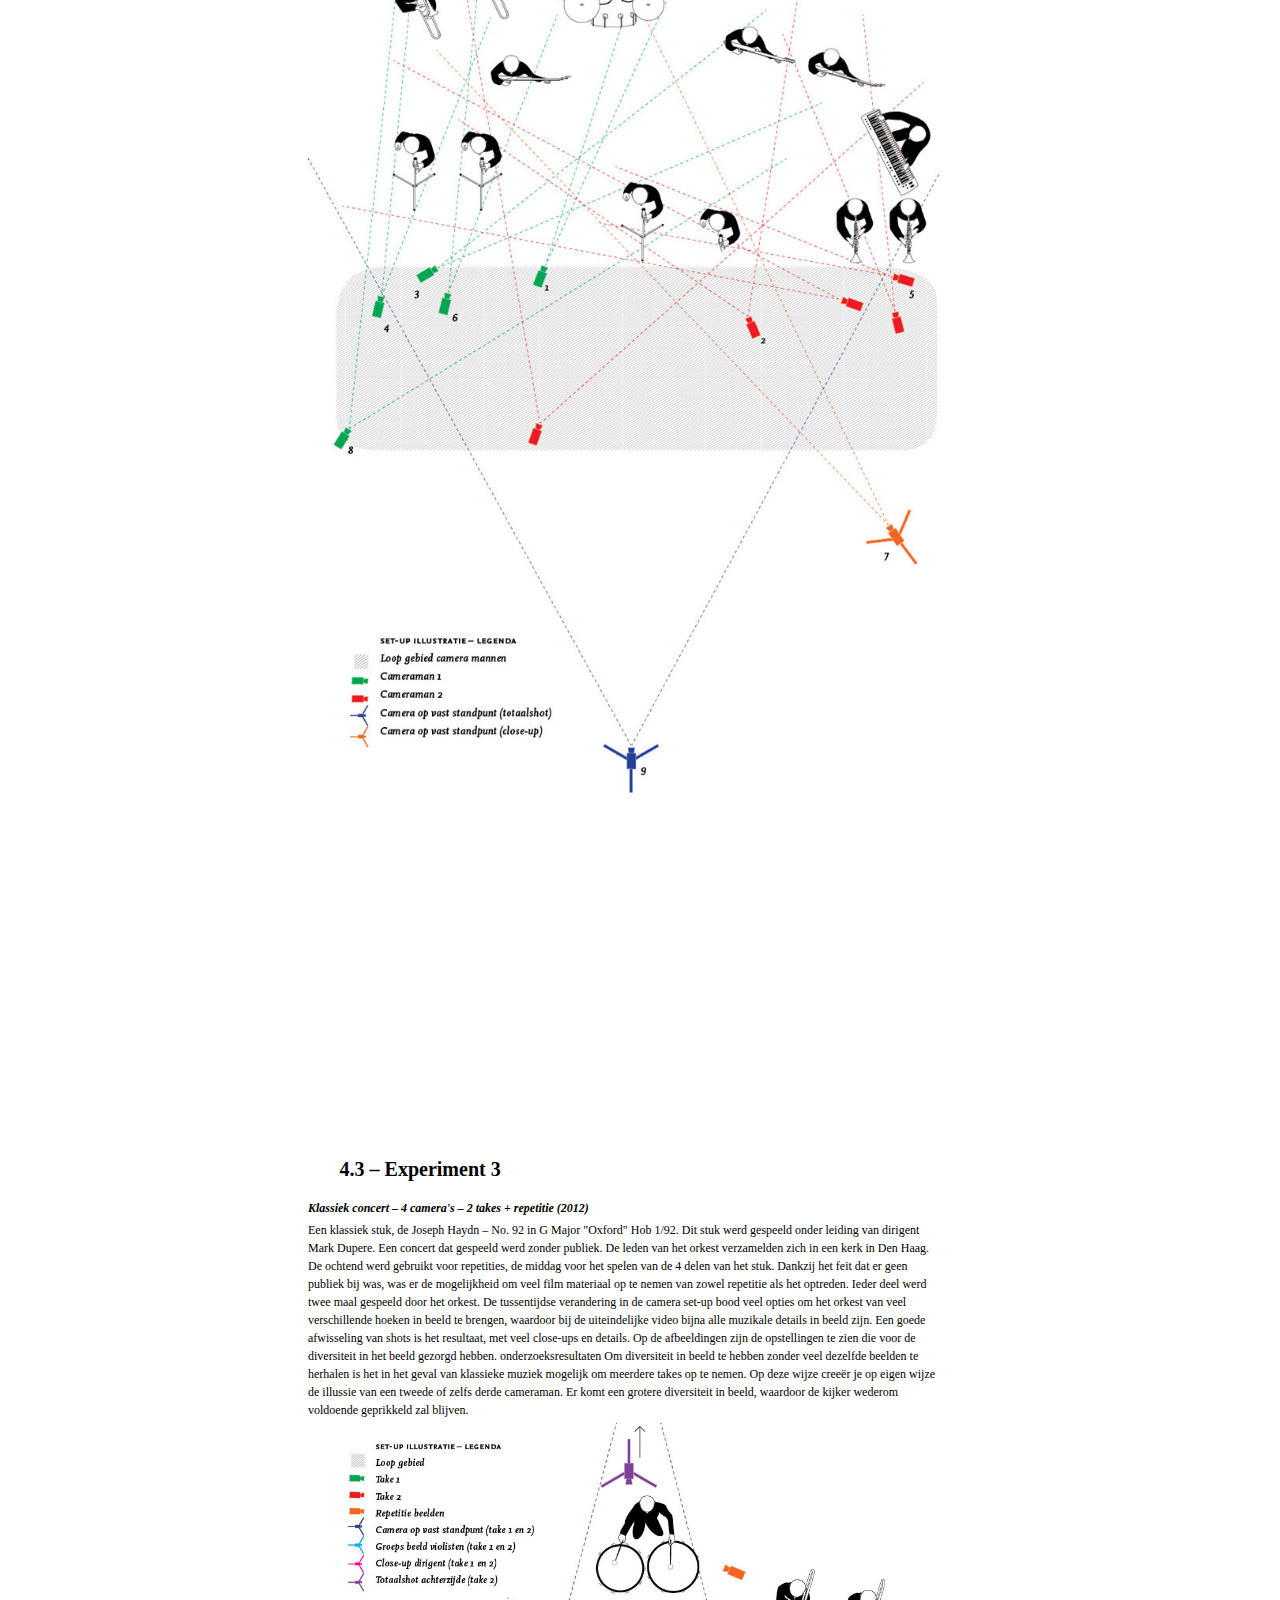
==== commit ece11492: "Added metadata" ====
--- a/index.html
+++ b/index.html
@@ -1,9 +1,15 @@
 <!DOCTYPE html>
 <html lang="en">
     <head>
-        <title>Point of View</title>
         <meta charset="utf-8">
         <meta name="viewport" content="width=device-width, initial-scale=1">
+        
+        <title>Point of View</title><!-- The title that appears in a bookmark. You can also add your name, like: “Title – Author” -->
+        <meta name="description" content="Hoe kunnen filmtechnieken de kijkers' perceptie van de muziek in een videoclip versterken? De scriptie is een onderzoek naar het maken van opnames met verschillende camera's gelijktijdig. Het maken van opstellingen van deze camera's en het maken camerabewegingen." /><!-- Description. Used a.o. by Facebook -->
+        <meta property="og:title" content="Point of View" /><!-- The title that appears on Facebook-->
+        <meta property="dc:title" content="Point of View" /><!-- Specify the title with the Dublin Core Metadata standard for archival purposes-->
+        <meta property="dc:creator" content="Rene Louter" /><!-- Specify the author with the Dublin Core Metadata standard for archival purposes-->
+
         <link href="http://fonts.googleapis.com/css?family=Cousine:400,700,700italic,400italic" rel="stylesheet" type="text/css">
         
         <style>
@@ -23,21 +29,24 @@
             <nav>
             <ul>
           
-                <li><b><a href="#Voorwoord">Voorwoord</a></b></li>
-                <li><b><a href="#introductie">Introductie</a></b></li>
+                <li><a href="#voorwoord">Voorwoord</a></li>
+                <li><a href="#introductie">Introductie</a></li>
+                <br>
                 <li><b>#1 - De definitie van beeld en geluid synchronisatie</b></li>
                 <li><a href="#hoofdstuk1a">1.1 Het beeld</a></li>
                 <li><a href="#hoofdstuk1b">1.2 Het geluid</a></li>
                 <li><a href="#hoofdstuk1c">1.3 Hoe beïnvloed beeld en geluid elkaar</a></li>
+                
                 <li><b>#2 - Geschiedenis van muziekvideo</b></li>
                 <li><a href="#hoofdstuk2a">2.1 De oorsprong</a></li>
-                <li><a href="#hoofdstuk2b">2.2 Vroege voorbeelden
-                </a></li>
+                <li><a href="#hoofdstuk2b">2.2 Vroege voorbeelden</a></li>
+                
                 <li><b>#3 - Elementen die van invloed zijn op de beleving van muziekvideo</b></li>
                 <li><a href="#hoofdstuk3a">3.1 Oogbewegingen; werking en functie</a></li>
                 <li><a href="#hoofdstuk3b">3.2 Oogbewegingen tijdens het kijken naar scènes</a></li>
                 <li><a href="#hoofdstuk3c">3.3 Het Verwerken van Filmcuts</a></li>
-                <li><a href="#hoofdstuk3d">3.4 Camera-bewegingen</a></li>                
+                <li><a href="#hoofdstuk3d">3.4 Camera-bewegingen</a></li>
+                                
                 <li><b>#4 - Experimenten</b></li>
                 <li><a href="#hoofdstuk4a">4.1 Experiment – Pop concert</a></li>
                 <li><a href="#hoofdstuk4b">4.2 Experiment – Funk concert</a></li>
@@ -45,10 +54,11 @@
                 <li><a href="#hoofdstuk4d">4.4 Experiment – Piano solo concert</a></li>
                 <li><a href="#hoofdstuk4e">4.5 Experiment – Barok Improvisatie</a></li>
                 <li><a href="#hoofdstuk4f">4.6 Experiment – Hard Rock concert</a></li>
+                
                 <li><b>#5 - Gereedschappen</b></li>
                 <li><a href="#hoofdstuk5a">5.1 CameraKraan (jib)</a></li>
                 <li><a href="#hoofdstuk5b">5.2 Stbilisor</a></li>
-                <li><b>#6 - Conclusie</b></li>
+                <br>
                 <li><a href="#hoofdstuk6a">Conclusie</a></li>
                 <li><a href="#hoofdstuk6b">Abstract</a></li>
                 <li><a href="#hoofdstuk6c">Bronnen</a></li>
@@ -65,17 +75,11 @@
  
         <img src="image/H5-Steadycam-blue.jpg" width="196" height="348" alt="Alternate">
 
-		<section id="introductie">
-
-        <br>
-
-
-
-       
-        
+		<section id="voorwoord">
         <br> 
-                <h1><b>Voorwoord</b></h1>
-              Mijn naam is René Louter, ik ben student grafisch ontwerpen aan de Koninklijke Academie van Beeldende Kunsten in Den Haag.  
+ 
+<h1><b>Voorwoord</b></h1>
+Mijn naam is René Louter, ik ben student grafisch ontwerpen aan de Koninklijke Academie van Beeldende Kunsten in Den Haag.  
 Voor deze scriptie ben ik mij gaan verdiepen in de productie van muziekvideo's, met name in het camerawerk en de montage. Ik heb voor dit onderwerp gekozen omdat ik als grafisch ontwerper altijd direct met het visuele bezig ben. Waar grafisch ontwerpen in veel gevallen bij het stilstaande twee dimensionale vlak blijft, gaat video net iets verder. De dimensie van tijd, wat beweging is, is direct gekoppeld aan het medium. Het maken van een muziekvideo ofwel videoclip is een voor de kijker onzichtbaar ontwerp- en constructieproces. Het ontwerp van een video is in het eindresultaat onzichtbaar wanneer het goed gedaan is. Ik ben onderzoek gaan doen naar de opstelling van meerdere camera's, naar verschillende camerabewegingen en het maken van een geschikte montage voor verschillende soorten muziek. Voor het maken van deze scriptie wil ik de volgende personen bedanken; Marjan Brandsma, Michel Hoogervorst, Dirk Vis, Frits Deys, en alle docenten die mij door de jaren heen hebben begeleid. Ik wens de lezer veel plezier met het lezen van mijn scriptie en hoop dat ik met deze scriptie de lezers' kijk op het onderwerp muziekvideo kan verrijken. ¶
 
 <br><br>
@@ -85,6 +89,8 @@
 <br>
 
 </section>
+<section id="introductie">
+
 </p>
         <br> 
                 <h1><b>Introductie</b></h1>
@@ -634,4 +640,4 @@
 
             
     </body>
-</html>+</html>
